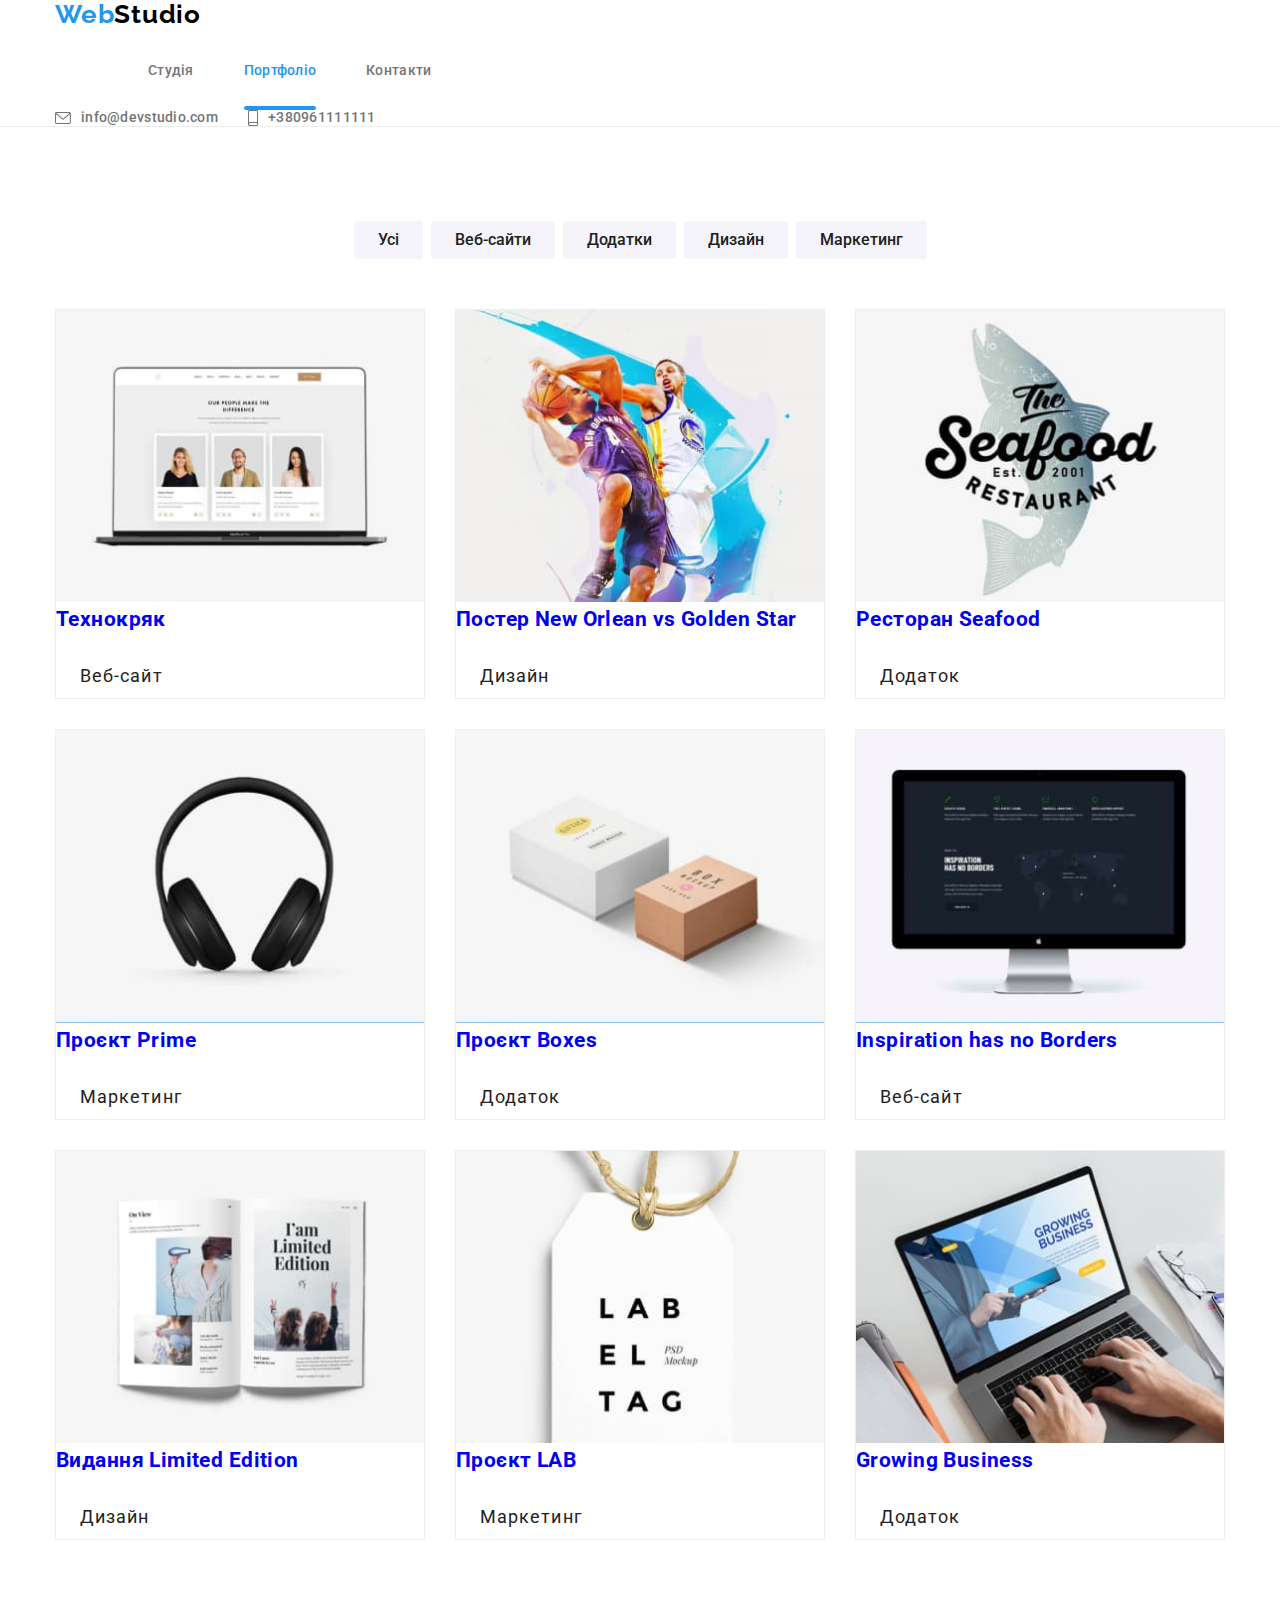
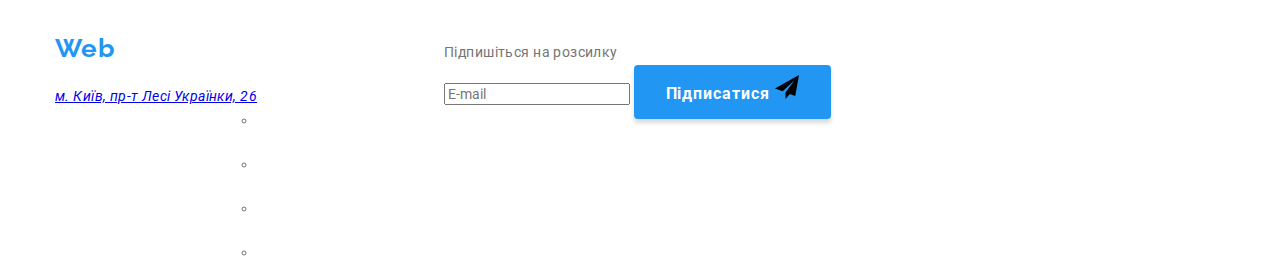
==== portfolio.html @ 1f863950 "4" ====
<!DOCTYPE html>
<html lang="uk">

<head>
  <meta charset="UTF-8" />
  <meta http-equiv="X-UA-Compatible" content="IE=edge" />
  <meta name="viewport" content="width=device-width, initial-scale=1.0" />
  <title>Portfolio</title>
  <link rel="preconnect" href="https://fonts.googleapis.com" />
  <link rel="preconnect" href="https://fonts.gstatic.com" crossorigin />
  <link rel="stylesheet"
    href="https://cdnjs.cloudflare.com/ajax/libs/modern-normalize/1.0.0/modern-normalize.min.css" />
  <link href="https://fonts.googleapis.com/css2?family=Raleway:wght@700&family=Roboto:wght@400;500;700;900&display=swap"
    rel="stylesheet" />
  <link rel="stylesheet" href="./css/main.min.css" />
</head>

<body class="page">
  <!-- Шапка сайта -->
  <header class="header">
    <div class="header__container header-nav">
      <a href="#" class="header__logo">
        <span class="header__web">Web</span>Studio
      </a>
      <nav>
        <ul class="header__site-nav">
          <li class="header__item">
            <a href="#" class="header__link">Студія</a>
          </li>
          <li class="header__item">
            <a href="./portfolio.html" class="header__link current">Портфоліо</a>
          </li>
          <li class="header__item">
            <a href="#" class="header__link">Контакти</a>
          </li>
        </ul>
      </nav>
      <ul class="header__auth-nav">
        <li class="header__item">
          <a href="mailto:info@devstudio.com" class="header__auth-link">
            <svg class="header__email-icon" width="16" height="12">
              <use href="./images/icons.svg#icon-envelope"></use>
            </svg>
            info@devstudio.com
          </a>
        </li>
        <li class="header__item">
          <a href="tel:+380961111111" class="header__auth-link">
            <svg class="header__phone-icon" width="10" height="16">
              <use href="./images/icons.svg#icon-smartphone"></use>
            </svg>
            +380961111111
          </a>
        </li>
      </ul>
    </div>
  </header>

  <!--Маин-->
  <main>
    <div class="filter container">
      <section class="filter__section">
        <h1 class="visually-hidden">Контент Портфоліо</h1>
        <ul class="filter__features">
          <li class="filter__list">
            <button class="filter__button" type="button">Усі</button>
          </li>
          <li class="filter__list">
            <button class="filter__button" type="button">Веб-сайти</button>
          </li>
          <li class="filter__list">
            <button class="filter__button" type="button">Додатки</button>
          </li>
          <li class="filter__list">
            <button class="filter__button" type="button">Дизайн</button>
          </li>
          <li class="filter__list">
            <button class="filter__button" type="button">Маркетинг</button>
          </li>
        </ul>
        <ul class="desk">
          <li class="desk__items">
            <a href="#" class="desk__link">
              <div class="desk__window">
                <img src="./images/port1.jpg" alt="notebook_with_people" width="370" height="294" />
                <div class="desk__active">
                  <span class="desk__text">
                    Ресурс пропонує комплексні пропозиції з різним рівнем
                    функціоналу та сервісів. Все це дозволить відвідувачу
                    отримати вичерпні відомості про компанію чи приватну
                    особу.
                  </span>
                </div>
              </div>

              <h2 class="desk__name">Технокряк</h2>
              <p class="desk__title">Веб-сайт</p>
            </a>
          </li>
          <li class="desk__items">
            <a href="#" class="desk__link">
              <div class="desk__window">
                <img src="./images/port2.jpg" alt="basketball" width="370" height="294" />
                <div class="desk__active">
                  <span class="desk__text">
                    Ресурс пропонує комплексні пропозиції з різним рівнем
                    функціоналу та сервісів. Все це дозволить відвідувачу
                    отримати вичерпні відомості про компанію чи приватну
                    особу.
                  </span>
                </div>
              </div>

              <h2 class="desk__name">Постер New Orlean vs Golden Star</h2>
              <p class="desk__title">Дизайн</p>
            </a>
          </li>
          <li class="desk__items">
            <a href="#" class="desk__link">
              <div class="desk__window">
                <img src="./images/port3.jpg" alt="letters" width="370" height="294" />
                <div class="desk__active">
                  <span class="desk__text">
                    Ресурс пропонує комплексні пропозиції з різним рівнем
                    функціоналу та сервісів. Все це дозволить відвідувачу
                    отримати вичерпні відомості про компанію чи приватну
                    особу.
                  </span>
                </div>
              </div>

              <h2 class="desk__name">Ресторан Seafood</h2>
              <p class="desk__title">Додаток</p>
            </a>
          </li>
          <li class="desk__items">
            <a href="#" class="desk__link">
              <div class="desk__window">
                <img src="./images/port4.jpg" alt="headphoners" width="370" height="294" />
                <div class="desk__active">
                  <span class="desk__text">
                    Ресурс пропонує комплексні пропозиції з різним рівнем
                    функціоналу та сервісів. Все це дозволить відвідувачу
                    отримати вичерпні відомості про компанію чи приватну
                    особу.
                  </span>
                </div>
              </div>

              <h2 class="desk__name">Проєкт Prime</h2>
              <p class="desk__title">Маркетинг</p>
            </a>
          </li>
          <li class="desk__items">
            <a href="#" class="desk__link">
              <div class="desk__window">
                <img src="./images/port5.jpg" alt="notebook_with_people" width="370" height="294" />
                <div class="desk__active">
                  <span class="desk__text">
                    Ресурс пропонує комплексні пропозиції з різним рівнем
                    функціоналу та сервісів. Все це дозволить відвідувачу
                    отримати вичерпні відомості про компанію чи приватну
                    особу.
                  </span>
                </div>
              </div>

              <h2 class="desk__name">Проєкт Boxes</h2>
              <p class="desk__title">Додаток</p>
            </a>
          </li>
          <li class="desk__items">
            <a href="#" class="desk__link">
              <div class="desk__window">
                <img src="./images/port6.jpg" alt="notebook_with_people" width="370" height="294" />
                <div class="desk__active">
                  <span class="desk__text">
                    Ресурс пропонує комплексні пропозиції з різним рівнем
                    функціоналу та сервісів. Все це дозволить відвідувачу
                    отримати вичерпні відомості про компанію чи приватну
                    особу.
                  </span>
                </div>
              </div>

              <h2 class="desk__name">Inspiration has no Borders</h2>
              <p class="desk__title">Веб-сайт</p>
            </a>
          </li>
          <li class="desk__items">
            <a href="#" class="desk__link">
              <div class="desk__window">
                <img src="./images/port7.jpg" alt="notebook_with_people" width="370" height="294" />
                <div class="desk__active">
                  <span class="desk__text">
                    Ресурс пропонує комплексні пропозиції з різним рівнем
                    функціоналу та сервісів. Все це дозволить відвідувачу
                    отримати вичерпні відомості про компанію чи приватну
                    особу.
                  </span>
                </div>
              </div>

              <h2 class="desk__name">Видання Limited Edition</h2>
              <p class="desk__title">Дизайн</p>
            </a>
          </li>
          <li class="desk__items">
            <a href="#" class="desk__link">
              <div class="desk__window">
                <img src="./images/port8.jpg" alt="notebook_with_people" width="370" height="294" />
                <div class="desk__active">
                  <span class="desk__text">
                    Ресурс пропонує комплексні пропозиції з різним рівнем
                    функціоналу та сервісів. Все це дозволить відвідувачу
                    отримати вичерпні відомості про компанію чи приватну
                    особу.
                  </span>
                </div>
              </div>

              <h2 class="desk__name">Проєкт LAB</h2>
              <p class="desk__title">Маркетинг</p>
            </a>
          </li>
          <li class="desk__items">
            <a href="#" class="desk__link">
              <div class="desk__window">
                <img src="./images/port9.jpg" alt="notebook_with_people" width="370" height="294" />
                <div class="desk__active">
                  <span class="desk__text">
                    Ресурс пропонує комплексні пропозиції з різним рівнем
                    функціоналу та сервісів. Все це дозволить відвідувачу
                    отримати вичерпні відомості про компанію чи приватну
                    особу.
                  </span>
                </div>
              </div>

              <h2 class="desk__name">Growing Business</h2>
              <p class="desk__title">Додаток</p>
            </a>
          </li>
        </ul>
      </section>
    </div>
  </main>
  <!-- Футер -->
  <footer class="footer">
    <div class="footer__container container">
      <ul class="footer__box">
        <li>
          <a href="#" class="footer__logo">
            <span class="footer__logo-web">Web</span>Studio</a>
          <address class="footer__address">
            <ul class="footer__nav">
              <li class="footer__list">
                <a href="https://goo.gl/maps/CPtrU1FHBa2aNyZL9" target="_blank" rel="noopener noreferrer nofollow"
                  class="footer__link--adress">м. Київ, пр-т Лесі Українки, 26</a>
              </li>
              <li class="footer__list">
                <a href="mailto:info@devstudio.com" class="footer__link">info@devstudio.com</a>
              </li>
              <li class="footer__list">
                <a href="tel:+380961111111" class="footer__link">+380961111111</a>
              </li>
            </ul>
          </address>
        </li>
        <li>
          <h2 class="footer__title">Приєднуйтесь</h2>
          <ul class="footer__socials">
            <li class="footer__content">
              <a href="#" class="footer__links">
                <span class="footer__img">
                  <svg class="footer__icon" width="20" height="20">
                    <use href="./images/icons.svg#icon-instagram1"></use>
                  </svg>
                </span>
              </a>
            </li>
            <li class="footer__content">
              <a href="#" class="footer__links">
                <span class="footer__img">
                  <svg class="footer__icon" width="20" height="20">
                    <use href="./images/icons.svg#icon-twitter1"></use>
                  </svg>
                </span>
              </a>
            </li>
            <li class="footer__content">
              <a href="#" class="footer__links">
                <span class="footer__img">
                  <svg class="footer__icon" width="20" height="20">
                    <use href="./images/icons.svg#icon-facebook1"></use>
                  </svg>
                </span>
              </a>
            </li>
            <li class="footer__content">
              <a href="#" class="footer__links">
                <span class="footer__img">
                  <svg class="footer__icon" width="20" height="20">
                    <use href="./images/icons.svg#icon-insta"></use>
                  </svg>
                </span>
              </a>
            </li>
          </ul>
        </li>
        <li class="telegram footer__input">
          <div>
            <label class="telegram__label" for="telegram__post">Підпишіться на розсилку</label>
            <div class="telegram__post">
              <input class="telegram__input" id="telegram__post" type="email" name="telegram__post" required
                placeholder="E-mail" />
              <button class="primary-button telegram__button" type="submit" data-modal-open>
                Підписатися
                <svg class="telegram__icon" width="24" height="24">
                  <use href="./images/icons.svg#icon-telegram"></use>
                </svg>
              </button>
            </div>
          </div>
        </li>
      </ul>
    </div>
  </footer>
</body>

</html>
---- css/main.min.css ----
:root{--primary-text-color: #212121;--title-text-color: #757575;--accent-color: #2196f3;--primary-white-color: #fff;--black-text-color: #000;--button-color: #f5f4fa;--background-style-color: #2f303a;--button-active-color: #188ce8;--button-solid-color: #eeeeee;--bottom-line: #ececec;--overlay-color: #c4c4c4;--socials-color: #afb1b8}body{color:var(--title-text-color);font-family:"Roboto",sans-serif;font-size:14px;line-height:1.71;letter-spacing:.03em}img{display:block;max-width:100%;height:auto}h1,h2,h3,h4,h5,h6,p,ul{padding:0;margin:0}.container{max-width:1200px;margin:0 auto;padding-left:15px;padding-right:15px}.section{color:var(--primary-text-color);padding-top:94px;padding-bottom:94px}.primary-button{align-items:center;color:var(--primary-white-color);background-color:var(--accent-color);border:0;box-shadow:0px 4px 4px rgba(0,0,0,.15);border-radius:4px;font-family:inherit;font-weight:700;font-size:16px;line-height:1.875;letter-spacing:.06em;text-align:center;cursor:pointer;padding:10px 32px}.primary-button:hover{color:var(--primary-white-color);background:var(--button-active-color);box-shadow:0px 4px 4px rgba(0,0,0,.5);border-radius:4px}.primary-button:active{color:var(--primary-white-color);background:var(--button-active-color);box-shadow:0px 4px 4px rgba(0,0,0,.5);border-radius:4px}.visually-hidden{position:absolute;white-space:nowrap;width:1px;height:1px;overflow:hidden;border:0;padding:0;clip:rect(0 0 0 0);-webkit-clip-path:inset(50%);clip-path:inset(50%);margin:-1px}.checkbox{display:flex;align-items:center;justify-content:center;margin-top:20px}.checkbox__label{position:relative;display:flex;align-items:center;justify-content:center}.checkbox__label a{color:var(--accent-color)}.checkbox__input{-webkit-appearance:none;-moz-appearance:none;appearance:none}.checkbox__input:checked+.checkbox__icons{background-color:var(--accent-color);border-radius:2px;border:2px solid var(--accent-color);fill:var(--accent-color);opacity:1}.checkbox__icon{position:absolute;left:0;top:0}.checkbox__icon-accept{position:absolute;top:1px;left:1px;width:11px;height:8px;fill:var(--primary-white-color);opacity:1}.checkbox__icons{display:inline-block;position:relative;height:15px;width:16px;top:0;left:0;margin-right:9px;background-color:var(--primary-white-color);border:2px solid var(--black-text-color);border-radius:2px;transition:border-color var(--accent-color),background-color var(--accent-color),fill var(--accent-color);cursor:pointer}.clients__box{display:flex;list-style:none;align-items:center;justify-content:center;gap:30px}.clients__links .clients__img:hover,.clients__links .clients__img:active{fill:var(--accent-color)}.clients__box .clients__team:hover,.clients__box .clients__team:active{border:1px solid var(--accent-color)}.clients__team{width:170px;height:92px;border:1px solid var(--socials-color);border-radius:4px;transition:border 250ms cubic-bezier(0.4, 0, 0.2, 1)}.clients__img{display:flex;fill:var(--socials-color);transition:fill 250ms cubic-bezier(0.4, 0, 0.2, 1)}.clients__icon{background-size:contain;margin:16px 32px}.clients__title{padding-bottom:50px;text-align:center;color:var(--primary-text-color);font-size:36px;line-height:1.17;letter-spacing:.03em}.desk{display:flex;flex-wrap:wrap;gap:30px;list-style:none}.desk__items{position:relative;max-width:370px;border:1px solid var(--button-solid-color);transition:ease-in-out .4s;overflow:hidden}.desk__items :hover .desk__active{transform:translateY(0);z-index:1}.desk__items:hover{box-shadow:0px 3px 1px rgba(0,0,0,.1),0px 1px 2px rgba(0,0,0,.08),0px 2px 2px rgba(0,0,0,.12)}.desk__link{text-decoration:none;position:relative;z-index:2}.desk__link img{overflow:hidden;z-index:1}.desk__window{position:relative;overflow:hidden}.desk__active{position:absolute;top:0;left:0;width:100%;height:100%;transform:translateY(100%);background-color:rgba(33,150,243,.9);transition:transform 250ms cubic-bezier(0.4, 0, 0.2, 1);padding:63px 24px}.desk__active-text{color:var(--primary-white-color);font-weight:400;font-size:18px;line-height:1.555}.desk__title{margin:20px 24px 4px 24px;color:var(--primary-text-color);font-size:18px;line-height:2;letter-spacing:.06em}.desk__text{margin:0 24px 20px 24px;color:var(--title-text-color);font-size:16px;line-height:1.88}.features__title{padding-bottom:50px;text-align:center;color:var(--primary-text-color);font-size:36px;line-height:1.17;letter-spacing:.03em}.features__list{display:flex;list-style:none;position:relative}.features__img+.features__img{margin-left:30px}.features__info{position:absolute;background:rgba(47,48,58,.8);bottom:0px;width:370px;height:70px}.features__text{font-weight:700;font-size:14px;line-height:1.14;text-align:center;text-transform:uppercase;color:var(--primary-white-color);margin:27px 0}.filter__section{padding-top:94px;padding-bottom:94px;list-style:none}.filter__features{display:flex;justify-content:center;margin:0 0 50px 0;list-style:none}.filter__button{padding:6px 22px;height:38px;width:auto;color:var(--primary-text-color);background-color:var(--button-color);border:0;border-radius:4px;font-weight:500;font-size:16px;line-height:1.63;font-family:inherit;cursor:pointer;transition:background-color 250ms cubic-bezier(0.4, 0, 0.2, 1)}.filter__button:first-child{padding:6px 24px}.filter__button:hover{color:var(--primary-white-color);background-color:var(--accent-color);box-shadow:0px 3px 1px rgba(0,0,0,.1),0px 1px 2px rgba(0,0,0,.08),0px 2px 2px rgba(0,0,0,.12)}.filter__button:active{color:var(--primary-white-color);background-color:var(--accent-color)}.filter__list+.filter__list{padding-left:8px}.footer__page{padding:65px 0;background-color:var(--background-style-color)}.footer__box{display:flex;align-items:baseline;list-style:none}.footer__logo{color:var(--primary-white-color);font-family:"Raleway";font-weight:700;font-size:26px;line-height:1.14;letter-spacing:.03em;text-decoration:none}.footer__logo:hover{color:var(--primary-white-color);text-decoration:none}.footer__logo-web{color:var(--accent-color)}.footer__address{padding-top:20px}.footer__nav{display:inline-block;list-style:none}.footer__link{color:rgba(255,255,255,.6);font-weight:400;letter-spacing:.02em;text-decoration:none;font-style:normal;transition:color 250ms cubic-bezier(0.4, 0, 0.2, 1)}.footer__link:hover,.footer__link:active{color:var(--accent-color)}.footer__link-adress{color:var(--primary-white-color);text-decoration:none;font-style:normal}.footer__list:not(:last-child){margin-bottom:9px}.footer__title{margin-left:70px;margin-bottom:20px;font-weight:700;font-size:14px;line-height:1.14;text-transform:uppercase;color:var(--primary-white-color)}.footer__socials-box{display:flex;list-style:none;justify-content:center;margin-left:70px}.footer__img{display:block;width:44px;height:44px;margin-right:10px;background-color:rgba(255,255,255,.1);fill:var(--primary-white-color);border-radius:50%;transition:background-color 250ms cubic-bezier(0.4, 0, 0.2, 1)}.footer__img:hover,.footer__img:active{background-color:var(--accent-color);fill:var(--primary-white-color);border-radius:50%}.footer__icon{background-size:cover;margin:12px}.footer__box-input{margin-left:93px;display:flex}.footer__label{font-weight:700;font-size:14px;line-height:1.14;text-transform:uppercase;color:var(--primary-white-color);margin-bottom:20px}.footer__mailing-list{display:flex;align-items:center;justify-content:center;align-items:flex-end}.footer__input-mailing-list{margin-top:20px;box-sizing:border-box;width:358px;height:50px;padding:15px 16px;outline:none;transition:border-color 250ms cubic-bezier(0.4, 0, 0.2, 1);border:1px solid rgba(255,255,255,.3);filter:drop-shadow(0px 4px 4px rgba(0, 0, 0, 0.15));border-radius:4px;background-color:var(--background-style-color);color:var(--primary-white-color)}.footer__input-mailing-list::-moz-placeholder{color:rgba(255,255,255,.6)}.footer__input-mailing-list:-ms-input-placeholder{color:rgba(255,255,255,.6)}.footer__input-mailing-list::placeholder{color:rgba(255,255,255,.6)}.footer__button{display:flex;width:200px;height:50px;transition:box-shadow 250ms cubic-bezier(0.4, 0, 0.2, 1);margin-left:12px}.footer__mail-icon{fill:var(--primary-white-color);margin-left:10px}.form__input-list{margin:10px 0}.form__label{display:block;font-size:12px;line-height:1.17;letter-spacing:.01em;margin-bottom:4px}.form__wrapper{position:relative}.form__input{width:100%;padding:11px 12px 11px 32px;border:1px solid rgba(33,33,33,.2);border-radius:4px;outline:none;transition:border-color 250ms cubic-bezier(0.4, 0, 0.2, 1)}.form__input:focus{border-color:var(--accent-color)}.form__wrapper:focus-within .form__icon{fill:var(--accent-color)}.form__icon{position:absolute;top:50%;left:12px;color:var(--primary-text-color);transform:translateY(-50%);fill:currentColor;transition:fill 250ms cubic-bezier(0.4, 0, 0.2, 1)}.form__textarea{padding:12px 16px;width:100%;height:120px;resize:none;font-size:12px;line-height:1.17;letter-spacing:.01em;color:var(--black-text-color);border:1px solid rgba(33,33,33,.2);border-radius:4px;outline:none;display:block;max-width:100%;transition:border-color 250ms cubic-bezier(0.4, 0, 0.2, 1)}.form__textarea::-moz-placeholder{color:rgba(117,117,117,.5)}.form__textarea:-ms-input-placeholder{color:rgba(117,117,117,.5)}.form__textarea::placeholder{color:rgba(117,117,117,.5)}.form__textarea:focus{border-color:var(--accent-color)}.form__button{position:relative;margin:0 auto;top:50%;left:50%;transform:translateX(-50%);margin-top:30px;transition:box-shadow 250ms cubic-bezier(0.4, 0, 0.2, 1)}.header__container{max-width:1200px;margin:0 auto;padding-left:15px;padding-right:15px}.header__logo{color:var(--black-text-color);font-family:"Raleway";font-weight:700;font-size:26px;line-height:1.14;letter-spacing:.03em;text-decoration:none}.header__logo:hover{color:var(--accent-color);text-decoration:none}.header__web{color:var(--accent-color)}.header{border-bottom:1px solid var(--bottom-line)}.main__nav{display:flex;align-items:center}.header__site-nav{position:relative;display:flex;margin-left:93px;color:var(--primary-text-color);color:inherit;font-weight:500;font-size:14px;line-height:1.14;letter-spacing:.02em}.header__site-nav{list-style:none}.header__link{position:relative;display:block;padding-top:32px;padding-bottom:31px;transition:color 250ms cubic-bezier(0.4, 0, 0.2, 1);text-decoration:none;color:inherit}.header__link:hover::after,.header__link:focus::after{opacity:1}.header__link.current::after{opacity:1}.header__site-nav .header__item:not(:last-child){margin-right:50px}.header__auth-nav .header__item:not(:last-child){margin-right:30px}.header__link::after{position:absolute;bottom:0;display:block;width:100%;height:4px;border-radius:4px;background-color:var(--accent-color);content:"";opacity:0;transition:opacity 250ms cubic-bezier(0.4, 0, 0.2, 1)}.header__link:hover,.header__link:focus{position:relative;color:var(--accent-color)}.header__link.current{color:var(--accent-color)}.header__auth-nav{display:flex;margin-left:auto;color:var(--title-text-color);font-weight:500;font-size:14px;line-height:1.14;letter-spacing:.02em;height:16px;align-items:center;transition:color 250ms cubic-bezier(0.4, 0, 0.2, 1);list-style:none}.header__auth-link{position:relative;display:flex;padding-top:32px;padding-bottom:31px;transition:color 250ms cubic-bezier(0.4, 0, 0.2, 1);text-decoration:none;color:inherit;gap:10px;align-items:center}.header__auth-link:hover,.header__auth-link:focus{color:var(--accent-color);fill:var(--accent-color)}.header__auth-link:hover .header__email-icon,.header__auth-link:focus .header__email-icon{fill:var(--accent-color)}.header__auth-link:hover .header__phone-icon,.header__auth-link:focus .header__phone-icon{fill:var(--accent-color)}.header__email-icon{width:16px;height:12px;fill:var(--title-text-color);transition:fill 250ms cubic-bezier(0.4, 0, 0.2, 1)}.header__phone-icon{fill:var(--title-text-color);background-size:auto;align-items:center;transition:fill 250ms cubic-bezier(0.4, 0, 0.2, 1)}.hero__title{margin:0 auto 30px;max-width:696px;color:var(--primary-white-color);text-transform:uppercase;font-weight:900;font-size:44px;line-height:1.36;letter-spacing:.06em}.hero__section{max-width:1600px;margin:0 auto;padding-bottom:94px;background-color:var(--overlay-color);background-image:linear-gradient(to right, rgba(47, 48, 58, 0.4), rgba(47, 48, 58, 0.4)),url(../images/header.jpg);background-repeat:no-repeat;background-size:cover;background-position:center;text-align:center;padding:200px 0}.team__section{background-color:var(--button-color)}.team__title{padding-top:94px;padding-bottom:50px;text-align:center;color:var(--primary-text-color);font-size:36px;line-height:1.17;letter-spacing:.03em}.backdrop{position:fixed;top:0;left:0;width:100%;height:100%;z-index:1;background-color:rgba(0,0,0,.2);transition:opacity 250ms cubic-bezier(0.4, 0, 0.2, 1),visibility 250ms cubic-bezier(0.4, 0, 0.2, 1)}.is-hidden{opacity:0;visibility:hidden;pointer-events:none;overflow:hidden}.backdrop.is-hidden .modal{transform:translate(-50%, -50%) scale(1.3)}.modal{position:relative;top:50%;left:50%;transform:translate(-50%, -50%) scale(1);width:528px;height:581px;background-color:var(--primary-white-color);transition:transform 250ms cubic-bezier(0.4, 0, 0.2, 1);padding:40px}.modal__close-button{position:absolute;top:8px;right:8px;width:30px;height:30px;align-items:center;justify-content:center;background:none;cursor:pointer;border:1px solid rgba(0,0,0,.1);border-radius:50%}.modal__img{top:10px;right:10px;width:30px;height:30px;border:var(--black-text-color);fill:var(--black-text-color);border-radius:50%}.modal__text{color:var(--primary-text-color);font-weight:700;font-size:20px;line-height:1.15;text-align:center}.tagline__section{padding-top:94px;list-style:none}.tagline__list{display:flex;list-style:none}.tagline__contant+.tagline__contant{margin-left:30px}.tagline__img{display:block;background-color:var(--button-color);margin-bottom:30px}.tagline__icon{height:70px;width:70px;margin:25px 100px;background-size:cover}.tagline__title{color:var(--primary-text-color);margin-bottom:10px;font-size:14px;line-height:1.14;letter-spacing:.03em;text-transform:uppercase}.team__list{padding-bottom:94px;display:flex;list-style:none}.team__photo{width:270px;height:428px;background-color:var(--primary-white-color);box-shadow:0px 1px 3px rgba(0,0,0,.12),0px 1px 1px rgba(0,0,0,.14),0px 2px 1px rgba(0,0,0,.2);border-radius:0px 0px 4px 4px;transition:ease-in-out .3s}.team__photo:hover{box-shadow:5px 5px 3px rgba(0,0,0,.12),0px 1px 1px rgba(0,0,0,.14),0px 2px 1px rgba(0,0,0,.2)}.team__photo+.team__photo{margin-left:30px}.team__tagline{text-align:center;margin:30px 0 10px 0;color:var(--black-text-color);font-size:16px;line-height:1.19}.team__text{text-align:center;margin-bottom:16px;font-size:16px;line-height:1.19}.team__box{display:flex;list-style:none;align-items:center;justify-content:center;transition:background-color 250ms cubic-bezier(0.4, 0, 0.2, 1)}.team__links{border-radius:50%;transition:background-color 250ms cubic-bezier(0.4, 0, 0.2, 1)}.team__icon{background-size:cover;margin:12px;transition:background-color 250ms cubic-bezier(0.4, 0, 0.2, 1)}.team__img{display:block;width:44px;height:44px;fill:var(--socials-color);margin-left:10px;transition:background-color 250ms cubic-bezier(0.4, 0, 0.2, 1);border-radius:50%}.team__links .team__img:hover,.team__links .team__img:active{background-color:var(--accent-color);fill:var(--primary-white-color);border-radius:50%;transition:background-color 250ms cubic-bezier(0.4, 0, 0.2, 1)}/*# sourceMappingURL=main.min.css.map */
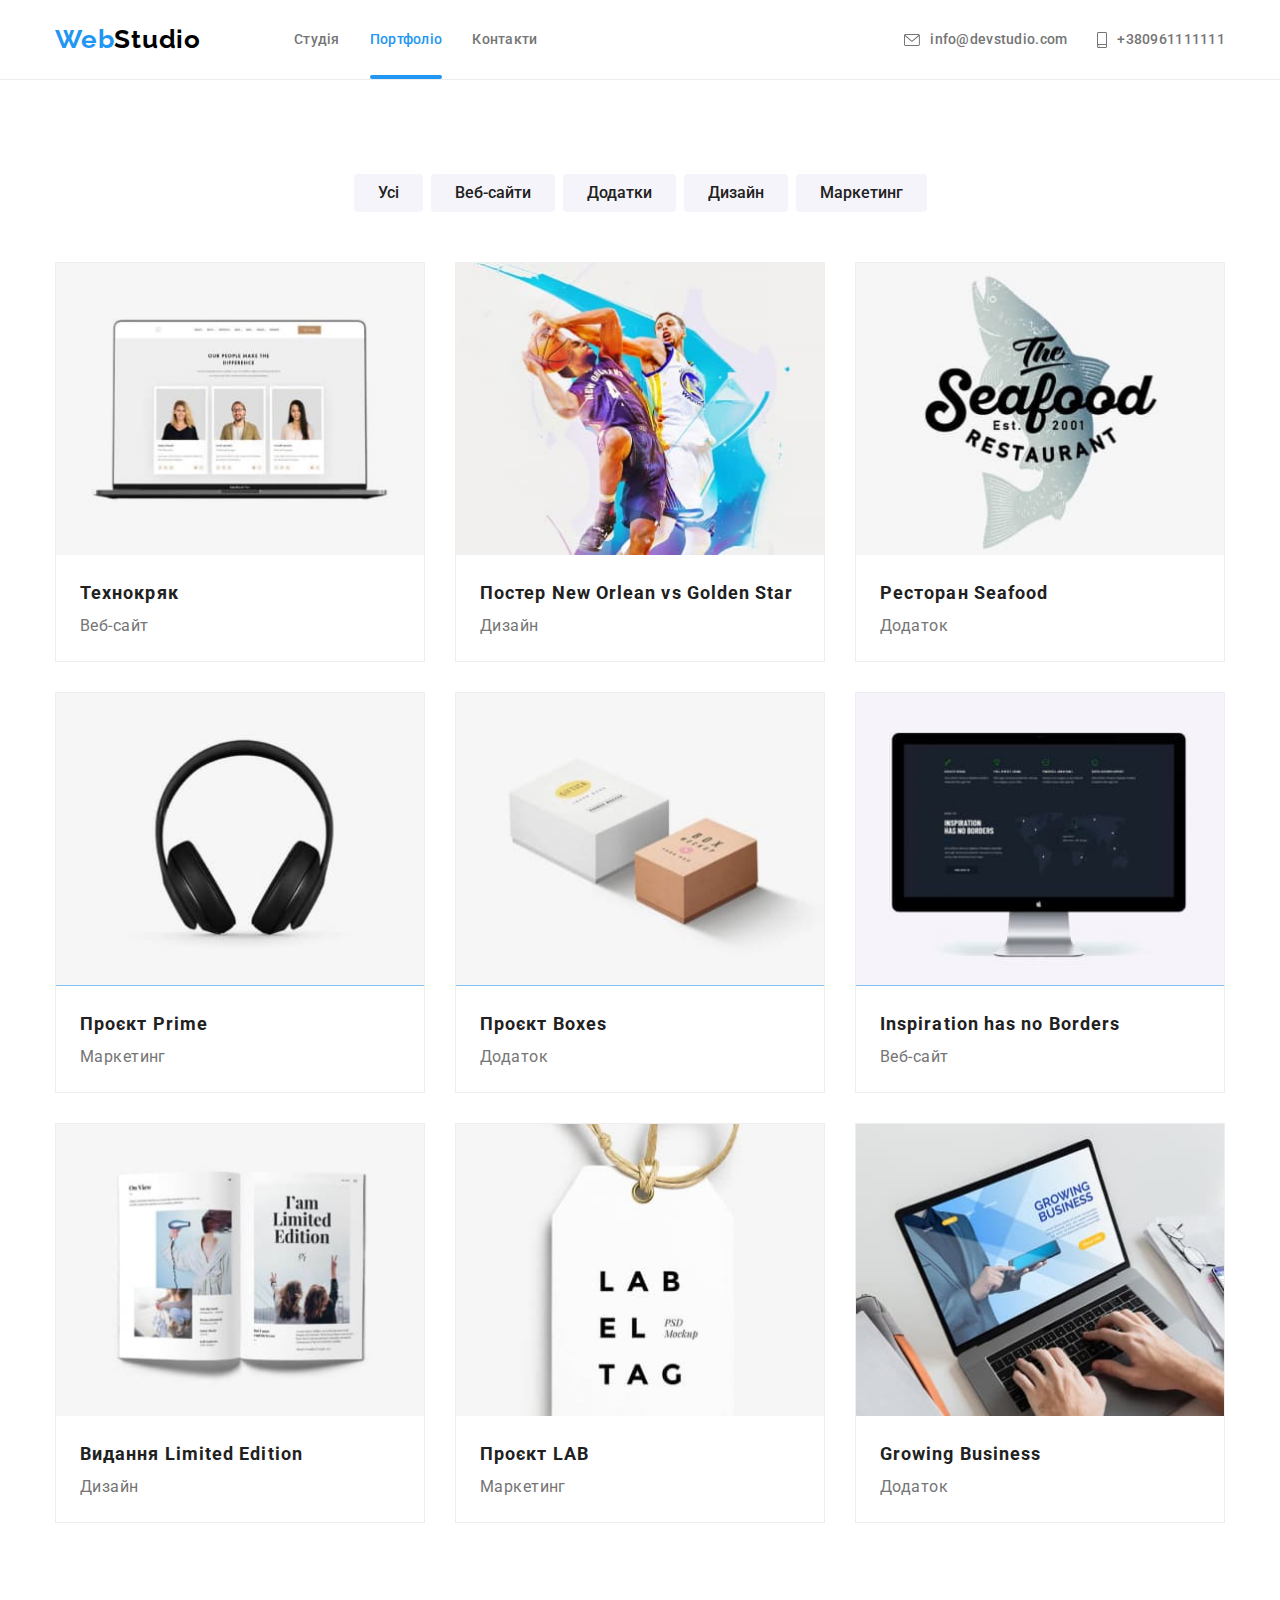
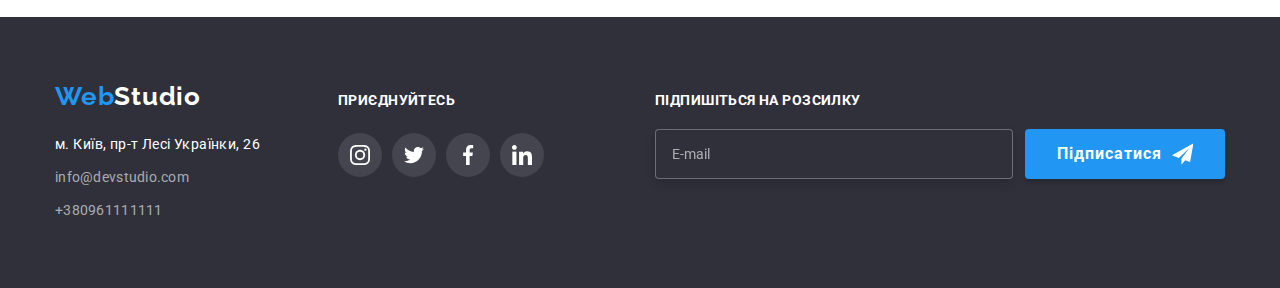
==== commit e12e037e: "7" ====
--- a/portfolio.html
+++ b/portfolio.html
@@ -25,7 +25,7 @@
       <nav>
         <ul class="header__site-nav">
           <li class="header__item">
-            <a href="#" class="header__link">Студія</a>
+            <a href="./index.html" class="header__link">Студія</a>
           </li>
           <li class="header__item">
             <a href="./portfolio.html" class="header__link current">Портфоліо</a>
@@ -92,9 +92,10 @@
                   </span>
                 </div>
               </div>
-
-              <h2 class="desk__name">Технокряк</h2>
-              <p class="desk__title">Веб-сайт</p>
+              <div class="desk__description">
+                <h2 class="desk__name">Технокряк</h2>
+                <p class="desk__title">Веб-сайт</p>
+              </div>
             </a>
           </li>
           <li class="desk__items">
@@ -110,9 +111,10 @@
                   </span>
                 </div>
               </div>
-
-              <h2 class="desk__name">Постер New Orlean vs Golden Star</h2>
-              <p class="desk__title">Дизайн</p>
+              <div class="desk__description">
+                <h2 class="desk__name">Постер New Orlean vs Golden Star</h2>
+                <p class="desk__title">Дизайн</p>
+              </div>
             </a>
           </li>
           <li class="desk__items">
@@ -128,9 +130,10 @@
                   </span>
                 </div>
               </div>
-
-              <h2 class="desk__name">Ресторан Seafood</h2>
-              <p class="desk__title">Додаток</p>
+              <div class="desk__description">
+                <h2 class="desk__name">Ресторан Seafood</h2>
+                <p class="desk__title">Додаток</p>
+              </div>
             </a>
           </li>
           <li class="desk__items">
@@ -146,9 +149,10 @@
                   </span>
                 </div>
               </div>
-
-              <h2 class="desk__name">Проєкт Prime</h2>
-              <p class="desk__title">Маркетинг</p>
+              <div class="desk__description">
+                <h2 class="desk__name">Проєкт Prime</h2>
+                <p class="desk__title">Маркетинг</p>
+              </div>
             </a>
           </li>
           <li class="desk__items">
@@ -164,9 +168,10 @@
                   </span>
                 </div>
               </div>
-
-              <h2 class="desk__name">Проєкт Boxes</h2>
-              <p class="desk__title">Додаток</p>
+              <div class="desk__description">
+                <h2 class="desk__name">Проєкт Boxes</h2>
+                <p class="desk__title">Додаток</p>
+              </div>
             </a>
           </li>
           <li class="desk__items">
@@ -182,9 +187,10 @@
                   </span>
                 </div>
               </div>
-
-              <h2 class="desk__name">Inspiration has no Borders</h2>
-              <p class="desk__title">Веб-сайт</p>
+              <div class="desk__description">
+                <h2 class="desk__name">Inspiration has no Borders</h2>
+                <p class="desk__title">Веб-сайт</p>
+              </div>
             </a>
           </li>
           <li class="desk__items">
@@ -200,9 +206,10 @@
                   </span>
                 </div>
               </div>
-
-              <h2 class="desk__name">Видання Limited Edition</h2>
-              <p class="desk__title">Дизайн</p>
+              <div class="desk__description">
+                <h2 class="desk__name">Видання Limited Edition</h2>
+                <p class="desk__title">Дизайн</p>
+              </div>
             </a>
           </li>
           <li class="desk__items">
@@ -218,9 +225,11 @@
                   </span>
                 </div>
               </div>
-
-              <h2 class="desk__name">Проєкт LAB</h2>
-              <p class="desk__title">Маркетинг</p>
+              <div class="desk__description">
+                <h2 class="desk__name">Проєкт LAB</h2>
+                <p class="desk__title">Маркетинг</p>
+              </div>
+
             </a>
           </li>
           <li class="desk__items">
@@ -236,9 +245,11 @@
                   </span>
                 </div>
               </div>
-
-              <h2 class="desk__name">Growing Business</h2>
-              <p class="desk__title">Додаток</p>
+              <div class="desk__description">
+                <h2 class="desk__name">Growing Business</h2>
+                <p class="desk__title">Додаток</p>
+              </div>
+
             </a>
           </li>
         </ul>
@@ -248,10 +259,10 @@
   <!-- Футер -->
   <footer class="footer">
     <div class="footer__container container">
-      <ul class="footer__box">
-        <li>
-          <a href="#" class="footer__logo">
-            <span class="footer__logo-web">Web</span>Studio</a>
+      <div class="footer__box">
+        <div>
+          <a href="" class="footer__logo">
+            <span class="footer__web">Web</span>Studio</a>
           <address class="footer__address">
             <ul class="footer__nav">
               <li class="footer__list">
@@ -266,9 +277,9 @@
               </li>
             </ul>
           </address>
-        </li>
-        <li>
-          <h2 class="footer__title">Приєднуйтесь</h2>
+        </div>
+        <div class="footer__join">
+          <strong class="footer__title">Приєднуйтесь</strong>
           <ul class="footer__socials">
             <li class="footer__content">
               <a href="#" class="footer__links">
@@ -307,10 +318,10 @@
               </a>
             </li>
           </ul>
-        </li>
-        <li class="telegram footer__input">
+        </div>
+        <div class="telegram footer__input">
           <div>
-            <label class="telegram__label" for="telegram__post">Підпишіться на розсилку</label>
+            <p class="telegram__label" for="telegram__post">Підпишіться на розсилку</p>
             <div class="telegram__post">
               <input class="telegram__input" id="telegram__post" type="email" name="telegram__post" required
                 placeholder="E-mail" />
@@ -322,8 +333,8 @@
               </button>
             </div>
           </div>
-        </li>
-      </ul>
+        </div>
+      </div>
     </div>
   </footer>
 </body>
--- a/css/main.min.css
+++ b/css/main.min.css
@@ -1 +1 @@
-:root{--primary-text-color: #212121;--title-text-color: #757575;--accent-color: #2196f3;--primary-white-color: #fff;--black-text-color: #000;--button-color: #f5f4fa;--background-style-color: #2f303a;--button-active-color: #188ce8;--button-solid-color: #eeeeee;--bottom-line: #ececec;--overlay-color: #c4c4c4;--socials-color: #afb1b8}body{color:var(--title-text-color);font-family:"Roboto",sans-serif;font-size:14px;line-height:1.71;letter-spacing:.03em}img{display:block;max-width:100%;height:auto}h1,h2,h3,h4,h5,h6,p,ul{padding:0;margin:0}.container{max-width:1200px;margin:0 auto;padding-left:15px;padding-right:15px}.section{color:var(--primary-text-color);padding-top:94px;padding-bottom:94px}.primary-button{align-items:center;color:var(--primary-white-color);background-color:var(--accent-color);border:0;box-shadow:0px 4px 4px rgba(0,0,0,.15);border-radius:4px;font-family:inherit;font-weight:700;font-size:16px;line-height:1.875;letter-spacing:.06em;text-align:center;cursor:pointer;padding:10px 32px}.primary-button:hover{color:var(--primary-white-color);background:var(--button-active-color);box-shadow:0px 4px 4px rgba(0,0,0,.5);border-radius:4px}.primary-button:active{color:var(--primary-white-color);background:var(--button-active-color);box-shadow:0px 4px 4px rgba(0,0,0,.5);border-radius:4px}.visually-hidden{position:absolute;white-space:nowrap;width:1px;height:1px;overflow:hidden;border:0;padding:0;clip:rect(0 0 0 0);-webkit-clip-path:inset(50%);clip-path:inset(50%);margin:-1px}.checkbox{display:flex;align-items:center;justify-content:center;margin-top:20px}.checkbox__label{position:relative;display:flex;align-items:center;justify-content:center}.checkbox__label a{color:var(--accent-color)}.checkbox__input{-webkit-appearance:none;-moz-appearance:none;appearance:none}.checkbox__input:checked+.checkbox__icons{background-color:var(--accent-color);border-radius:2px;border:2px solid var(--accent-color);fill:var(--accent-color);opacity:1}.checkbox__icon{position:absolute;left:0;top:0}.checkbox__icon-accept{position:absolute;top:1px;left:1px;width:11px;height:8px;fill:var(--primary-white-color);opacity:1}.checkbox__icons{display:inline-block;position:relative;height:15px;width:16px;top:0;left:0;margin-right:9px;background-color:var(--primary-white-color);border:2px solid var(--black-text-color);border-radius:2px;transition:border-color var(--accent-color),background-color var(--accent-color),fill var(--accent-color);cursor:pointer}.clients__box{display:flex;list-style:none;align-items:center;justify-content:center;gap:30px}.clients__links .clients__img:hover,.clients__links .clients__img:active{fill:var(--accent-color)}.clients__box .clients__team:hover,.clients__box .clients__team:active{border:1px solid var(--accent-color)}.clients__team{width:170px;height:92px;border:1px solid var(--socials-color);border-radius:4px;transition:border 250ms cubic-bezier(0.4, 0, 0.2, 1)}.clients__img{display:flex;fill:var(--socials-color);transition:fill 250ms cubic-bezier(0.4, 0, 0.2, 1)}.clients__icon{background-size:contain;margin:16px 32px}.clients__title{padding-bottom:50px;text-align:center;color:var(--primary-text-color);font-size:36px;line-height:1.17;letter-spacing:.03em}.desk{display:flex;flex-wrap:wrap;gap:30px;list-style:none}.desk__items{position:relative;max-width:370px;border:1px solid var(--button-solid-color);transition:ease-in-out .4s;overflow:hidden}.desk__items :hover .desk__active{transform:translateY(0);z-index:1}.desk__items:hover{box-shadow:0px 3px 1px rgba(0,0,0,.1),0px 1px 2px rgba(0,0,0,.08),0px 2px 2px rgba(0,0,0,.12)}.desk__link{text-decoration:none;position:relative;z-index:2}.desk__link img{overflow:hidden;z-index:1}.desk__window{position:relative;overflow:hidden}.desk__active{position:absolute;top:0;left:0;width:100%;height:100%;transform:translateY(100%);background-color:rgba(33,150,243,.9);transition:transform 250ms cubic-bezier(0.4, 0, 0.2, 1);padding:63px 24px}.desk__active-text{color:var(--primary-white-color);font-weight:400;font-size:18px;line-height:1.555}.desk__title{margin:20px 24px 4px 24px;color:var(--primary-text-color);font-size:18px;line-height:2;letter-spacing:.06em}.desk__text{margin:0 24px 20px 24px;color:var(--title-text-color);font-size:16px;line-height:1.88}.features__title{padding-bottom:50px;text-align:center;color:var(--primary-text-color);font-size:36px;line-height:1.17;letter-spacing:.03em}.features__list{display:flex;list-style:none;position:relative}.features__img+.features__img{margin-left:30px}.features__info{position:absolute;background:rgba(47,48,58,.8);bottom:0px;width:370px;height:70px}.features__text{font-weight:700;font-size:14px;line-height:1.14;text-align:center;text-transform:uppercase;color:var(--primary-white-color);margin:27px 0}.filter__section{padding-top:94px;padding-bottom:94px;list-style:none}.filter__features{display:flex;justify-content:center;margin:0 0 50px 0;list-style:none}.filter__button{padding:6px 22px;height:38px;width:auto;color:var(--primary-text-color);background-color:var(--button-color);border:0;border-radius:4px;font-weight:500;font-size:16px;line-height:1.63;font-family:inherit;cursor:pointer;transition:background-color 250ms cubic-bezier(0.4, 0, 0.2, 1)}.filter__button:first-child{padding:6px 24px}.filter__button:hover{color:var(--primary-white-color);background-color:var(--accent-color);box-shadow:0px 3px 1px rgba(0,0,0,.1),0px 1px 2px rgba(0,0,0,.08),0px 2px 2px rgba(0,0,0,.12)}.filter__button:active{color:var(--primary-white-color);background-color:var(--accent-color)}.filter__list+.filter__list{padding-left:8px}.footer__page{padding:65px 0;background-color:var(--background-style-color)}.footer__box{display:flex;align-items:baseline;list-style:none}.footer__logo{color:var(--primary-white-color);font-family:"Raleway";font-weight:700;font-size:26px;line-height:1.14;letter-spacing:.03em;text-decoration:none}.footer__logo:hover{color:var(--primary-white-color);text-decoration:none}.footer__logo-web{color:var(--accent-color)}.footer__address{padding-top:20px}.footer__nav{display:inline-block;list-style:none}.footer__link{color:rgba(255,255,255,.6);font-weight:400;letter-spacing:.02em;text-decoration:none;font-style:normal;transition:color 250ms cubic-bezier(0.4, 0, 0.2, 1)}.footer__link:hover,.footer__link:active{color:var(--accent-color)}.footer__link-adress{color:var(--primary-white-color);text-decoration:none;font-style:normal}.footer__list:not(:last-child){margin-bottom:9px}.footer__title{margin-left:70px;margin-bottom:20px;font-weight:700;font-size:14px;line-height:1.14;text-transform:uppercase;color:var(--primary-white-color)}.footer__socials-box{display:flex;list-style:none;justify-content:center;margin-left:70px}.footer__img{display:block;width:44px;height:44px;margin-right:10px;background-color:rgba(255,255,255,.1);fill:var(--primary-white-color);border-radius:50%;transition:background-color 250ms cubic-bezier(0.4, 0, 0.2, 1)}.footer__img:hover,.footer__img:active{background-color:var(--accent-color);fill:var(--primary-white-color);border-radius:50%}.footer__icon{background-size:cover;margin:12px}.footer__box-input{margin-left:93px;display:flex}.footer__label{font-weight:700;font-size:14px;line-height:1.14;text-transform:uppercase;color:var(--primary-white-color);margin-bottom:20px}.footer__mailing-list{display:flex;align-items:center;justify-content:center;align-items:flex-end}.footer__input-mailing-list{margin-top:20px;box-sizing:border-box;width:358px;height:50px;padding:15px 16px;outline:none;transition:border-color 250ms cubic-bezier(0.4, 0, 0.2, 1);border:1px solid rgba(255,255,255,.3);filter:drop-shadow(0px 4px 4px rgba(0, 0, 0, 0.15));border-radius:4px;background-color:var(--background-style-color);color:var(--primary-white-color)}.footer__input-mailing-list::-moz-placeholder{color:rgba(255,255,255,.6)}.footer__input-mailing-list:-ms-input-placeholder{color:rgba(255,255,255,.6)}.footer__input-mailing-list::placeholder{color:rgba(255,255,255,.6)}.footer__button{display:flex;width:200px;height:50px;transition:box-shadow 250ms cubic-bezier(0.4, 0, 0.2, 1);margin-left:12px}.footer__mail-icon{fill:var(--primary-white-color);margin-left:10px}.form__input-list{margin:10px 0}.form__label{display:block;font-size:12px;line-height:1.17;letter-spacing:.01em;margin-bottom:4px}.form__wrapper{position:relative}.form__input{width:100%;padding:11px 12px 11px 32px;border:1px solid rgba(33,33,33,.2);border-radius:4px;outline:none;transition:border-color 250ms cubic-bezier(0.4, 0, 0.2, 1)}.form__input:focus{border-color:var(--accent-color)}.form__wrapper:focus-within .form__icon{fill:var(--accent-color)}.form__icon{position:absolute;top:50%;left:12px;color:var(--primary-text-color);transform:translateY(-50%);fill:currentColor;transition:fill 250ms cubic-bezier(0.4, 0, 0.2, 1)}.form__textarea{padding:12px 16px;width:100%;height:120px;resize:none;font-size:12px;line-height:1.17;letter-spacing:.01em;color:var(--black-text-color);border:1px solid rgba(33,33,33,.2);border-radius:4px;outline:none;display:block;max-width:100%;transition:border-color 250ms cubic-bezier(0.4, 0, 0.2, 1)}.form__textarea::-moz-placeholder{color:rgba(117,117,117,.5)}.form__textarea:-ms-input-placeholder{color:rgba(117,117,117,.5)}.form__textarea::placeholder{color:rgba(117,117,117,.5)}.form__textarea:focus{border-color:var(--accent-color)}.form__button{position:relative;margin:0 auto;top:50%;left:50%;transform:translateX(-50%);margin-top:30px;transition:box-shadow 250ms cubic-bezier(0.4, 0, 0.2, 1)}.header__container{max-width:1200px;margin:0 auto;padding-left:15px;padding-right:15px}.header__logo{color:var(--black-text-color);font-family:"Raleway";font-weight:700;font-size:26px;line-height:1.14;letter-spacing:.03em;text-decoration:none}.header__logo:hover{color:var(--accent-color);text-decoration:none}.header__web{color:var(--accent-color)}.header{border-bottom:1px solid var(--bottom-line)}.main__nav{display:flex;align-items:center}.header__site-nav{position:relative;display:flex;margin-left:93px;color:var(--primary-text-color);color:inherit;font-weight:500;font-size:14px;line-height:1.14;letter-spacing:.02em}.header__site-nav{list-style:none}.header__link{position:relative;display:block;padding-top:32px;padding-bottom:31px;transition:color 250ms cubic-bezier(0.4, 0, 0.2, 1);text-decoration:none;color:inherit}.header__link:hover::after,.header__link:focus::after{opacity:1}.header__link.current::after{opacity:1}.header__site-nav .header__item:not(:last-child){margin-right:50px}.header__auth-nav .header__item:not(:last-child){margin-right:30px}.header__link::after{position:absolute;bottom:0;display:block;width:100%;height:4px;border-radius:4px;background-color:var(--accent-color);content:"";opacity:0;transition:opacity 250ms cubic-bezier(0.4, 0, 0.2, 1)}.header__link:hover,.header__link:focus{position:relative;color:var(--accent-color)}.header__link.current{color:var(--accent-color)}.header__auth-nav{display:flex;margin-left:auto;color:var(--title-text-color);font-weight:500;font-size:14px;line-height:1.14;letter-spacing:.02em;height:16px;align-items:center;transition:color 250ms cubic-bezier(0.4, 0, 0.2, 1);list-style:none}.header__auth-link{position:relative;display:flex;padding-top:32px;padding-bottom:31px;transition:color 250ms cubic-bezier(0.4, 0, 0.2, 1);text-decoration:none;color:inherit;gap:10px;align-items:center}.header__auth-link:hover,.header__auth-link:focus{color:var(--accent-color);fill:var(--accent-color)}.header__auth-link:hover .header__email-icon,.header__auth-link:focus .header__email-icon{fill:var(--accent-color)}.header__auth-link:hover .header__phone-icon,.header__auth-link:focus .header__phone-icon{fill:var(--accent-color)}.header__email-icon{width:16px;height:12px;fill:var(--title-text-color);transition:fill 250ms cubic-bezier(0.4, 0, 0.2, 1)}.header__phone-icon{fill:var(--title-text-color);background-size:auto;align-items:center;transition:fill 250ms cubic-bezier(0.4, 0, 0.2, 1)}.hero__title{margin:0 auto 30px;max-width:696px;color:var(--primary-white-color);text-transform:uppercase;font-weight:900;font-size:44px;line-height:1.36;letter-spacing:.06em}.hero__section{max-width:1600px;margin:0 auto;padding-bottom:94px;background-color:var(--overlay-color);background-image:linear-gradient(to right, rgba(47, 48, 58, 0.4), rgba(47, 48, 58, 0.4)),url(../images/header.jpg);background-repeat:no-repeat;background-size:cover;background-position:center;text-align:center;padding:200px 0}.team__section{background-color:var(--button-color)}.team__title{padding-top:94px;padding-bottom:50px;text-align:center;color:var(--primary-text-color);font-size:36px;line-height:1.17;letter-spacing:.03em}.backdrop{position:fixed;top:0;left:0;width:100%;height:100%;z-index:1;background-color:rgba(0,0,0,.2);transition:opacity 250ms cubic-bezier(0.4, 0, 0.2, 1),visibility 250ms cubic-bezier(0.4, 0, 0.2, 1)}.is-hidden{opacity:0;visibility:hidden;pointer-events:none;overflow:hidden}.backdrop.is-hidden .modal{transform:translate(-50%, -50%) scale(1.3)}.modal{position:relative;top:50%;left:50%;transform:translate(-50%, -50%) scale(1);width:528px;height:581px;background-color:var(--primary-white-color);transition:transform 250ms cubic-bezier(0.4, 0, 0.2, 1);padding:40px}.modal__close-button{position:absolute;top:8px;right:8px;width:30px;height:30px;align-items:center;justify-content:center;background:none;cursor:pointer;border:1px solid rgba(0,0,0,.1);border-radius:50%}.modal__img{top:10px;right:10px;width:30px;height:30px;border:var(--black-text-color);fill:var(--black-text-color);border-radius:50%}.modal__text{color:var(--primary-text-color);font-weight:700;font-size:20px;line-height:1.15;text-align:center}.tagline__section{padding-top:94px;list-style:none}.tagline__list{display:flex;list-style:none}.tagline__contant+.tagline__contant{margin-left:30px}.tagline__img{display:block;background-color:var(--button-color);margin-bottom:30px}.tagline__icon{height:70px;width:70px;margin:25px 100px;background-size:cover}.tagline__title{color:var(--primary-text-color);margin-bottom:10px;font-size:14px;line-height:1.14;letter-spacing:.03em;text-transform:uppercase}.team__list{padding-bottom:94px;display:flex;list-style:none}.team__photo{width:270px;height:428px;background-color:var(--primary-white-color);box-shadow:0px 1px 3px rgba(0,0,0,.12),0px 1px 1px rgba(0,0,0,.14),0px 2px 1px rgba(0,0,0,.2);border-radius:0px 0px 4px 4px;transition:ease-in-out .3s}.team__photo:hover{box-shadow:5px 5px 3px rgba(0,0,0,.12),0px 1px 1px rgba(0,0,0,.14),0px 2px 1px rgba(0,0,0,.2)}.team__photo+.team__photo{margin-left:30px}.team__tagline{text-align:center;margin:30px 0 10px 0;color:var(--black-text-color);font-size:16px;line-height:1.19}.team__text{text-align:center;margin-bottom:16px;font-size:16px;line-height:1.19}.team__box{display:flex;list-style:none;align-items:center;justify-content:center;transition:background-color 250ms cubic-bezier(0.4, 0, 0.2, 1)}.team__links{border-radius:50%;transition:background-color 250ms cubic-bezier(0.4, 0, 0.2, 1)}.team__icon{background-size:cover;margin:12px;transition:background-color 250ms cubic-bezier(0.4, 0, 0.2, 1)}.team__img{display:block;width:44px;height:44px;fill:var(--socials-color);margin-left:10px;transition:background-color 250ms cubic-bezier(0.4, 0, 0.2, 1);border-radius:50%}.team__links .team__img:hover,.team__links .team__img:active{background-color:var(--accent-color);fill:var(--primary-white-color);border-radius:50%;transition:background-color 250ms cubic-bezier(0.4, 0, 0.2, 1)}/*# sourceMappingURL=main.min.css.map */+:root{--primary-text-color: #212121;--title-text-color: #757575;--accent-color: #2196f3;--primary-white-color: #fff;--black-text-color: #000;--button-color: #f5f4fa;--background-style-color: #2f303a;--button-active-color: #188ce8;--button-solid-color: #eeeeee;--bottom-line: #ececec;--overlay-color: #c4c4c4;--socials-color: #afb1b8}body{color:var(--title-text-color);font-family:"Roboto",sans-serif;font-size:14px;line-height:1.71;letter-spacing:.03em}img{display:block;max-width:100%;height:auto}h1,h2,h3,h4,h5,h6,p,ul{padding:0;margin:0}.container{max-width:1200px;margin:0 auto;padding-left:15px;padding-right:15px}.section{color:var(--primary-text-color);padding-top:94px;padding-bottom:94px}.primary-button{align-items:center;color:var(--primary-white-color);background-color:var(--accent-color);border:0;box-shadow:0px 4px 4px rgba(0,0,0,.15);border-radius:4px;font-family:inherit;font-weight:700;font-size:16px;line-height:1.875;letter-spacing:.06em;text-align:center;cursor:pointer;padding:10px 32px}.primary-button:hover{color:var(--primary-white-color);background:var(--button-active-color);box-shadow:0px 4px 4px rgba(0,0,0,.5);border-radius:4px}.primary-button:active{color:var(--primary-white-color);background:var(--button-active-color);box-shadow:0px 4px 4px rgba(0,0,0,.5);border-radius:4px}.visually-hidden{position:absolute;white-space:nowrap;width:1px;height:1px;overflow:hidden;border:0;padding:0;clip:rect(0 0 0 0);-webkit-clip-path:inset(50%);clip-path:inset(50%);margin:-1px}.checkbox{display:flex;align-items:center;justify-content:center;margin-top:20px}.checkbox__label{position:relative;display:flex;align-items:center;justify-content:center}.checkbox__label a{color:var(--accent-color)}.checkbox__input{-webkit-appearance:none;-moz-appearance:none;appearance:none}.checkbox__input:checked+.checkbox__icons{background-color:var(--accent-color);border-radius:2px;border:2px solid var(--accent-color);fill:var(--accent-color);opacity:1}.checkbox__icon{position:absolute;left:0;top:0}.checkbox__icon--accept{position:absolute;top:1px;left:1px;width:11px;height:8px;fill:var(--primary-white-color);opacity:1}.checkbox__icons{display:inline-block;position:relative;height:15px;width:16px;top:0;left:0;margin-right:9px;background-color:var(--primary-white-color);border:2px solid var(--black-text-color);border-radius:2px;transition:border-color var(--accent-color),background-color var(--accent-color),fill var(--accent-color);cursor:pointer}.clients__box{display:flex;list-style:none;align-items:center;justify-content:center;gap:30px}.clients__img{display:flex;fill:var(--socials-color);transition:fill 250ms cubic-bezier(0.4, 0, 0.2, 1)}.clients__img:hover,.clients__img:focus{fill:var(--accent-color)}.clients__team{width:170px;height:92px;border:1px solid var(--socials-color);border-radius:4px;transition:border 250ms cubic-bezier(0.4, 0, 0.2, 1)}.clients__team:hover,.clients__team:focus{border:1px solid var(--accent-color)}.clients__icon{background-size:contain;margin:16px 32px}.clients__title{padding-bottom:50px;text-align:center;color:var(--primary-text-color);font-size:36px;line-height:1.17;letter-spacing:.03em}.desk{display:flex;flex-wrap:wrap;gap:30px;list-style:none}.desk__items{position:relative;max-width:370px;border:1px solid var(--button-solid-color);transition:ease-in-out .4s;overflow:hidden}.desk__items:hover .desk__active,.desk__items:focus .desk__active{transform:translateY(0);z-index:1}.desk__items:hover,.desk__items:focus{box-shadow:0px 3px 1px rgba(0,0,0,.1),0px 1px 2px rgba(0,0,0,.08),0px 2px 2px rgba(0,0,0,.12)}.desk__link{text-decoration:none;position:relative;z-index:2}.desk__link img{overflow:hidden;z-index:1}.desk__window{position:relative;overflow:hidden}.desk__active{position:absolute;top:0;left:0;width:100%;height:100%;transform:translateY(100%);background-color:rgba(33,150,243,.9);transition:transform 250ms cubic-bezier(0.4, 0, 0.2, 1);padding:63px 24px}.desk__text{color:var(--primary-white-color);font-weight:400;font-size:18px;line-height:1.555}.desk__description{margin:20px 24px}.desk__name{color:var(--primary-text-color);font-size:18px;line-height:2;letter-spacing:.06em}.desk__title{color:var(--title-text-color);font-size:16px;line-height:1.88}.features__title{padding-bottom:50px;text-align:center;color:var(--primary-text-color);font-size:36px;line-height:1.17;letter-spacing:.03em}.features__list{display:flex;list-style:none;position:relative}.features__info{position:absolute;background:rgba(47,48,58,.8);bottom:0px;width:370px;height:70px}.features__text{font-weight:700;font-size:14px;line-height:1.14;text-align:center;text-transform:uppercase;color:var(--primary-white-color);margin:27px 0}.features__img+.features__img{margin-left:30px}.filter__section{padding-top:94px;padding-bottom:94px;list-style:none}.filter__features{display:flex;justify-content:center;margin:0 0 50px 0;list-style:none}.filter__button{padding:6px 22px;height:38px;width:auto;color:var(--primary-text-color);background-color:var(--button-color);border:0;border-radius:4px;font-weight:500;font-size:16px;line-height:1.63;font-family:inherit;cursor:pointer;transition:background-color 250ms cubic-bezier(0.4, 0, 0.2, 1)}.filter__button:first-child{padding:6px 24px}.filter__button:hover,.filter__button:focus{color:var(--primary-white-color);background-color:var(--accent-color);box-shadow:0px 3px 1px rgba(0,0,0,.1),0px 1px 2px rgba(0,0,0,.08),0px 2px 2px rgba(0,0,0,.12)}.filter__button:active{color:var(--primary-white-color);background-color:var(--accent-color)}.filter__list+.filter__list{padding-left:8px}.footer{padding:65px 0;background-color:var(--background-style-color)}.footer__box{display:flex;align-items:baseline;list-style:none;justify-content:space-between}.footer__logo{color:var(--primary-white-color);font-family:"Raleway";font-weight:700;font-size:26px;line-height:1.14;letter-spacing:.03em;text-decoration:none}.footer__logo:hover,.footer__logo:focus{color:var(--primary-white-color);text-decoration:none}.footer__address{padding-top:20px}.footer__nav{display:inline-block;list-style:none}.footer__link{color:rgba(255,255,255,.6);font-weight:400;letter-spacing:.02em;text-decoration:none;font-style:normal;transition:color 250ms cubic-bezier(0.4, 0, 0.2, 1)}.footer__link:hover,.footer__link:focus{color:var(--accent-color)}.footer__web{color:var(--accent-color)}.footer__link--adress{color:var(--primary-white-color);text-decoration:none;font-style:normal}.footer__list:not(:last-child){margin-bottom:9px}.footer__join{margin-left:70px}.footer__title{margin-bottom:20px;font-weight:700;font-size:14px;line-height:1.14;text-transform:uppercase;color:var(--primary-white-color)}.footer__socials{display:flex;list-style:none;justify-content:center;margin-top:20px}.footer__img{display:block;width:44px;height:44px;margin-right:10px;background-color:rgba(255,255,255,.1);fill:var(--primary-white-color);border-radius:50%;transition:background-color 250ms cubic-bezier(0.4, 0, 0.2, 1)}.footer__img:hover,.footer__img:focus{background-color:var(--accent-color);fill:var(--primary-white-color);border-radius:50%}.footer__icon{background-size:cover;margin:12px}.footer__input{margin-left:93px;display:flex}.telegram__label{font-weight:700;font-size:14px;line-height:1.14;text-transform:uppercase;color:var(--primary-white-color);margin-bottom:20px}.telegram__post{display:flex;align-items:center;justify-content:center;align-items:flex-end}.telegram__input{box-sizing:border-box;width:358px;height:50px;padding:15px 16px;outline:none;transition:border-color 250ms cubic-bezier(0.4, 0, 0.2, 1);border:1px solid rgba(255,255,255,.3);filter:drop-shadow(0px 4px 4px rgba(0, 0, 0, 0.15));border-radius:4px;background-color:var(--background-style-color);color:var(--primary-white-color)}.telegram__input::-moz-placeholder{color:rgba(255,255,255,.6)}.telegram__input:-ms-input-placeholder{color:rgba(255,255,255,.6)}.telegram__input::placeholder{color:rgba(255,255,255,.6)}.telegram__button{display:flex;width:200px;height:50px;transition:box-shadow 250ms cubic-bezier(0.4, 0, 0.2, 1);margin-left:12px}.telegram__icon{fill:var(--primary-white-color);margin-left:10px}.form__input-list{margin:10px 0}.form__label{display:block;font-size:12px;line-height:1.17;letter-spacing:.01em;margin-bottom:4px}.form__wrapper{position:relative}.form__wrapper:hover .form__icon,.form__wrapper:focus-within .form__icon{fill:var(--accent-color)}.form__input{width:100%;padding:11px 12px 11px 32px;border:1px solid rgba(33,33,33,.2);border-radius:4px;outline:none;transition:border-color 250ms cubic-bezier(0.4, 0, 0.2, 1)}.form__input:hover,.form__input:focus{border-color:var(--accent-color)}.form__icon{position:absolute;top:50%;left:12px;color:var(--primary-text-color);transform:translateY(-50%);fill:currentColor;transition:fill 250ms cubic-bezier(0.4, 0, 0.2, 1)}.form__textarea{padding:12px 16px;width:100%;height:120px;resize:none;font-size:12px;line-height:1.17;letter-spacing:.01em;color:var(--black-text-color);border:1px solid rgba(33,33,33,.2);border-radius:4px;outline:none;display:block;max-width:100%;transition:border-color 250ms cubic-bezier(0.4, 0, 0.2, 1)}.form__textarea::-moz-placeholder{color:rgba(117,117,117,.5)}.form__textarea:-ms-input-placeholder{color:rgba(117,117,117,.5)}.form__textarea::placeholder{color:rgba(117,117,117,.5)}.form__textarea:hover,.form__textarea:focus{border-color:var(--accent-color)}.form-button{position:relative;margin:0 auto;top:50%;left:50%;transform:translateX(-50%);margin-top:30px;transition:box-shadow 250ms cubic-bezier(0.4, 0, 0.2, 1)}.header{border-bottom:1px solid var(--bottom-line)}.header__container{max-width:1200px;margin:0 auto;padding-left:15px;padding-right:15px}.header__logo{color:var(--black-text-color);font-family:"Raleway";font-weight:700;font-size:26px;line-height:1.14;letter-spacing:.03em;text-decoration:none}.header__logo:hover{color:var(--accent-color);text-decoration:none}.header__web{color:var(--accent-color)}.header__site-nav{position:relative;display:flex;margin-left:93px;color:var(--primary-text-color);color:inherit;font-weight:500;font-size:14px;line-height:1.14;list-style:none;letter-spacing:.02em}.header__link{position:relative;display:block;padding-top:32px;padding-bottom:31px;transition:color 250ms cubic-bezier(0.4, 0, 0.2, 1);text-decoration:none;color:inherit}.header__link:hover::after,.header__link:focus::after{opacity:1}.header__link.current::after{opacity:1}.header__link::after{position:absolute;bottom:0;display:block;width:100%;height:4px;border-radius:4px;background-color:var(--accent-color);content:"";opacity:0;transition:opacity 250ms cubic-bezier(0.4, 0, 0.2, 1)}.header__link:hover,.header__link:focus{position:relative;color:var(--accent-color)}.header__link.current{color:var(--accent-color)}.header__item:not(:last-child){margin-right:50px}.header__item:not(:last-child){margin-right:30px}.header__auth-nav{display:flex;margin-left:auto;color:var(--title-text-color);font-weight:500;font-size:14px;line-height:1.14;letter-spacing:.02em;height:16px;align-items:center;transition:color 250ms cubic-bezier(0.4, 0, 0.2, 1);list-style:none}.header__auth-link{position:relative;display:flex;padding-top:32px;padding-bottom:31px;transition:color 250ms cubic-bezier(0.4, 0, 0.2, 1);text-decoration:none;color:inherit;gap:10px;align-items:center}.header__auth-link:hover,.header__auth-link:focus{color:var(--accent-color);fill:var(--accent-color)}.header__auth-link:hover .header__email-icon,.header__auth-link:focus .header__email-icon{fill:var(--accent-color)}.header__auth-link:hover .header__phone-icon,.header__auth-link:focus .header__phone-icon{fill:var(--accent-color)}.header__email-icon{width:16px;height:12px;fill:var(--title-text-color);transition:fill 250ms cubic-bezier(0.4, 0, 0.2, 1)}.header__phone-icon{fill:var(--title-text-color);background-size:auto;align-items:center;transition:fill 250ms cubic-bezier(0.4, 0, 0.2, 1)}.header-nav{display:flex;align-items:center}.hero{max-width:1600px;margin:0 auto;padding-bottom:94px;background-color:var(--overlay-color);background-image:linear-gradient(to right, rgba(47, 48, 58, 0.4), rgba(47, 48, 58, 0.4)),url(../images/header.jpg);background-repeat:no-repeat;background-size:cover;background-position:center;text-align:center;padding:200px 0}.hero__title{margin:0 auto 30px;max-width:696px;color:var(--primary-white-color);text-transform:uppercase;font-weight:900;font-size:44px;line-height:1.36;letter-spacing:.06em}.backdrop{position:fixed;top:0;left:0;width:100%;height:100%;z-index:1;background-color:rgba(0,0,0,.2);transition:opacity 250ms cubic-bezier(0.4, 0, 0.2, 1),visibility 250ms cubic-bezier(0.4, 0, 0.2, 1)}.is-hidden{opacity:0;visibility:hidden;pointer-events:none;overflow:hidden}.backdrop.is-hidden .modal{transform:translate(-50%, -50%) scale(1.3)}.modal{position:relative;top:50%;left:50%;transform:translate(-50%, -50%) scale(1);width:528px;height:581px;background-color:var(--primary-white-color);transition:transform 250ms cubic-bezier(0.4, 0, 0.2, 1);padding:40px}.modal__close--button{position:absolute;top:8px;right:8px;width:30px;height:30px;align-items:center;justify-content:center;background:none;cursor:pointer;border:1px solid rgba(0,0,0,.1);border-radius:50%}.modal__icon{position:relative;top:2px;left:1px}.modal__img{top:10px;right:10px;width:30px;height:30px;border:var(--black-text-color);fill:var(--black-text-color);border-radius:50%}.modal__img:hover,.modal__img:focus{fill:var(--accent-color)}.modal__text{color:var(--primary-text-color);font-weight:700;font-size:20px;line-height:1.15;text-align:center}.tagline{padding-top:94px;list-style:none}.tagline__list{display:flex;list-style:none}.tagline__contant+.tagline__contant{margin-left:30px}.tagline__img{display:block;background-color:var(--button-color);margin-bottom:30px}.tagline__icon{height:70px;width:70px;margin:25px 100px;background-size:cover}.tagline__title{color:var(--primary-text-color);margin-bottom:10px;font-size:14px;line-height:1.14;letter-spacing:.03em;text-transform:uppercase}.team{background-color:var(--button-color)}.team__title{padding-top:94px;padding-bottom:50px;text-align:center;color:var(--primary-text-color);font-size:36px;line-height:1.17;letter-spacing:.03em}.team__list{padding-bottom:94px;display:flex;list-style:none}.team__photo{width:270px;height:428px;background-color:var(--primary-white-color);box-shadow:0px 1px 3px rgba(0,0,0,.12),0px 1px 1px rgba(0,0,0,.14),0px 2px 1px rgba(0,0,0,.2);border-radius:0px 0px 4px 4px;transition:ease-in-out .3s}.team__photo:hover,.team__photo:focus{box-shadow:5px 5px 3px rgba(0,0,0,.12),0px 1px 1px rgba(0,0,0,.14),0px 2px 1px rgba(0,0,0,.2)}.team__photo+.team__photo{margin-left:30px}.team__tagline{text-align:center;margin:30px 0 10px 0;color:var(--black-text-color);font-size:16px;line-height:1.19}.team__text{text-align:center;margin-bottom:16px;font-size:16px;line-height:1.19}.team__box{display:flex;list-style:none;align-items:center;justify-content:center;transition:background-color 250ms cubic-bezier(0.4, 0, 0.2, 1)}.team__links{border-radius:50%;transition:background-color 250ms cubic-bezier(0.4, 0, 0.2, 1)}.team__icon{background-size:cover;margin:12px;transition:background-color 250ms cubic-bezier(0.4, 0, 0.2, 1)}.team__img{display:block;width:44px;height:44px;fill:var(--socials-color);margin-left:10px;transition:background-color 250ms cubic-bezier(0.4, 0, 0.2, 1);border-radius:50%}.team__img:hover,.team__img:focus{background-color:var(--accent-color);fill:var(--primary-white-color);border-radius:50%;transition:background-color 250ms cubic-bezier(0.4, 0, 0.2, 1)}/*# sourceMappingURL=main.min.css.map */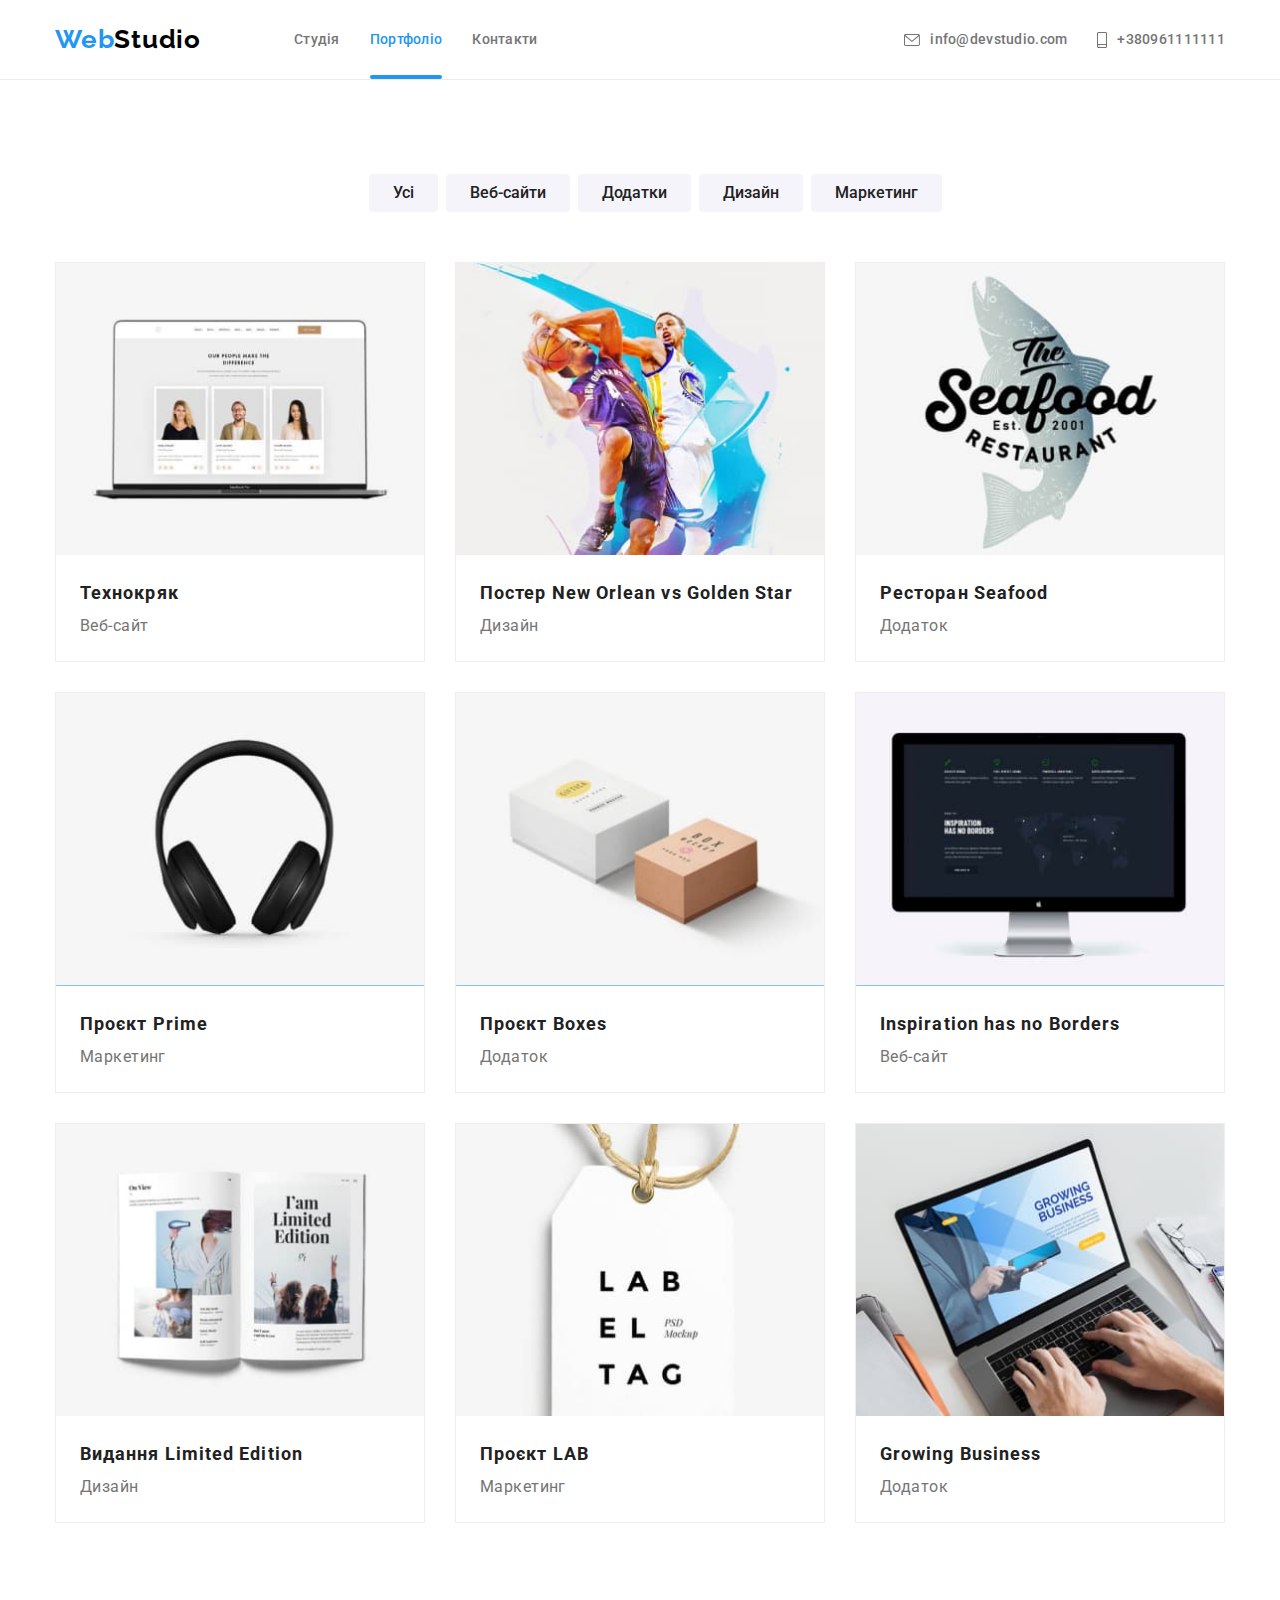
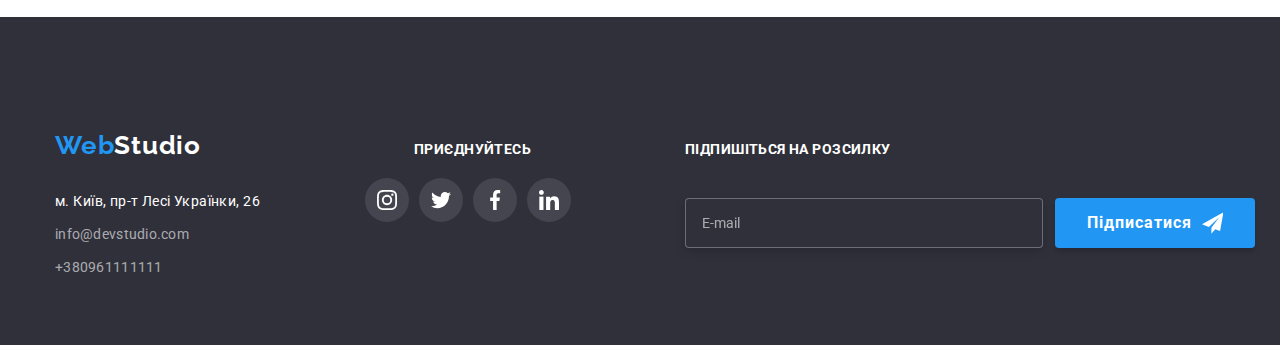
==== commit 6b7a0d80: "0001" ====
--- a/portfolio.html
+++ b/portfolio.html
@@ -1,342 +1,411 @@
 <!DOCTYPE html>
 <html lang="uk">
+  <head>
+    <meta charset="UTF-8" />
+    <meta http-equiv="X-UA-Compatible" content="IE=edge" />
+    <meta name="viewport" content="width=device-width, initial-scale=1.0" />
+    <title>Portfolio</title>
+    <link rel="preconnect" href="https://fonts.googleapis.com" />
+    <link rel="preconnect" href="https://fonts.gstatic.com" crossorigin />
+    <link
+      rel="stylesheet"
+      href="https://cdnjs.cloudflare.com/ajax/libs/modern-normalize/1.0.0/modern-normalize.min.css"
+    />
+    <link
+      href="https://fonts.googleapis.com/css2?family=Raleway:wght@700&family=Roboto:wght@400;500;700;900&display=swap"
+      rel="stylesheet"
+    />
+    <link rel="stylesheet" href="./css/main.min.css" />
+  </head>
 
-<head>
-  <meta charset="UTF-8" />
-  <meta http-equiv="X-UA-Compatible" content="IE=edge" />
-  <meta name="viewport" content="width=device-width, initial-scale=1.0" />
-  <title>Portfolio</title>
-  <link rel="preconnect" href="https://fonts.googleapis.com" />
-  <link rel="preconnect" href="https://fonts.gstatic.com" crossorigin />
-  <link rel="stylesheet"
-    href="https://cdnjs.cloudflare.com/ajax/libs/modern-normalize/1.0.0/modern-normalize.min.css" />
-  <link href="https://fonts.googleapis.com/css2?family=Raleway:wght@700&family=Roboto:wght@400;500;700;900&display=swap"
-    rel="stylesheet" />
-  <link rel="stylesheet" href="./css/main.min.css" />
-</head>
-
-<body class="page">
-  <!-- Шапка сайта -->
-  <header class="header">
-    <div class="header__container header-nav">
-      <a href="#" class="header__logo">
-        <span class="header__web">Web</span>Studio
-      </a>
-      <nav>
-        <ul class="header__site-nav">
+  <body class="page">
+    <!-- Шапка сайта -->
+    <header class="header">
+      <div class="header__container header-nav">
+        <a href="#" class="header__logo">
+          <span class="header__web">Web</span>Studio
+        </a>
+        <nav>
+          <ul class="header__site-nav">
+            <li class="header__item">
+              <a href="./index.html" class="header__link">Студія</a>
+            </li>
+            <li class="header__item">
+              <a href="./portfolio.html" class="header__link current"
+                >Портфоліо</a
+              >
+            </li>
+            <li class="header__item">
+              <a href="#" class="header__link">Контакти</a>
+            </li>
+          </ul>
+        </nav>
+        <ul class="header__auth-nav">
           <li class="header__item">
-            <a href="./index.html" class="header__link">Студія</a>
+            <a href="mailto:info@devstudio.com" class="header__auth-link">
+              <svg class="header__email-icon" width="16" height="12">
+                <use href="./images/icons.svg#icon-envelope"></use>
+              </svg>
+              info@devstudio.com
+            </a>
           </li>
           <li class="header__item">
-            <a href="./portfolio.html" class="header__link current">Портфоліо</a>
-          </li>
-          <li class="header__item">
-            <a href="#" class="header__link">Контакти</a>
-          </li>
-        </ul>
-      </nav>
-      <ul class="header__auth-nav">
-        <li class="header__item">
-          <a href="mailto:info@devstudio.com" class="header__auth-link">
-            <svg class="header__email-icon" width="16" height="12">
-              <use href="./images/icons.svg#icon-envelope"></use>
-            </svg>
-            info@devstudio.com
-          </a>
-        </li>
-        <li class="header__item">
-          <a href="tel:+380961111111" class="header__auth-link">
-            <svg class="header__phone-icon" width="10" height="16">
-              <use href="./images/icons.svg#icon-smartphone"></use>
-            </svg>
-            +380961111111
-          </a>
-        </li>
-      </ul>
-    </div>
-  </header>
-
-  <!--Маин-->
-  <main>
-    <div class="filter container">
-      <section class="filter__section">
-        <h1 class="visually-hidden">Контент Портфоліо</h1>
-        <ul class="filter__features">
-          <li class="filter__list">
-            <button class="filter__button" type="button">Усі</button>
-          </li>
-          <li class="filter__list">
-            <button class="filter__button" type="button">Веб-сайти</button>
-          </li>
-          <li class="filter__list">
-            <button class="filter__button" type="button">Додатки</button>
-          </li>
-          <li class="filter__list">
-            <button class="filter__button" type="button">Дизайн</button>
-          </li>
-          <li class="filter__list">
-            <button class="filter__button" type="button">Маркетинг</button>
-          </li>
-        </ul>
-        <ul class="desk">
-          <li class="desk__items">
-            <a href="#" class="desk__link">
-              <div class="desk__window">
-                <img src="./images/port1.jpg" alt="notebook_with_people" width="370" height="294" />
-                <div class="desk__active">
-                  <span class="desk__text">
-                    Ресурс пропонує комплексні пропозиції з різним рівнем
-                    функціоналу та сервісів. Все це дозволить відвідувачу
-                    отримати вичерпні відомості про компанію чи приватну
-                    особу.
-                  </span>
-                </div>
-              </div>
-              <div class="desk__description">
-                <h2 class="desk__name">Технокряк</h2>
-                <p class="desk__title">Веб-сайт</p>
-              </div>
-            </a>
-          </li>
-          <li class="desk__items">
-            <a href="#" class="desk__link">
-              <div class="desk__window">
-                <img src="./images/port2.jpg" alt="basketball" width="370" height="294" />
-                <div class="desk__active">
-                  <span class="desk__text">
-                    Ресурс пропонує комплексні пропозиції з різним рівнем
-                    функціоналу та сервісів. Все це дозволить відвідувачу
-                    отримати вичерпні відомості про компанію чи приватну
-                    особу.
-                  </span>
-                </div>
-              </div>
-              <div class="desk__description">
-                <h2 class="desk__name">Постер New Orlean vs Golden Star</h2>
-                <p class="desk__title">Дизайн</p>
-              </div>
-            </a>
-          </li>
-          <li class="desk__items">
-            <a href="#" class="desk__link">
-              <div class="desk__window">
-                <img src="./images/port3.jpg" alt="letters" width="370" height="294" />
-                <div class="desk__active">
-                  <span class="desk__text">
-                    Ресурс пропонує комплексні пропозиції з різним рівнем
-                    функціоналу та сервісів. Все це дозволить відвідувачу
-                    отримати вичерпні відомості про компанію чи приватну
-                    особу.
-                  </span>
-                </div>
-              </div>
-              <div class="desk__description">
-                <h2 class="desk__name">Ресторан Seafood</h2>
-                <p class="desk__title">Додаток</p>
-              </div>
-            </a>
-          </li>
-          <li class="desk__items">
-            <a href="#" class="desk__link">
-              <div class="desk__window">
-                <img src="./images/port4.jpg" alt="headphoners" width="370" height="294" />
-                <div class="desk__active">
-                  <span class="desk__text">
-                    Ресурс пропонує комплексні пропозиції з різним рівнем
-                    функціоналу та сервісів. Все це дозволить відвідувачу
-                    отримати вичерпні відомості про компанію чи приватну
-                    особу.
-                  </span>
-                </div>
-              </div>
-              <div class="desk__description">
-                <h2 class="desk__name">Проєкт Prime</h2>
-                <p class="desk__title">Маркетинг</p>
-              </div>
-            </a>
-          </li>
-          <li class="desk__items">
-            <a href="#" class="desk__link">
-              <div class="desk__window">
-                <img src="./images/port5.jpg" alt="notebook_with_people" width="370" height="294" />
-                <div class="desk__active">
-                  <span class="desk__text">
-                    Ресурс пропонує комплексні пропозиції з різним рівнем
-                    функціоналу та сервісів. Все це дозволить відвідувачу
-                    отримати вичерпні відомості про компанію чи приватну
-                    особу.
-                  </span>
-                </div>
-              </div>
-              <div class="desk__description">
-                <h2 class="desk__name">Проєкт Boxes</h2>
-                <p class="desk__title">Додаток</p>
-              </div>
-            </a>
-          </li>
-          <li class="desk__items">
-            <a href="#" class="desk__link">
-              <div class="desk__window">
-                <img src="./images/port6.jpg" alt="notebook_with_people" width="370" height="294" />
-                <div class="desk__active">
-                  <span class="desk__text">
-                    Ресурс пропонує комплексні пропозиції з різним рівнем
-                    функціоналу та сервісів. Все це дозволить відвідувачу
-                    отримати вичерпні відомості про компанію чи приватну
-                    особу.
-                  </span>
-                </div>
-              </div>
-              <div class="desk__description">
-                <h2 class="desk__name">Inspiration has no Borders</h2>
-                <p class="desk__title">Веб-сайт</p>
-              </div>
-            </a>
-          </li>
-          <li class="desk__items">
-            <a href="#" class="desk__link">
-              <div class="desk__window">
-                <img src="./images/port7.jpg" alt="notebook_with_people" width="370" height="294" />
-                <div class="desk__active">
-                  <span class="desk__text">
-                    Ресурс пропонує комплексні пропозиції з різним рівнем
-                    функціоналу та сервісів. Все це дозволить відвідувачу
-                    отримати вичерпні відомості про компанію чи приватну
-                    особу.
-                  </span>
-                </div>
-              </div>
-              <div class="desk__description">
-                <h2 class="desk__name">Видання Limited Edition</h2>
-                <p class="desk__title">Дизайн</p>
-              </div>
-            </a>
-          </li>
-          <li class="desk__items">
-            <a href="#" class="desk__link">
-              <div class="desk__window">
-                <img src="./images/port8.jpg" alt="notebook_with_people" width="370" height="294" />
-                <div class="desk__active">
-                  <span class="desk__text">
-                    Ресурс пропонує комплексні пропозиції з різним рівнем
-                    функціоналу та сервісів. Все це дозволить відвідувачу
-                    отримати вичерпні відомості про компанію чи приватну
-                    особу.
-                  </span>
-                </div>
-              </div>
-              <div class="desk__description">
-                <h2 class="desk__name">Проєкт LAB</h2>
-                <p class="desk__title">Маркетинг</p>
-              </div>
-
-            </a>
-          </li>
-          <li class="desk__items">
-            <a href="#" class="desk__link">
-              <div class="desk__window">
-                <img src="./images/port9.jpg" alt="notebook_with_people" width="370" height="294" />
-                <div class="desk__active">
-                  <span class="desk__text">
-                    Ресурс пропонує комплексні пропозиції з різним рівнем
-                    функціоналу та сервісів. Все це дозволить відвідувачу
-                    отримати вичерпні відомості про компанію чи приватну
-                    особу.
-                  </span>
-                </div>
-              </div>
-              <div class="desk__description">
-                <h2 class="desk__name">Growing Business</h2>
-                <p class="desk__title">Додаток</p>
-              </div>
-
+            <a href="tel:+380961111111" class="header__auth-link">
+              <svg class="header__phone-icon" width="10" height="16">
+                <use href="./images/icons.svg#icon-smartphone"></use>
+              </svg>
+              +380961111111
             </a>
           </li>
         </ul>
-      </section>
-    </div>
-  </main>
-  <!-- Футер -->
-  <footer class="footer">
-    <div class="footer__container container">
-      <div class="footer__box">
-        <div>
-          <a href="" class="footer__logo">
-            <span class="footer__web">Web</span>Studio</a>
-          <address class="footer__address">
-            <ul class="footer__nav">
-              <li class="footer__list">
-                <a href="https://goo.gl/maps/CPtrU1FHBa2aNyZL9" target="_blank" rel="noopener noreferrer nofollow"
-                  class="footer__link--adress">м. Київ, пр-т Лесі Українки, 26</a>
+      </div>
+    </header>
+
+    <!--Маин-->
+    <main>
+      <div class="filter container">
+        <section class="filter__section">
+          <h1 class="visually-hidden">Контент Портфоліо</h1>
+          <ul class="filter__features">
+            <li class="filter__list">
+              <button class="filter__button" type="button">Усі</button>
+            </li>
+            <li class="filter__list">
+              <button class="filter__button" type="button">Веб-сайти</button>
+            </li>
+            <li class="filter__list">
+              <button class="filter__button" type="button">Додатки</button>
+            </li>
+            <li class="filter__list">
+              <button class="filter__button" type="button">Дизайн</button>
+            </li>
+            <li class="filter__list">
+              <button class="filter__button" type="button">Маркетинг</button>
+            </li>
+          </ul>
+          <ul class="desk">
+            <li class="desk__items">
+              <a href="#" class="desk__link">
+                <div class="desk__window">
+                  <img
+                    src="./images/port1.jpg"
+                    alt="notebook_with_people"
+                    width="370"
+                    height="294"
+                  />
+                  <div class="desk__active">
+                    <span class="desk__text">
+                      Ресурс пропонує комплексні пропозиції з різним рівнем
+                      функціоналу та сервісів. Все це дозволить відвідувачу
+                      отримати вичерпні відомості про компанію чи приватну
+                      особу.
+                    </span>
+                  </div>
+                </div>
+                <div class="desk__description">
+                  <h2 class="desk__name">Технокряк</h2>
+                  <p class="desk__title">Веб-сайт</p>
+                </div>
+              </a>
+            </li>
+            <li class="desk__items">
+              <a href="#" class="desk__link">
+                <div class="desk__window">
+                  <img
+                    src="./images/port2.jpg"
+                    alt="basketball"
+                    width="370"
+                    height="294"
+                  />
+                  <div class="desk__active">
+                    <span class="desk__text">
+                      Ресурс пропонує комплексні пропозиції з різним рівнем
+                      функціоналу та сервісів. Все це дозволить відвідувачу
+                      отримати вичерпні відомості про компанію чи приватну
+                      особу.
+                    </span>
+                  </div>
+                </div>
+                <div class="desk__description">
+                  <h2 class="desk__name">Постер New Orlean vs Golden Star</h2>
+                  <p class="desk__title">Дизайн</p>
+                </div>
+              </a>
+            </li>
+            <li class="desk__items">
+              <a href="#" class="desk__link">
+                <div class="desk__window">
+                  <img
+                    src="./images/port3.jpg"
+                    alt="letters"
+                    width="370"
+                    height="294"
+                  />
+                  <div class="desk__active">
+                    <span class="desk__text">
+                      Ресурс пропонує комплексні пропозиції з різним рівнем
+                      функціоналу та сервісів. Все це дозволить відвідувачу
+                      отримати вичерпні відомості про компанію чи приватну
+                      особу.
+                    </span>
+                  </div>
+                </div>
+                <div class="desk__description">
+                  <h2 class="desk__name">Ресторан Seafood</h2>
+                  <p class="desk__title">Додаток</p>
+                </div>
+              </a>
+            </li>
+            <li class="desk__items">
+              <a href="#" class="desk__link">
+                <div class="desk__window">
+                  <img
+                    src="./images/port4.jpg"
+                    alt="headphoners"
+                    width="370"
+                    height="294"
+                  />
+                  <div class="desk__active">
+                    <span class="desk__text">
+                      Ресурс пропонує комплексні пропозиції з різним рівнем
+                      функціоналу та сервісів. Все це дозволить відвідувачу
+                      отримати вичерпні відомості про компанію чи приватну
+                      особу.
+                    </span>
+                  </div>
+                </div>
+                <div class="desk__description">
+                  <h2 class="desk__name">Проєкт Prime</h2>
+                  <p class="desk__title">Маркетинг</p>
+                </div>
+              </a>
+            </li>
+            <li class="desk__items">
+              <a href="#" class="desk__link">
+                <div class="desk__window">
+                  <img
+                    src="./images/port5.jpg"
+                    alt="notebook_with_people"
+                    width="370"
+                    height="294"
+                  />
+                  <div class="desk__active">
+                    <span class="desk__text">
+                      Ресурс пропонує комплексні пропозиції з різним рівнем
+                      функціоналу та сервісів. Все це дозволить відвідувачу
+                      отримати вичерпні відомості про компанію чи приватну
+                      особу.
+                    </span>
+                  </div>
+                </div>
+                <div class="desk__description">
+                  <h2 class="desk__name">Проєкт Boxes</h2>
+                  <p class="desk__title">Додаток</p>
+                </div>
+              </a>
+            </li>
+            <li class="desk__items">
+              <a href="#" class="desk__link">
+                <div class="desk__window">
+                  <img
+                    src="./images/port6.jpg"
+                    alt="notebook_with_people"
+                    width="370"
+                    height="294"
+                  />
+                  <div class="desk__active">
+                    <span class="desk__text">
+                      Ресурс пропонує комплексні пропозиції з різним рівнем
+                      функціоналу та сервісів. Все це дозволить відвідувачу
+                      отримати вичерпні відомості про компанію чи приватну
+                      особу.
+                    </span>
+                  </div>
+                </div>
+                <div class="desk__description">
+                  <h2 class="desk__name">Inspiration has no Borders</h2>
+                  <p class="desk__title">Веб-сайт</p>
+                </div>
+              </a>
+            </li>
+            <li class="desk__items">
+              <a href="#" class="desk__link">
+                <div class="desk__window">
+                  <img
+                    src="./images/port7.jpg"
+                    alt="notebook_with_people"
+                    width="370"
+                    height="294"
+                  />
+                  <div class="desk__active">
+                    <span class="desk__text">
+                      Ресурс пропонує комплексні пропозиції з різним рівнем
+                      функціоналу та сервісів. Все це дозволить відвідувачу
+                      отримати вичерпні відомості про компанію чи приватну
+                      особу.
+                    </span>
+                  </div>
+                </div>
+                <div class="desk__description">
+                  <h2 class="desk__name">Видання Limited Edition</h2>
+                  <p class="desk__title">Дизайн</p>
+                </div>
+              </a>
+            </li>
+            <li class="desk__items">
+              <a href="#" class="desk__link">
+                <div class="desk__window">
+                  <img
+                    src="./images/port8.jpg"
+                    alt="notebook_with_people"
+                    width="370"
+                    height="294"
+                  />
+                  <div class="desk__active">
+                    <span class="desk__text">
+                      Ресурс пропонує комплексні пропозиції з різним рівнем
+                      функціоналу та сервісів. Все це дозволить відвідувачу
+                      отримати вичерпні відомості про компанію чи приватну
+                      особу.
+                    </span>
+                  </div>
+                </div>
+                <div class="desk__description">
+                  <h2 class="desk__name">Проєкт LAB</h2>
+                  <p class="desk__title">Маркетинг</p>
+                </div>
+              </a>
+            </li>
+            <li class="desk__items">
+              <a href="#" class="desk__link">
+                <div class="desk__window">
+                  <img
+                    src="./images/port9.jpg"
+                    alt="notebook_with_people"
+                    width="370"
+                    height="294"
+                  />
+                  <div class="desk__active">
+                    <span class="desk__text">
+                      Ресурс пропонує комплексні пропозиції з різним рівнем
+                      функціоналу та сервісів. Все це дозволить відвідувачу
+                      отримати вичерпні відомості про компанію чи приватну
+                      особу.
+                    </span>
+                  </div>
+                </div>
+                <div class="desk__description">
+                  <h2 class="desk__name">Growing Business</h2>
+                  <p class="desk__title">Додаток</p>
+                </div>
+              </a>
+            </li>
+          </ul>
+        </section>
+      </div>
+    </main>
+    <!-- Футер -->
+    <footer class="footer">
+      <div class="footer__container container">
+        <div class="footer__box">
+          <div>
+            <a href="" class="footer__logo">
+              <span class="footer__web">Web</span>Studio</a
+            >
+            <address class="footer__address">
+              <ul class="footer__nav">
+                <li class="footer__list">
+                  <a
+                    href="https://goo.gl/maps/CPtrU1FHBa2aNyZL9"
+                    target="_blank"
+                    rel="noopener noreferrer nofollow"
+                    class="footer__link--adress"
+                    >м. Київ, пр-т Лесі Українки, 26</a
+                  >
+                </li>
+                <li class="footer__list">
+                  <a href="mailto:info@devstudio.com" class="footer__link"
+                    >info@devstudio.com</a
+                  >
+                </li>
+                <li class="footer__list">
+                  <a href="tel:+380961111111" class="footer__link"
+                    >+380961111111</a
+                  >
+                </li>
+              </ul>
+            </address>
+          </div>
+          <div class="footer__join">
+            <strong class="footer__title">Приєднуйтесь</strong>
+            <ul class="footer__socials">
+              <li class="footer__content">
+                <a href="#" class="footer__links">
+                  <span class="footer__img">
+                    <svg class="footer__icon" width="20" height="20">
+                      <use href="./images/icons.svg#icon-instagram1"></use>
+                    </svg>
+                  </span>
+                </a>
               </li>
-              <li class="footer__list">
-                <a href="mailto:info@devstudio.com" class="footer__link">info@devstudio.com</a>
+              <li class="footer__content">
+                <a href="#" class="footer__links">
+                  <span class="footer__img">
+                    <svg class="footer__icon" width="20" height="20">
+                      <use href="./images/icons.svg#icon-twitter1"></use>
+                    </svg>
+                  </span>
+                </a>
               </li>
-              <li class="footer__list">
-                <a href="tel:+380961111111" class="footer__link">+380961111111</a>
+              <li class="footer__content">
+                <a href="#" class="footer__links">
+                  <span class="footer__img">
+                    <svg class="footer__icon" width="20" height="20">
+                      <use href="./images/icons.svg#icon-facebook1"></use>
+                    </svg>
+                  </span>
+                </a>
+              </li>
+              <li class="footer__content">
+                <a href="#" class="footer__links">
+                  <span class="footer__img">
+                    <svg class="footer__icon" width="20" height="20">
+                      <use href="./images/icons.svg#icon-insta"></use>
+                    </svg>
+                  </span>
+                </a>
               </li>
             </ul>
-          </address>
-        </div>
-        <div class="footer__join">
-          <strong class="footer__title">Приєднуйтесь</strong>
-          <ul class="footer__socials">
-            <li class="footer__content">
-              <a href="#" class="footer__links">
-                <span class="footer__img">
-                  <svg class="footer__icon" width="20" height="20">
-                    <use href="./images/icons.svg#icon-instagram1"></use>
+          </div>
+          <div class="telegram footer__input">
+            <div>
+              <p class="telegram__label" for="telegram__post">
+                Підпишіться на розсилку
+              </p>
+              <div class="telegram__post">
+                <input
+                  class="telegram__input"
+                  id="telegram__post"
+                  type="email"
+                  name="telegram__post"
+                  required
+                  placeholder="E-mail"
+                />
+                <button
+                  class="primary-button telegram__button"
+                  type="submit"
+                  data-modal-open
+                >
+                  Підписатися
+                  <svg class="telegram__icon" width="24" height="24">
+                    <use href="./images/icons.svg#icon-telegram"></use>
                   </svg>
-                </span>
-              </a>
-            </li>
-            <li class="footer__content">
-              <a href="#" class="footer__links">
-                <span class="footer__img">
-                  <svg class="footer__icon" width="20" height="20">
-                    <use href="./images/icons.svg#icon-twitter1"></use>
-                  </svg>
-                </span>
-              </a>
-            </li>
-            <li class="footer__content">
-              <a href="#" class="footer__links">
-                <span class="footer__img">
-                  <svg class="footer__icon" width="20" height="20">
-                    <use href="./images/icons.svg#icon-facebook1"></use>
-                  </svg>
-                </span>
-              </a>
-            </li>
-            <li class="footer__content">
-              <a href="#" class="footer__links">
-                <span class="footer__img">
-                  <svg class="footer__icon" width="20" height="20">
-                    <use href="./images/icons.svg#icon-insta"></use>
-                  </svg>
-                </span>
-              </a>
-            </li>
-          </ul>
-        </div>
-        <div class="telegram footer__input">
-          <div>
-            <p class="telegram__label" for="telegram__post">Підпишіться на розсилку</p>
-            <div class="telegram__post">
-              <input class="telegram__input" id="telegram__post" type="email" name="telegram__post" required
-                placeholder="E-mail" />
-              <button class="primary-button telegram__button" type="submit" data-modal-open>
-                Підписатися
-                <svg class="telegram__icon" width="24" height="24">
-                  <use href="./images/icons.svg#icon-telegram"></use>
-                </svg>
-              </button>
+                </button>
+              </div>
             </div>
           </div>
         </div>
       </div>
-    </div>
-  </footer>
-</body>
-
-</html>+    </footer>
+  </body>
+</html>
--- a/css/main.min.css
+++ b/css/main.min.css
@@ -1 +1 @@
-:root{--primary-text-color: #212121;--title-text-color: #757575;--accent-color: #2196f3;--primary-white-color: #fff;--black-text-color: #000;--button-color: #f5f4fa;--background-style-color: #2f303a;--button-active-color: #188ce8;--button-solid-color: #eeeeee;--bottom-line: #ececec;--overlay-color: #c4c4c4;--socials-color: #afb1b8}body{color:var(--title-text-color);font-family:"Roboto",sans-serif;font-size:14px;line-height:1.71;letter-spacing:.03em}img{display:block;max-width:100%;height:auto}h1,h2,h3,h4,h5,h6,p,ul{padding:0;margin:0}.container{max-width:1200px;margin:0 auto;padding-left:15px;padding-right:15px}.section{color:var(--primary-text-color);padding-top:94px;padding-bottom:94px}.primary-button{align-items:center;color:var(--primary-white-color);background-color:var(--accent-color);border:0;box-shadow:0px 4px 4px rgba(0,0,0,.15);border-radius:4px;font-family:inherit;font-weight:700;font-size:16px;line-height:1.875;letter-spacing:.06em;text-align:center;cursor:pointer;padding:10px 32px}.primary-button:hover{color:var(--primary-white-color);background:var(--button-active-color);box-shadow:0px 4px 4px rgba(0,0,0,.5);border-radius:4px}.primary-button:active{color:var(--primary-white-color);background:var(--button-active-color);box-shadow:0px 4px 4px rgba(0,0,0,.5);border-radius:4px}.visually-hidden{position:absolute;white-space:nowrap;width:1px;height:1px;overflow:hidden;border:0;padding:0;clip:rect(0 0 0 0);-webkit-clip-path:inset(50%);clip-path:inset(50%);margin:-1px}.checkbox{display:flex;align-items:center;justify-content:center;margin-top:20px}.checkbox__label{position:relative;display:flex;align-items:center;justify-content:center}.checkbox__label a{color:var(--accent-color)}.checkbox__input{-webkit-appearance:none;-moz-appearance:none;appearance:none}.checkbox__input:checked+.checkbox__icons{background-color:var(--accent-color);border-radius:2px;border:2px solid var(--accent-color);fill:var(--accent-color);opacity:1}.checkbox__icon{position:absolute;left:0;top:0}.checkbox__icon--accept{position:absolute;top:1px;left:1px;width:11px;height:8px;fill:var(--primary-white-color);opacity:1}.checkbox__icons{display:inline-block;position:relative;height:15px;width:16px;top:0;left:0;margin-right:9px;background-color:var(--primary-white-color);border:2px solid var(--black-text-color);border-radius:2px;transition:border-color var(--accent-color),background-color var(--accent-color),fill var(--accent-color);cursor:pointer}.clients__box{display:flex;list-style:none;align-items:center;justify-content:center;gap:30px}.clients__img{display:flex;fill:var(--socials-color);transition:fill 250ms cubic-bezier(0.4, 0, 0.2, 1)}.clients__img:hover,.clients__img:focus{fill:var(--accent-color)}.clients__team{width:170px;height:92px;border:1px solid var(--socials-color);border-radius:4px;transition:border 250ms cubic-bezier(0.4, 0, 0.2, 1)}.clients__team:hover,.clients__team:focus{border:1px solid var(--accent-color)}.clients__icon{background-size:contain;margin:16px 32px}.clients__title{padding-bottom:50px;text-align:center;color:var(--primary-text-color);font-size:36px;line-height:1.17;letter-spacing:.03em}.desk{display:flex;flex-wrap:wrap;gap:30px;list-style:none}.desk__items{position:relative;max-width:370px;border:1px solid var(--button-solid-color);transition:ease-in-out .4s;overflow:hidden}.desk__items:hover .desk__active,.desk__items:focus .desk__active{transform:translateY(0);z-index:1}.desk__items:hover,.desk__items:focus{box-shadow:0px 3px 1px rgba(0,0,0,.1),0px 1px 2px rgba(0,0,0,.08),0px 2px 2px rgba(0,0,0,.12)}.desk__link{text-decoration:none;position:relative;z-index:2}.desk__link img{overflow:hidden;z-index:1}.desk__window{position:relative;overflow:hidden}.desk__active{position:absolute;top:0;left:0;width:100%;height:100%;transform:translateY(100%);background-color:rgba(33,150,243,.9);transition:transform 250ms cubic-bezier(0.4, 0, 0.2, 1);padding:63px 24px}.desk__text{color:var(--primary-white-color);font-weight:400;font-size:18px;line-height:1.555}.desk__description{margin:20px 24px}.desk__name{color:var(--primary-text-color);font-size:18px;line-height:2;letter-spacing:.06em}.desk__title{color:var(--title-text-color);font-size:16px;line-height:1.88}.features__title{padding-bottom:50px;text-align:center;color:var(--primary-text-color);font-size:36px;line-height:1.17;letter-spacing:.03em}.features__list{display:flex;list-style:none;position:relative}.features__info{position:absolute;background:rgba(47,48,58,.8);bottom:0px;width:370px;height:70px}.features__text{font-weight:700;font-size:14px;line-height:1.14;text-align:center;text-transform:uppercase;color:var(--primary-white-color);margin:27px 0}.features__img+.features__img{margin-left:30px}.filter__section{padding-top:94px;padding-bottom:94px;list-style:none}.filter__features{display:flex;justify-content:center;margin:0 0 50px 0;list-style:none}.filter__button{padding:6px 22px;height:38px;width:auto;color:var(--primary-text-color);background-color:var(--button-color);border:0;border-radius:4px;font-weight:500;font-size:16px;line-height:1.63;font-family:inherit;cursor:pointer;transition:background-color 250ms cubic-bezier(0.4, 0, 0.2, 1)}.filter__button:first-child{padding:6px 24px}.filter__button:hover,.filter__button:focus{color:var(--primary-white-color);background-color:var(--accent-color);box-shadow:0px 3px 1px rgba(0,0,0,.1),0px 1px 2px rgba(0,0,0,.08),0px 2px 2px rgba(0,0,0,.12)}.filter__button:active{color:var(--primary-white-color);background-color:var(--accent-color)}.filter__list+.filter__list{padding-left:8px}.footer{padding:65px 0;background-color:var(--background-style-color)}.footer__box{display:flex;align-items:baseline;list-style:none;justify-content:space-between}.footer__logo{color:var(--primary-white-color);font-family:"Raleway";font-weight:700;font-size:26px;line-height:1.14;letter-spacing:.03em;text-decoration:none}.footer__logo:hover,.footer__logo:focus{color:var(--primary-white-color);text-decoration:none}.footer__address{padding-top:20px}.footer__nav{display:inline-block;list-style:none}.footer__link{color:rgba(255,255,255,.6);font-weight:400;letter-spacing:.02em;text-decoration:none;font-style:normal;transition:color 250ms cubic-bezier(0.4, 0, 0.2, 1)}.footer__link:hover,.footer__link:focus{color:var(--accent-color)}.footer__web{color:var(--accent-color)}.footer__link--adress{color:var(--primary-white-color);text-decoration:none;font-style:normal}.footer__list:not(:last-child){margin-bottom:9px}.footer__join{margin-left:70px}.footer__title{margin-bottom:20px;font-weight:700;font-size:14px;line-height:1.14;text-transform:uppercase;color:var(--primary-white-color)}.footer__socials{display:flex;list-style:none;justify-content:center;margin-top:20px}.footer__img{display:block;width:44px;height:44px;margin-right:10px;background-color:rgba(255,255,255,.1);fill:var(--primary-white-color);border-radius:50%;transition:background-color 250ms cubic-bezier(0.4, 0, 0.2, 1)}.footer__img:hover,.footer__img:focus{background-color:var(--accent-color);fill:var(--primary-white-color);border-radius:50%}.footer__icon{background-size:cover;margin:12px}.footer__input{margin-left:93px;display:flex}.telegram__label{font-weight:700;font-size:14px;line-height:1.14;text-transform:uppercase;color:var(--primary-white-color);margin-bottom:20px}.telegram__post{display:flex;align-items:center;justify-content:center;align-items:flex-end}.telegram__input{box-sizing:border-box;width:358px;height:50px;padding:15px 16px;outline:none;transition:border-color 250ms cubic-bezier(0.4, 0, 0.2, 1);border:1px solid rgba(255,255,255,.3);filter:drop-shadow(0px 4px 4px rgba(0, 0, 0, 0.15));border-radius:4px;background-color:var(--background-style-color);color:var(--primary-white-color)}.telegram__input::-moz-placeholder{color:rgba(255,255,255,.6)}.telegram__input:-ms-input-placeholder{color:rgba(255,255,255,.6)}.telegram__input::placeholder{color:rgba(255,255,255,.6)}.telegram__button{display:flex;width:200px;height:50px;transition:box-shadow 250ms cubic-bezier(0.4, 0, 0.2, 1);margin-left:12px}.telegram__icon{fill:var(--primary-white-color);margin-left:10px}.form__input-list{margin:10px 0}.form__label{display:block;font-size:12px;line-height:1.17;letter-spacing:.01em;margin-bottom:4px}.form__wrapper{position:relative}.form__wrapper:hover .form__icon,.form__wrapper:focus-within .form__icon{fill:var(--accent-color)}.form__input{width:100%;padding:11px 12px 11px 32px;border:1px solid rgba(33,33,33,.2);border-radius:4px;outline:none;transition:border-color 250ms cubic-bezier(0.4, 0, 0.2, 1)}.form__input:hover,.form__input:focus{border-color:var(--accent-color)}.form__icon{position:absolute;top:50%;left:12px;color:var(--primary-text-color);transform:translateY(-50%);fill:currentColor;transition:fill 250ms cubic-bezier(0.4, 0, 0.2, 1)}.form__textarea{padding:12px 16px;width:100%;height:120px;resize:none;font-size:12px;line-height:1.17;letter-spacing:.01em;color:var(--black-text-color);border:1px solid rgba(33,33,33,.2);border-radius:4px;outline:none;display:block;max-width:100%;transition:border-color 250ms cubic-bezier(0.4, 0, 0.2, 1)}.form__textarea::-moz-placeholder{color:rgba(117,117,117,.5)}.form__textarea:-ms-input-placeholder{color:rgba(117,117,117,.5)}.form__textarea::placeholder{color:rgba(117,117,117,.5)}.form__textarea:hover,.form__textarea:focus{border-color:var(--accent-color)}.form-button{position:relative;margin:0 auto;top:50%;left:50%;transform:translateX(-50%);margin-top:30px;transition:box-shadow 250ms cubic-bezier(0.4, 0, 0.2, 1)}.header{border-bottom:1px solid var(--bottom-line)}.header__container{max-width:1200px;margin:0 auto;padding-left:15px;padding-right:15px}.header__logo{color:var(--black-text-color);font-family:"Raleway";font-weight:700;font-size:26px;line-height:1.14;letter-spacing:.03em;text-decoration:none}.header__logo:hover{color:var(--accent-color);text-decoration:none}.header__web{color:var(--accent-color)}.header__site-nav{position:relative;display:flex;margin-left:93px;color:var(--primary-text-color);color:inherit;font-weight:500;font-size:14px;line-height:1.14;list-style:none;letter-spacing:.02em}.header__link{position:relative;display:block;padding-top:32px;padding-bottom:31px;transition:color 250ms cubic-bezier(0.4, 0, 0.2, 1);text-decoration:none;color:inherit}.header__link:hover::after,.header__link:focus::after{opacity:1}.header__link.current::after{opacity:1}.header__link::after{position:absolute;bottom:0;display:block;width:100%;height:4px;border-radius:4px;background-color:var(--accent-color);content:"";opacity:0;transition:opacity 250ms cubic-bezier(0.4, 0, 0.2, 1)}.header__link:hover,.header__link:focus{position:relative;color:var(--accent-color)}.header__link.current{color:var(--accent-color)}.header__item:not(:last-child){margin-right:50px}.header__item:not(:last-child){margin-right:30px}.header__auth-nav{display:flex;margin-left:auto;color:var(--title-text-color);font-weight:500;font-size:14px;line-height:1.14;letter-spacing:.02em;height:16px;align-items:center;transition:color 250ms cubic-bezier(0.4, 0, 0.2, 1);list-style:none}.header__auth-link{position:relative;display:flex;padding-top:32px;padding-bottom:31px;transition:color 250ms cubic-bezier(0.4, 0, 0.2, 1);text-decoration:none;color:inherit;gap:10px;align-items:center}.header__auth-link:hover,.header__auth-link:focus{color:var(--accent-color);fill:var(--accent-color)}.header__auth-link:hover .header__email-icon,.header__auth-link:focus .header__email-icon{fill:var(--accent-color)}.header__auth-link:hover .header__phone-icon,.header__auth-link:focus .header__phone-icon{fill:var(--accent-color)}.header__email-icon{width:16px;height:12px;fill:var(--title-text-color);transition:fill 250ms cubic-bezier(0.4, 0, 0.2, 1)}.header__phone-icon{fill:var(--title-text-color);background-size:auto;align-items:center;transition:fill 250ms cubic-bezier(0.4, 0, 0.2, 1)}.header-nav{display:flex;align-items:center}.hero{max-width:1600px;margin:0 auto;padding-bottom:94px;background-color:var(--overlay-color);background-image:linear-gradient(to right, rgba(47, 48, 58, 0.4), rgba(47, 48, 58, 0.4)),url(../images/header.jpg);background-repeat:no-repeat;background-size:cover;background-position:center;text-align:center;padding:200px 0}.hero__title{margin:0 auto 30px;max-width:696px;color:var(--primary-white-color);text-transform:uppercase;font-weight:900;font-size:44px;line-height:1.36;letter-spacing:.06em}.backdrop{position:fixed;top:0;left:0;width:100%;height:100%;z-index:1;background-color:rgba(0,0,0,.2);transition:opacity 250ms cubic-bezier(0.4, 0, 0.2, 1),visibility 250ms cubic-bezier(0.4, 0, 0.2, 1)}.is-hidden{opacity:0;visibility:hidden;pointer-events:none;overflow:hidden}.backdrop.is-hidden .modal{transform:translate(-50%, -50%) scale(1.3)}.modal{position:relative;top:50%;left:50%;transform:translate(-50%, -50%) scale(1);width:528px;height:581px;background-color:var(--primary-white-color);transition:transform 250ms cubic-bezier(0.4, 0, 0.2, 1);padding:40px}.modal__close--button{position:absolute;top:8px;right:8px;width:30px;height:30px;align-items:center;justify-content:center;background:none;cursor:pointer;border:1px solid rgba(0,0,0,.1);border-radius:50%}.modal__icon{position:relative;top:2px;left:1px}.modal__img{top:10px;right:10px;width:30px;height:30px;border:var(--black-text-color);fill:var(--black-text-color);border-radius:50%}.modal__img:hover,.modal__img:focus{fill:var(--accent-color)}.modal__text{color:var(--primary-text-color);font-weight:700;font-size:20px;line-height:1.15;text-align:center}.tagline{padding-top:94px;list-style:none}.tagline__list{display:flex;list-style:none}.tagline__contant+.tagline__contant{margin-left:30px}.tagline__img{display:block;background-color:var(--button-color);margin-bottom:30px}.tagline__icon{height:70px;width:70px;margin:25px 100px;background-size:cover}.tagline__title{color:var(--primary-text-color);margin-bottom:10px;font-size:14px;line-height:1.14;letter-spacing:.03em;text-transform:uppercase}.team{background-color:var(--button-color)}.team__title{padding-top:94px;padding-bottom:50px;text-align:center;color:var(--primary-text-color);font-size:36px;line-height:1.17;letter-spacing:.03em}.team__list{padding-bottom:94px;display:flex;list-style:none}.team__photo{width:270px;height:428px;background-color:var(--primary-white-color);box-shadow:0px 1px 3px rgba(0,0,0,.12),0px 1px 1px rgba(0,0,0,.14),0px 2px 1px rgba(0,0,0,.2);border-radius:0px 0px 4px 4px;transition:ease-in-out .3s}.team__photo:hover,.team__photo:focus{box-shadow:5px 5px 3px rgba(0,0,0,.12),0px 1px 1px rgba(0,0,0,.14),0px 2px 1px rgba(0,0,0,.2)}.team__photo+.team__photo{margin-left:30px}.team__tagline{text-align:center;margin:30px 0 10px 0;color:var(--black-text-color);font-size:16px;line-height:1.19}.team__text{text-align:center;margin-bottom:16px;font-size:16px;line-height:1.19}.team__box{display:flex;list-style:none;align-items:center;justify-content:center;transition:background-color 250ms cubic-bezier(0.4, 0, 0.2, 1)}.team__links{border-radius:50%;transition:background-color 250ms cubic-bezier(0.4, 0, 0.2, 1)}.team__icon{background-size:cover;margin:12px;transition:background-color 250ms cubic-bezier(0.4, 0, 0.2, 1)}.team__img{display:block;width:44px;height:44px;fill:var(--socials-color);margin-left:10px;transition:background-color 250ms cubic-bezier(0.4, 0, 0.2, 1);border-radius:50%}.team__img:hover,.team__img:focus{background-color:var(--accent-color);fill:var(--primary-white-color);border-radius:50%;transition:background-color 250ms cubic-bezier(0.4, 0, 0.2, 1)}/*# sourceMappingURL=main.min.css.map */+:root{--primary-text-color: #212121;--title-text-color: #757575;--accent-color: #2196f3;--primary-white-color: #fff;--black-text-color: #000;--button-color: #f5f4fa;--background-style-color: #2f303a;--button-active-color: #188ce8;--button-solid-color: #eeeeee;--bottom-line: #ececec;--overlay-color: #c4c4c4;--socials-color: #afb1b8}body{color:var(--title-text-color);font-family:"Roboto",sans-serif;font-size:14px;line-height:1.71;letter-spacing:.03em}img{display:block;max-width:100%;height:auto}h1,h2,h3,h4,h5,h6,p,ul{padding:0;margin:0}.container{max-width:1200px;margin:0 auto;padding-left:15px;padding-right:15px}.section{color:var(--primary-text-color);padding-top:94px;padding-bottom:94px}.primary-button{align-items:center;color:var(--primary-white-color);background-color:var(--accent-color);border:0;box-shadow:0px 4px 4px rgba(0,0,0,.15);border-radius:4px;font-family:inherit;font-weight:700;font-size:16px;line-height:1.875;letter-spacing:.06em;text-align:center;cursor:pointer;padding:10px 32px}.primary-button:hover{color:var(--primary-white-color);background:var(--button-active-color);box-shadow:0px 4px 4px rgba(0,0,0,.5);border-radius:4px}.primary-button:active{color:var(--primary-white-color);background:var(--button-active-color);box-shadow:0px 4px 4px rgba(0,0,0,.5);border-radius:4px}.visually-hidden{position:absolute;white-space:nowrap;width:1px;height:1px;overflow:hidden;border:0;padding:0;clip:rect(0 0 0 0);-webkit-clip-path:inset(50%);clip-path:inset(50%);margin:-1px}.checkbox{display:flex;align-items:center;justify-content:center;margin-top:20px}.checkbox__label{position:relative;display:flex;align-items:center;justify-content:center}.checkbox__label a{color:var(--accent-color)}.checkbox__input{-webkit-appearance:none;-moz-appearance:none;appearance:none}.checkbox__input:checked+.checkbox__icons{background-color:var(--accent-color);border-radius:2px;border:2px solid var(--accent-color);fill:var(--accent-color);opacity:1}.checkbox__icon{position:absolute;left:0;top:0}.checkbox__icon--accept{position:absolute;top:1px;left:1px;width:11px;height:8px;fill:var(--primary-white-color);opacity:1}.checkbox__icons{display:inline-block;position:relative;height:15px;width:16px;top:0;left:0;margin-right:9px;background-color:var(--primary-white-color);border:2px solid var(--black-text-color);border-radius:2px;transition:border-color var(--accent-color),background-color var(--accent-color),fill var(--accent-color);cursor:pointer}@media screen and (min-width: 480px){.clients{width:480px;padding:60px 0;align-items:center;margin:0 auto}}@media screen and (min-width: 768px){.clients{width:768px;align-items:center}}@media screen and (min-width: 1200px){.clients{width:1200px;margin:auto;padding:94px 0}}.clients__box{display:flex;list-style:none;align-items:center;justify-content:center;gap:30px}@media screen and (min-width: 480px){.clients__box{display:flex;flex-wrap:wrap}}@media screen and (min-width: 768px){.clients__box{width:768px}}@media screen and (min-width: 1200px){.clients__box{width:1200px;display:flex;flex-wrap:nowrap}}.clients__img{display:flex;fill:var(--socials-color);transition:fill 250ms cubic-bezier(0.4, 0, 0.2, 1)}.clients__img:hover,.clients__img:focus{fill:var(--accent-color)}.clients__team{width:170px;height:92px;border:1px solid var(--socials-color);border-radius:4px;transition:border 250ms cubic-bezier(0.4, 0, 0.2, 1)}.clients__team:hover,.clients__team:focus{border:1px solid var(--accent-color)}@media screen and (min-width: 480px){.clients__team{width:210px}}@media screen and (min-width: 768px){.clients__team{width:226px}}.clients__icon{background-size:contain;margin:16px auto}.clients__title{padding-bottom:50px;text-align:center;color:var(--primary-text-color);font-size:36px;line-height:1.17;letter-spacing:.03em}@media screen and (min-width: 480px){.clients__title{font-size:32px;line-height:1.14}}@media screen and (min-width: 768px){.clients__title{font-size:32px;line-height:1.14}}.desk{display:flex;flex-wrap:wrap;gap:30px;list-style:none}@media screen and (min-width: 480px){.desk{width:480px}}@media screen and (min-width: 768px){.desk{width:768px}}@media screen and (min-width: 1200px){.desk{width:1200px}}.desk__items{position:relative;max-width:370px;border:1px solid var(--button-solid-color);transition:ease-in-out .4s;overflow:hidden}.desk__items:hover .desk__active,.desk__items:focus .desk__active{transform:translateY(0);z-index:1}.desk__items:hover,.desk__items:focus{box-shadow:0px 3px 1px rgba(0,0,0,.1),0px 1px 2px rgba(0,0,0,.08),0px 2px 2px rgba(0,0,0,.12)}.desk__link{text-decoration:none;position:relative;z-index:2}.desk__link img{overflow:hidden;z-index:1}.desk__window{position:relative;overflow:hidden}.desk__active{position:absolute;top:0;left:0;width:100%;height:100%;transform:translateY(100%);background-color:rgba(33,150,243,.9);transition:transform 250ms cubic-bezier(0.4, 0, 0.2, 1);padding:63px 24px}.desk__text{color:var(--primary-white-color);font-weight:400;font-size:18px;line-height:1.555}.desk__description{margin:20px 24px}.desk__name{color:var(--primary-text-color);font-size:18px;line-height:2;letter-spacing:.06em}.desk__title{color:var(--title-text-color);font-size:16px;line-height:1.88}@media screen and (max-width: 1199px){.features{display:none}}@media screen and (max-width: 1199px){.features__container{display:none}}@media screen and (min-width: 1200px){.features__container{width:1200px}}.features__title{padding-bottom:50px;text-align:center;color:var(--primary-text-color);font-size:36px;line-height:1.17;letter-spacing:.03em}.features__list{display:flex;list-style:none;position:relative}.features__info{position:absolute;background:rgba(47,48,58,.8);bottom:0px;width:370px;height:70px}.features__text{font-weight:700;font-size:14px;line-height:1.14;text-align:center;text-transform:uppercase;color:var(--primary-white-color);margin:27px 0}.features__img+.features__img{margin-left:30px}.filter__section{padding-top:94px;padding-bottom:94px;list-style:none}@media screen and (min-width: 480px){.filter__section{width:480px}}@media screen and (min-width: 768px){.filter__section{width:768px}}@media screen and (min-width: 1200px){.filter__section{width:1200px}}.filter__features{display:flex;justify-content:center;margin:0 0 50px 0;list-style:none}.filter__button{padding:6px 22px;height:38px;width:auto;color:var(--primary-text-color);background-color:var(--button-color);border:0;border-radius:4px;font-weight:500;font-size:16px;line-height:1.63;font-family:inherit;cursor:pointer;transition:background-color 250ms cubic-bezier(0.4, 0, 0.2, 1)}.filter__button:first-child{padding:6px 24px}.filter__button:hover,.filter__button:focus{color:var(--primary-white-color);background-color:var(--accent-color);box-shadow:0px 3px 1px rgba(0,0,0,.1),0px 1px 2px rgba(0,0,0,.08),0px 2px 2px rgba(0,0,0,.12)}.filter__button:active{color:var(--primary-white-color);background-color:var(--accent-color)}.filter__list+.filter__list{padding-left:8px}.footer{padding:65px 0;background-color:var(--background-style-color)}@media screen and (min-width: 480px){.footer__box{display:flex;flex-direction:column;align-items:center;justify-content:center}}@media screen and (min-width: 768px){.footer__box{width:768px}}@media screen and (min-width: 1200px){.footer__box{width:1200px;display:flex;align-items:baseline;list-style:none;justify-content:space-between;flex-direction:row}}@media screen and (min-width: 480px){.footer__navigation{display:flex;align-items:center;justify-content:center;flex-direction:column}}@media screen and (min-width: 1200px){.footer__navigation{display:inline-block}}.footer__logo{color:var(--primary-white-color);font-family:"Raleway";font-weight:700;font-size:26px;line-height:1.14;letter-spacing:.03em;text-decoration:none}.footer__logo:hover,.footer__logo:focus{color:var(--primary-white-color);text-decoration:none}@media screen and (min-width: 480px){.footer__nav{padding-top:28px;display:flex;align-items:center;justify-content:center;flex-direction:column;list-style:none}}@media screen and (min-width: 1200px){.footer__nav{display:inline-block;list-style:none}}.footer__link{color:rgba(255,255,255,.6);font-weight:400;letter-spacing:.02em;text-decoration:none;font-style:normal;transition:color 250ms cubic-bezier(0.4, 0, 0.2, 1)}.footer__link:hover,.footer__link:focus{color:var(--accent-color)}.footer__web{color:var(--accent-color)}.footer__link--adress{color:var(--primary-white-color);text-decoration:none;font-style:normal}.footer__list:not(:last-child){margin-bottom:9px}.footer__join{margin-left:70px}@media screen and (min-width: 480px){.footer__join{margin-left:0;margin-top:60px}}.footer__title{margin-bottom:20px;font-weight:700;font-size:14px;line-height:1.14;text-transform:uppercase;color:var(--primary-white-color)}@media screen and (min-width: 480px){.footer__title{display:flex;align-items:center;justify-content:center}}.footer__socials{display:flex;list-style:none;justify-content:center;margin-top:20px}.footer__img{display:block;width:44px;height:44px;margin-right:10px;background-color:rgba(255,255,255,.1);fill:var(--primary-white-color);border-radius:50%;transition:background-color 250ms cubic-bezier(0.4, 0, 0.2, 1)}.footer__img:hover,.footer__img:focus{background-color:var(--accent-color);fill:var(--primary-white-color);border-radius:50%}.footer__icon{background-size:cover;margin:12px}.footer__input{margin-left:93px;display:flex}@media screen and (min-width: 480px){.footer__input{margin-left:0}}@media screen and (min-width: 480px){.telegram__subscribe{display:flex;flex-direction:column;align-items:center;margin-top:60px}}.telegram__label{font-weight:700;font-size:14px;line-height:1.14;text-transform:uppercase;color:var(--primary-white-color)}@media screen and (min-width: 480px){.telegram__post{display:flex;flex-direction:column;align-items:center;margin-top:20px}}@media screen and (min-width: 1200px){.telegram__post{display:flex;align-items:center;justify-content:center;align-items:flex-end;flex-direction:row}}.telegram__input{box-sizing:border-box;width:358px;height:50px;padding:15px 16px;outline:none;transition:border-color 250ms cubic-bezier(0.4, 0, 0.2, 1);border:1px solid rgba(255,255,255,.3);filter:drop-shadow(0px 4px 4px rgba(0, 0, 0, 0.15));border-radius:4px;background-color:var(--background-style-color);color:var(--primary-white-color)}.telegram__input::-moz-placeholder{color:rgba(255,255,255,.6)}.telegram__input:-ms-input-placeholder{color:rgba(255,255,255,.6)}.telegram__input::placeholder{color:rgba(255,255,255,.6)}@media screen and (min-width: 480px){.telegram__input{max-width:100%}}.telegram__button{display:flex;width:200px;height:50px;transition:box-shadow 250ms cubic-bezier(0.4, 0, 0.2, 1);margin-left:12px}@media screen and (min-width: 480px){.telegram__button{margin-top:20px;margin-left:0}}@media screen and (min-width: 768px){.telegram__button{margin-left:0}}@media screen and (min-width: 1200px){.telegram__button{margin-left:12px}}.telegram__icon{fill:var(--primary-white-color);margin-left:10px}.form__input-list{margin:10px 0}.form__label{display:block;font-size:12px;line-height:1.17;letter-spacing:.01em;margin-bottom:4px}.form__wrapper{position:relative}.form__wrapper:hover .form__icon,.form__wrapper:focus-within .form__icon{fill:var(--accent-color)}.form__input{width:100%;padding:11px 12px 11px 32px;border:1px solid rgba(33,33,33,.2);border-radius:4px;outline:none;transition:border-color 250ms cubic-bezier(0.4, 0, 0.2, 1)}.form__input:hover,.form__input:focus{border-color:var(--accent-color)}.form__icon{position:absolute;top:50%;left:12px;color:var(--primary-text-color);transform:translateY(-50%);fill:currentColor;transition:fill 250ms cubic-bezier(0.4, 0, 0.2, 1)}.form__textarea{padding:12px 16px;width:100%;height:120px;resize:none;font-size:12px;line-height:1.17;letter-spacing:.01em;color:var(--black-text-color);border:1px solid rgba(33,33,33,.2);border-radius:4px;outline:none;display:block;max-width:100%;transition:border-color 250ms cubic-bezier(0.4, 0, 0.2, 1)}.form__textarea::-moz-placeholder{color:rgba(117,117,117,.5)}.form__textarea:-ms-input-placeholder{color:rgba(117,117,117,.5)}.form__textarea::placeholder{color:rgba(117,117,117,.5)}.form__textarea:hover,.form__textarea:focus{border-color:var(--accent-color)}.form-button{position:relative;margin:0 auto;top:50%;left:50%;transform:translateX(-50%);margin-top:30px;transition:box-shadow 250ms cubic-bezier(0.4, 0, 0.2, 1)}.header{border-bottom:1px solid var(--bottom-line)}.header__container{max-width:1200px;margin:0 auto;padding-left:15px;padding-right:15px}@media screen and (min-width: 480px){.header__container{width:480px;position:relative}}@media screen and (min-width: 768px){.header__container{width:768px}}@media screen and (min-width: 1200px){.header__container{width:1200px}}.header__logo{color:var(--black-text-color);font-family:"Raleway";font-weight:700;font-size:26px;line-height:1.14;letter-spacing:.03em;text-decoration:none}.header__logo:hover{color:var(--accent-color);text-decoration:none}@media screen and (max-width: 767px){.header__logo{display:flex;min-height:60px;-webkit-box-pack:justify;align-items:center}}.header__web{color:var(--accent-color)}.header__site-nav{position:relative;display:flex;margin-left:93px;color:var(--primary-text-color);color:inherit;font-weight:500;font-size:14px;line-height:1.14;list-style:none;letter-spacing:.02em}@media screen and (max-width: 767px){.header__site-nav{display:none}}.header__link{position:relative;display:block;padding-top:32px;padding-bottom:31px;transition:color 250ms cubic-bezier(0.4, 0, 0.2, 1);text-decoration:none;color:inherit}.header__link:hover::after,.header__link:focus::after{opacity:1}.header__link.current::after{opacity:1}.header__link::after{position:absolute;bottom:0;display:block;width:100%;height:4px;border-radius:4px;background-color:var(--accent-color);content:"";opacity:0;transition:opacity 250ms cubic-bezier(0.4, 0, 0.2, 1)}.header__link:hover,.header__link:focus{position:relative;color:var(--accent-color)}.header__link.current{color:var(--accent-color)}.header__item:not(:last-child){margin-right:50px}.header__item:not(:last-child){margin-right:30px}.header__auth-nav{display:flex;margin-left:auto;color:var(--title-text-color);font-weight:500;font-size:14px;line-height:1.14;letter-spacing:.02em;height:16px;align-items:center;transition:color 250ms cubic-bezier(0.4, 0, 0.2, 1);list-style:none}@media screen and (max-width: 767px){.header__auth-nav{display:none}}.header__auth-link{position:relative;display:flex;padding-top:32px;padding-bottom:31px;transition:color 250ms cubic-bezier(0.4, 0, 0.2, 1);text-decoration:none;color:inherit;gap:10px;align-items:center}.header__auth-link:hover,.header__auth-link:focus{color:var(--accent-color);fill:var(--accent-color)}.header__auth-link:hover .header__email-icon,.header__auth-link:focus .header__email-icon{fill:var(--accent-color)}.header__auth-link:hover .header__phone-icon,.header__auth-link:focus .header__phone-icon{fill:var(--accent-color)}.header__email-icon{width:16px;height:12px;fill:var(--title-text-color);transition:fill 250ms cubic-bezier(0.4, 0, 0.2, 1)}.header__phone-icon{fill:var(--title-text-color);background-size:auto;align-items:center;transition:fill 250ms cubic-bezier(0.4, 0, 0.2, 1)}.header-nav{display:flex;align-items:center}.menu-toggle{position:absolute;top:10px;right:15px;min-height:40px;min-width:40px;display:flex;align-items:center;justify-content:center;margin:0px;padding:0px;background-color:rgba(0,0,0,0);cursor:pointer;border:none;border-radius:50%;outline:none;flex-direction:column;gap:3px}@media screen and (min-width: 768px){.menu-toggle{display:none}}.menu-toggle span{display:block;width:24px;height:3px;background-color:var(--primary-text-color);transition:transform 250ms cubic-bezier(0.4, 0, 0.2, 1),opacity 250ms cubic-bezier(0.4, 0, 0.2, 1)}.hero{max-width:1600px;margin:0 auto;padding-bottom:94px;background-color:var(--overlay-color);background-image:linear-gradient(to right, rgba(47, 48, 58, 0.4), rgba(47, 48, 58, 0.4)),url(../images/header.jpg);background-repeat:no-repeat;background-size:cover;background-position:center;text-align:center;padding:200px 0}@media screen and (min-width: 480px){.hero{width:480px;padding:94px 0}}@media screen and (min-width: 768px){.hero{width:768px}}@media screen and (min-width: 1200px){.hero{width:1200px}}@media screen and (min-width: 480px){.hero__title{margin:0 auto 30px;max-width:696px;color:var(--primary-white-color);text-transform:uppercase;font-weight:900;font-size:26px;line-height:1.62;letter-spacing:.06em}}@media screen and (min-width: 1200px){.hero__title{margin:0 auto 30px;max-width:696px;color:var(--primary-white-color);text-transform:uppercase;font-weight:900;font-size:44px;line-height:1.36;letter-spacing:.06em}}.mobile-menu{position:fixed;top:0;left:0;width:100%;height:100%;background-color:var(--primary-white-color)}.backdrop{position:fixed;top:0;left:0;width:100%;height:100%;z-index:1;background-color:rgba(0,0,0,.2);transition:opacity 250ms cubic-bezier(0.4, 0, 0.2, 1),visibility 250ms cubic-bezier(0.4, 0, 0.2, 1)}.is-hidden{opacity:0;visibility:hidden;pointer-events:none;overflow:hidden}.backdrop.is-hidden .modal{transform:translate(-50%, -50%) scale(1.3)}.modal{position:relative;top:50%;left:50%;transform:translate(-50%, -50%) scale(1);width:528px;height:581px;background-color:var(--primary-white-color);transition:transform 250ms cubic-bezier(0.4, 0, 0.2, 1);padding:40px}.modal__close--button{position:absolute;top:8px;right:8px;width:30px;height:30px;align-items:center;justify-content:center;background:none;cursor:pointer;border:1px solid rgba(0,0,0,.1);border-radius:50%}.modal__icon{position:relative;top:2px;left:1px}.modal__img{top:10px;right:10px;width:30px;height:30px;border:var(--black-text-color);fill:var(--black-text-color);border-radius:50%}.modal__img:hover,.modal__img:focus{fill:var(--accent-color)}.modal__text{color:var(--primary-text-color);font-weight:700;font-size:20px;line-height:1.15;text-align:center}@media screen and (min-width: 480px){.modal__text{line-height:1.5}}@media screen and (min-width: 768px){.modal__text{line-height:1.5}}@media screen and (min-width: 480px){.modal{width:450px;height:609px}}@media screen and (min-width: 768px){.modal{width:450px;height:609px}}@media screen and (min-width: 1200px){.modal{width:528px;height:581px}}@media screen and (min-width: 480px){.tagline{width:480x;padding-top:60px;padding-bottom:60px}}@media screen and (min-width: 768px){.tagline{width:768px;padding-top:60px}}@media screen and (min-width: 1200px){.tagline{width:1200px;padding-top:94px;list-style:none;margin:auto;padding-bottom:0px}}.tagline__container{display:flex;align-items:center;justify-content:center}.tagline__list{list-style:none}@media screen and (min-width: 480px){.tagline__list{display:flex;flex-direction:column}}@media screen and (min-width: 768px){.tagline__list{display:flex;flex-direction:row}}@media screen and (min-width: 1200px){.tagline__list{display:flex;gap:30px}}.tagline__contant{margin-left:30px}@media screen and (min-width: 480px){.tagline__contant{display:flex;flex-direction:column;margin-left:0px}}@media screen and (min-width: 768px){.tagline__contant{display:flex;flex-direction:column;width:50%}}@media screen and (min-width: 480px){.tagline__contant:not(:last-child){margin-bottom:30px}}.tagline__img{display:block;background-color:var(--button-color);border-radius:4px}.tagline__icon{height:70px;width:70px;margin:25px 40%;background-size:cover}.tagline__title{color:var(--primary-text-color);margin-bottom:10px;font-size:14px;line-height:1.14;letter-spacing:.03em;text-transform:uppercase}@media screen and (min-width: 480px){.tagline__title{display:flex;align-items:center;justify-content:center;margin-top:30px}}.team{background-color:var(--button-color)}.team__title{padding-top:94px;padding-bottom:50px;text-align:center;color:var(--primary-text-color);font-size:36px;line-height:1.17;letter-spacing:.03em}@media screen and (min-width: 480px){.team__title{font-size:28px;line-height:1.14;padding-top:60px;padding-bottom:30px}}@media screen and (min-width: 768px){.team__title{padding-top:60px;padding-bottom:30px}}.team__list{padding-bottom:94px;display:flex;list-style:none}@media screen and (min-width: 480px){.team__list{display:flex;flex-direction:column;padding-bottom:60px;align-items:center}}@media screen and (min-width: 768px){.team__list{padding-bottom:60px;align-items:center}}@media screen and (min-width: 1200px){.team__list{width:1200px;display:flex;flex-direction:row}}.team__photo{width:270px;height:428px;background-color:var(--primary-white-color);box-shadow:0px 1px 3px rgba(0,0,0,.12),0px 1px 1px rgba(0,0,0,.14),0px 2px 1px rgba(0,0,0,.2);border-radius:0px 0px 4px 4px;transition:ease-in-out .3s}.team__photo:hover,.team__photo:focus{box-shadow:5px 5px 3px rgba(0,0,0,.12),0px 1px 1px rgba(0,0,0,.14),0px 2px 1px rgba(0,0,0,.2)}.team__photo+.team__photo{margin-left:30px}@media screen and (min-width: 480px){.team__photo+.team__photo{margin-left:0px;margin-top:30px}}@media screen and (min-width: 768px){.team__photo+.team__photo{margin-left:0px}}@media screen and (min-width: 1200px){.team__photo+.team__photo{margin-left:30px;margin-top:0}}@media screen and (min-width: 480px){.team__photo{width:450px;height:auto}}@media screen and (min-width: 768px){.team__photo{width:768px}}@media screen and (min-width: 1200px){.team__photo{width:270px;height:428px}}@media screen and (min-width: 480px){.team__photo img{width:450px;height:auto;margin-bottom:24px}}@media screen and (min-width: 768px){.team__photo img{width:768px}}@media screen and (min-width: 1200px){.team__photo img{width:270px;height:auto}}.team__tagline{text-align:center;margin:30px 0 10px 0;color:var(--black-text-color);font-size:16px;line-height:1.19}.team__text{text-align:center;margin-bottom:16px;font-size:16px;line-height:1.19}.team__box{display:flex;list-style:none;align-items:center;justify-content:center;transition:background-color 250ms cubic-bezier(0.4, 0, 0.2, 1)}@media screen and (min-width: 480px){.team__box{margin-bottom:24px}}@media screen and (min-width: 1200px){.team__box{margin-bottom:0px}}.team__links{border-radius:50%;transition:background-color 250ms cubic-bezier(0.4, 0, 0.2, 1)}.team__icon{background-size:cover;margin:12px;transition:background-color 250ms cubic-bezier(0.4, 0, 0.2, 1)}.team__img{display:block;width:44px;height:44px;fill:var(--socials-color);margin-left:10px;transition:background-color 250ms cubic-bezier(0.4, 0, 0.2, 1);border-radius:50%}.team__img:hover,.team__img:focus{background-color:var(--accent-color);fill:var(--primary-white-color);border-radius:50%;transition:background-color 250ms cubic-bezier(0.4, 0, 0.2, 1)}/*# sourceMappingURL=main.min.css.map */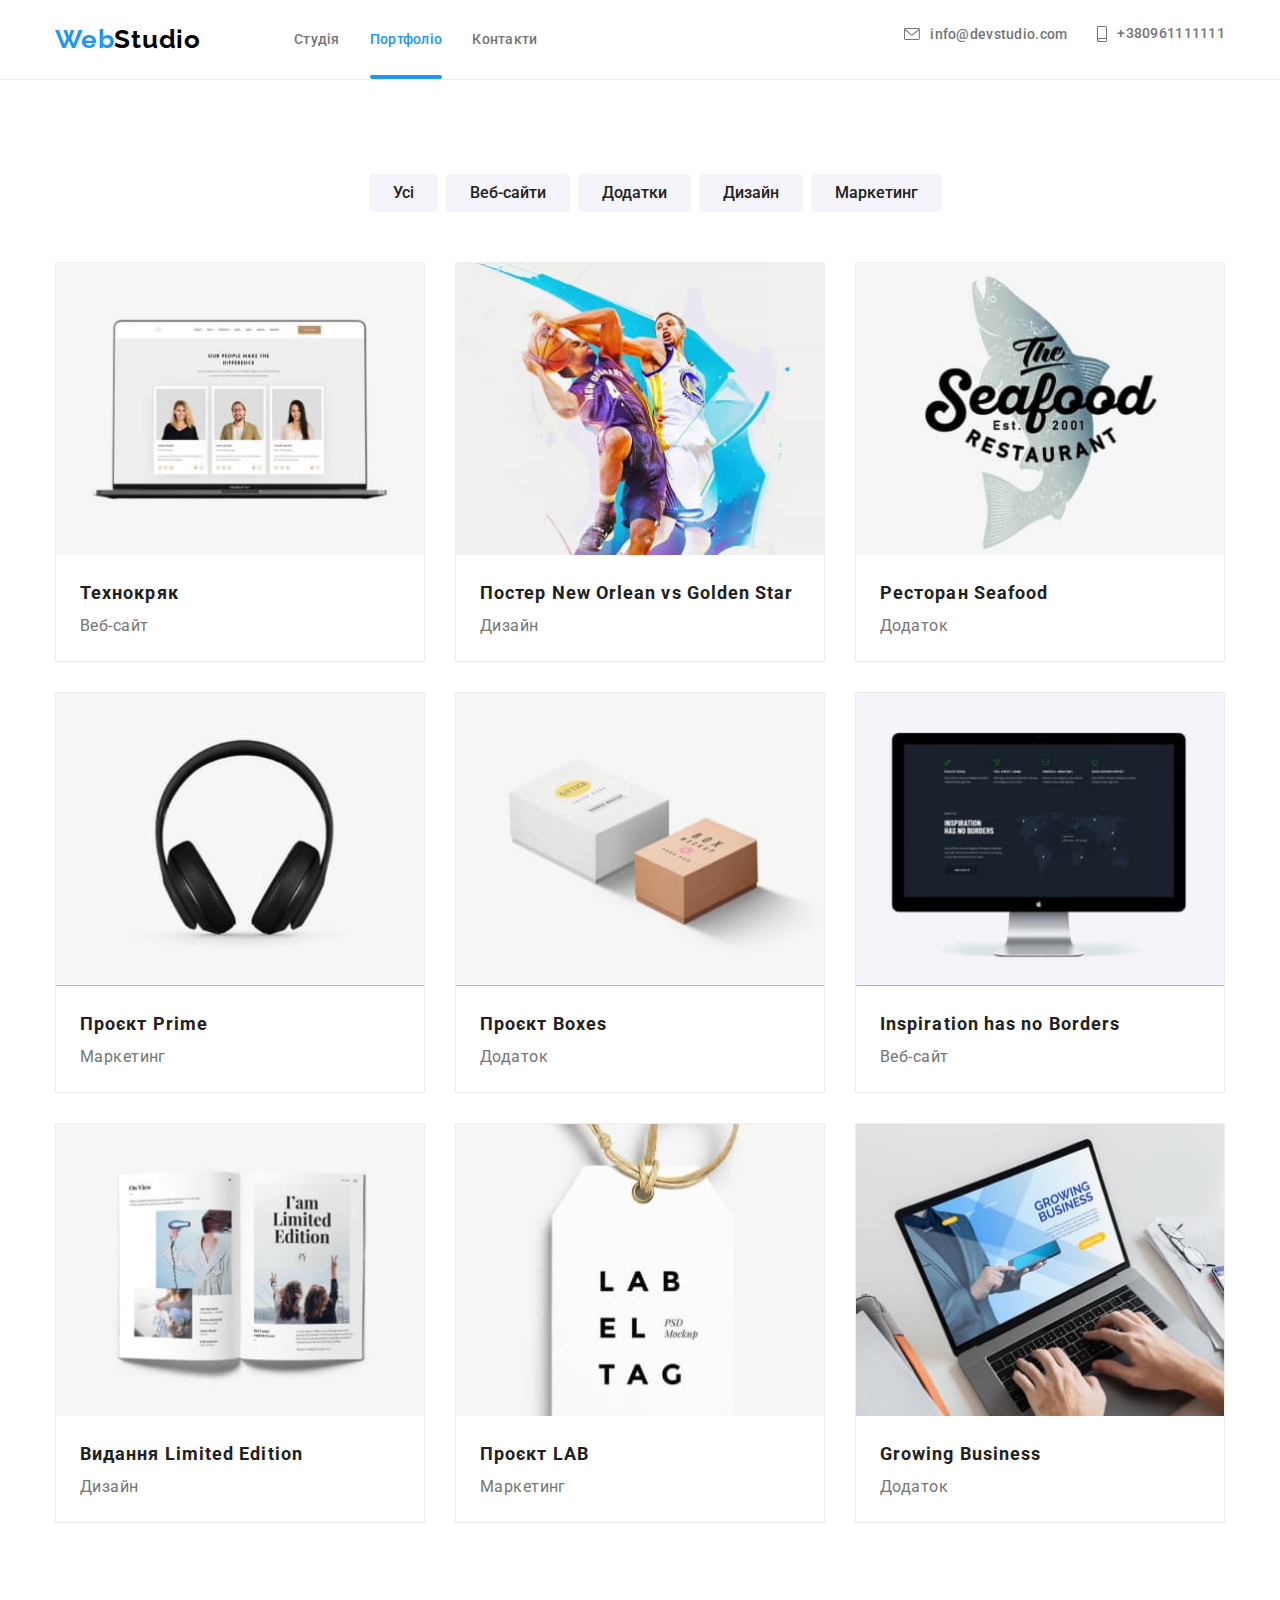
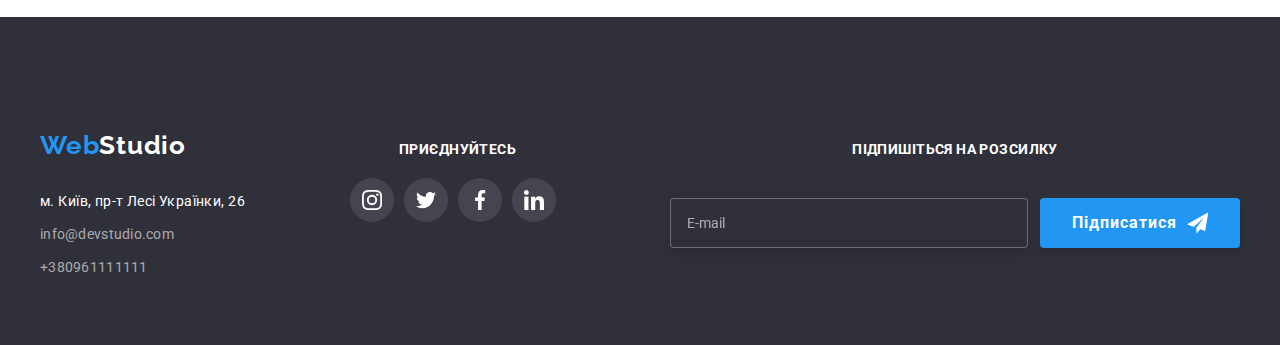
==== commit c6458367: "4" ====
--- a/portfolio.html
+++ b/portfolio.html
@@ -20,46 +20,55 @@
 
   <body class="page">
     <!-- Шапка сайта -->
-    <header class="header">
-      <div class="header__container header-nav">
-        <a href="#" class="header__logo">
-          <span class="header__web">Web</span>Studio
-        </a>
-        <nav>
-          <ul class="header__site-nav">
-            <li class="header__item">
-              <a href="./index.html" class="header__link">Студія</a>
-            </li>
-            <li class="header__item">
-              <a href="./portfolio.html" class="header__link current"
-                >Портфоліо</a
-              >
-            </li>
-            <li class="header__item">
-              <a href="#" class="header__link">Контакти</a>
-            </li>
-          </ul>
-        </nav>
-        <ul class="header__auth-nav">
+  <header class="header">
+    <div class="header__container header-nav">
+  
+      <a href="#" class="header__logo">
+        <span class="header__web">Web</span>Studio
+      </a>
+      <button type="button" class="header__burger-menu js-open-menu" aria-expanded="false" aria-controls="burger-menu">
+        <svg class="header__icon" width="40" height="40">
+          <use href="./images/icons.svg#icon-menu"></use>
+        </svg>
+        <span></span>
+        <span></span>
+        <span></span>
+      </button>
+      <nav class="header__nav">
+  
+        <ul class="header__site-nav">
+  
           <li class="header__item">
-            <a href="mailto:info@devstudio.com" class="header__auth-link">
-              <svg class="header__email-icon" width="16" height="12">
-                <use href="./images/icons.svg#icon-envelope"></use>
-              </svg>
-              info@devstudio.com
-            </a>
+            <a href="./index.html" class="header__link ">Студія</a>
           </li>
           <li class="header__item">
-            <a href="tel:+380961111111" class="header__auth-link">
-              <svg class="header__phone-icon" width="10" height="16">
-                <use href="./images/icons.svg#icon-smartphone"></use>
-              </svg>
-              +380961111111
-            </a>
+            <a href="#" class="header__link current">Портфоліо</a>
+          </li>
+          <li class="header__item">
+            <a href="#" class="header__link">Контакти</a>
           </li>
         </ul>
-      </div>
-    </header>
+      </nav>
+      <ul class="header__auth-nav">
+        <li class="header__item">
+          <a href="mailto:info@devstudio.com" class="header__auth-link">
+            <svg class="header__email-icon" width="16" height="12">
+              <use href="./images/icons.svg#icon-envelope"></use>
+            </svg>
+            info@devstudio.com
+          </a>
+        </li>
+        <li class="header__item">
+          <a href="tel:+380961111111" class="header__auth-link">
+            <svg class="header__phone-icon" width="10" height="16">
+              <use href="./images/icons.svg#icon-smartphone"></use>
+            </svg>
+            +380961111111
+          </a>
+        </li>
+      </ul>
+    </div>
+  </header>
 
     <!--Маин-->
     <main>
@@ -305,107 +314,139 @@
       </div>
     </main>
     <!-- Футер -->
-    <footer class="footer">
-      <div class="footer__container container">
-        <div class="footer__box">
-          <div>
-            <a href="" class="footer__logo">
-              <span class="footer__web">Web</span>Studio</a
-            >
-            <address class="footer__address">
-              <ul class="footer__nav">
-                <li class="footer__list">
-                  <a
-                    href="https://goo.gl/maps/CPtrU1FHBa2aNyZL9"
-                    target="_blank"
-                    rel="noopener noreferrer nofollow"
-                    class="footer__link--adress"
-                    >м. Київ, пр-т Лесі Українки, 26</a
-                  >
-                </li>
-                <li class="footer__list">
-                  <a href="mailto:info@devstudio.com" class="footer__link"
-                    >info@devstudio.com</a
-                  >
-                </li>
-                <li class="footer__list">
-                  <a href="tel:+380961111111" class="footer__link"
-                    >+380961111111</a
-                  >
-                </li>
-              </ul>
-            </address>
-          </div>
-          <div class="footer__join">
-            <strong class="footer__title">Приєднуйтесь</strong>
-            <ul class="footer__socials">
-              <li class="footer__content">
-                <a href="#" class="footer__links">
-                  <span class="footer__img">
-                    <svg class="footer__icon" width="20" height="20">
-                      <use href="./images/icons.svg#icon-instagram1"></use>
-                    </svg>
-                  </span>
-                </a>
+  <footer class="footer">
+    <div class="footer__container container">
+      <div class="footer__box">
+        <div class="footer__navigation">
+          <a href="" class="footer__logo">
+            <span class="footer__web">Web</span>Studio</a>
+          <address class="footer__address">
+            <ul class="footer__nav">
+              <li class="footer__list">
+                <a href="https://goo.gl/maps/CPtrU1FHBa2aNyZL9" target="_blank" rel="noopener noreferrer nofollow"
+                  class="footer__link--adress">м. Київ, пр-т Лесі Українки, 26</a>
               </li>
-              <li class="footer__content">
-                <a href="#" class="footer__links">
-                  <span class="footer__img">
-                    <svg class="footer__icon" width="20" height="20">
-                      <use href="./images/icons.svg#icon-twitter1"></use>
-                    </svg>
-                  </span>
-                </a>
+              <li class="footer__list">
+                <a href="mailto:info@devstudio.com" class="footer__link">info@devstudio.com</a>
               </li>
-              <li class="footer__content">
-                <a href="#" class="footer__links">
-                  <span class="footer__img">
-                    <svg class="footer__icon" width="20" height="20">
-                      <use href="./images/icons.svg#icon-facebook1"></use>
-                    </svg>
-                  </span>
-                </a>
-              </li>
-              <li class="footer__content">
-                <a href="#" class="footer__links">
-                  <span class="footer__img">
-                    <svg class="footer__icon" width="20" height="20">
-                      <use href="./images/icons.svg#icon-insta"></use>
-                    </svg>
-                  </span>
-                </a>
+              <li class="footer__list">
+                <a href="tel:+380961111111" class="footer__link">+380961111111</a>
               </li>
             </ul>
-          </div>
-          <div class="telegram footer__input">
-            <div>
-              <p class="telegram__label" for="telegram__post">
-                Підпишіться на розсилку
-              </p>
-              <div class="telegram__post">
-                <input
-                  class="telegram__input"
-                  id="telegram__post"
-                  type="email"
-                  name="telegram__post"
-                  required
-                  placeholder="E-mail"
-                />
-                <button
-                  class="primary-button telegram__button"
-                  type="submit"
-                  data-modal-open
-                >
-                  Підписатися
-                  <svg class="telegram__icon" width="24" height="24">
-                    <use href="./images/icons.svg#icon-telegram"></use>
+          </address>
+        </div>
+        <div class="footer__join">
+          <strong class="footer__title">Приєднуйтесь</strong>
+          <ul class="footer__socials">
+            <li class="footer__content">
+              <a href="#" class="footer__links">
+                <span class="footer__img">
+                  <svg class="footer__icon" width="20" height="20">
+                    <use href="./images/icons.svg#icon-instagram1"></use>
                   </svg>
-                </button>
-              </div>
+                </span>
+              </a>
+            </li>
+            <li class="footer__content">
+              <a href="#" class="footer__links">
+                <span class="footer__img">
+                  <svg class="footer__icon" width="20" height="20">
+                    <use href="./images/icons.svg#icon-twitter1"></use>
+                  </svg>
+                </span>
+              </a>
+            </li>
+            <li class="footer__content">
+              <a href="#" class="footer__links">
+                <span class="footer__img">
+                  <svg class="footer__icon" width="20" height="20">
+                    <use href="./images/icons.svg#icon-facebook1"></use>
+                  </svg>
+                </span>
+              </a>
+            </li>
+            <li class="footer__content">
+              <a href="#" class="footer__links">
+                <span class="footer__img">
+                  <svg class="footer__icon" width="20" height="20">
+                    <use href="./images/icons.svg#icon-insta"></use>
+                  </svg>
+                </span>
+              </a>
+            </li>
+          </ul>
+        </div>
+        <div class="telegram footer__input">
+          <div class="telegram__subscribe">
+            <p class="telegram__label" for="telegram__post">
+              Підпишіться на розсилку
+            </p>
+            <div class="telegram__post">
+              <input class="telegram__input" id="telegram__post" type="email" name="telegram__post" required
+                placeholder="E-mail" />
+              <button class="primary-button telegram__button" type="submit" data-modal-open>
+                Підписатися
+                <svg class="telegram__icon" width="24" height="24">
+                  <use href="./images/icons.svg#icon-telegram"></use>
+                </svg>
+              </button>
             </div>
           </div>
         </div>
       </div>
-    </footer>
+    </div>
+  </footer>
+  <!-- mobile-menu -->
+  <div class="mobile-menu js-menu-container">
+    <div class="container">
+      <button class="mobile-menu__close-button js-close-menu">
+        <svg class="mobile-menu__icon" width="40" height="40">
+          <use href="./images/icons.svg#icon-Vector"></use>
+        </svg>
+      </button>
+      <nav class="mobile-menu__nav">
+        <ul class="mobile-menu__site-nav">
+          <li class="mobile-menu__item">
+            <a href="#" class="mobile-menu__link current">Студія</a>
+          </li>
+          <li class="mobile-menu__item">
+            <a href="./portfolio.html" class="mobile-menu__link">Портфоліо</a>
+          </li>
+          <li class="mobile-menu__item">
+            <a href="#" class="mobile-menu__link">Контакти</a>
+          </li>
+        </ul>
+      </nav>
+      <ul class="mobile-menu__contacts">
+        <li class="mobile-menu__auth-item">
+          <a href="tel:+380961111111" class="mobile-menu__auth-link">
+  
+            +380961111111
+          </a>
+        </li>
+        <li class="mobile-menu__auth-item">
+          <a href="mailto:info@devstudio.com" class="mobile-menu__auth-link mobile-menu__mail">
+  
+            info@devstudio.com
+          </a>
+        </li>
+  
+      </ul>
+      <ul class="mobile-menu__socials">
+        <li class="mobile-menu__list">
+          <a href="#" class="mobile-menu__media">Instagram</a>
+        </li>
+        <li class="mobile-menu__list">
+          <a href="#" class="mobile-menu__media">Twitter</a>
+        </li>
+        <li class="mobile-menu__list">
+          <a href="#" class="mobile-menu__media">Facebook</a>
+        </li>
+        <li class="mobile-menu__list">
+          <a href="#" class="mobile-menu__media">LinkedIn</a>
+        </li>
+      </ul>
+    </div>
+  </div>
   </body>
 </html>
--- a/css/main.min.css
+++ b/css/main.min.css
@@ -1 +1 @@
-:root{--primary-text-color: #212121;--title-text-color: #757575;--accent-color: #2196f3;--primary-white-color: #fff;--black-text-color: #000;--button-color: #f5f4fa;--background-style-color: #2f303a;--button-active-color: #188ce8;--button-solid-color: #eeeeee;--bottom-line: #ececec;--overlay-color: #c4c4c4;--socials-color: #afb1b8}body{color:var(--title-text-color);font-family:"Roboto",sans-serif;font-size:14px;line-height:1.71;letter-spacing:.03em}img{display:block;max-width:100%;height:auto}h1,h2,h3,h4,h5,h6,p,ul{padding:0;margin:0}.container{max-width:1200px;margin:0 auto;padding-left:15px;padding-right:15px}.section{color:var(--primary-text-color);padding-top:94px;padding-bottom:94px}.primary-button{align-items:center;color:var(--primary-white-color);background-color:var(--accent-color);border:0;box-shadow:0px 4px 4px rgba(0,0,0,.15);border-radius:4px;font-family:inherit;font-weight:700;font-size:16px;line-height:1.875;letter-spacing:.06em;text-align:center;cursor:pointer;padding:10px 32px}.primary-button:hover{color:var(--primary-white-color);background:var(--button-active-color);box-shadow:0px 4px 4px rgba(0,0,0,.5);border-radius:4px}.primary-button:active{color:var(--primary-white-color);background:var(--button-active-color);box-shadow:0px 4px 4px rgba(0,0,0,.5);border-radius:4px}.visually-hidden{position:absolute;white-space:nowrap;width:1px;height:1px;overflow:hidden;border:0;padding:0;clip:rect(0 0 0 0);-webkit-clip-path:inset(50%);clip-path:inset(50%);margin:-1px}.checkbox{display:flex;align-items:center;justify-content:center;margin-top:20px}.checkbox__label{position:relative;display:flex;align-items:center;justify-content:center}.checkbox__label a{color:var(--accent-color)}.checkbox__input{-webkit-appearance:none;-moz-appearance:none;appearance:none}.checkbox__input:checked+.checkbox__icons{background-color:var(--accent-color);border-radius:2px;border:2px solid var(--accent-color);fill:var(--accent-color);opacity:1}.checkbox__icon{position:absolute;left:0;top:0}.checkbox__icon--accept{position:absolute;top:1px;left:1px;width:11px;height:8px;fill:var(--primary-white-color);opacity:1}.checkbox__icons{display:inline-block;position:relative;height:15px;width:16px;top:0;left:0;margin-right:9px;background-color:var(--primary-white-color);border:2px solid var(--black-text-color);border-radius:2px;transition:border-color var(--accent-color),background-color var(--accent-color),fill var(--accent-color);cursor:pointer}@media screen and (min-width: 480px){.clients{width:480px;padding:60px 0;align-items:center;margin:0 auto}}@media screen and (min-width: 768px){.clients{width:768px;align-items:center}}@media screen and (min-width: 1200px){.clients{width:1200px;margin:auto;padding:94px 0}}.clients__box{display:flex;list-style:none;align-items:center;justify-content:center;gap:30px}@media screen and (min-width: 480px){.clients__box{display:flex;flex-wrap:wrap}}@media screen and (min-width: 768px){.clients__box{width:768px}}@media screen and (min-width: 1200px){.clients__box{width:1200px;display:flex;flex-wrap:nowrap}}.clients__img{display:flex;fill:var(--socials-color);transition:fill 250ms cubic-bezier(0.4, 0, 0.2, 1)}.clients__img:hover,.clients__img:focus{fill:var(--accent-color)}.clients__team{width:170px;height:92px;border:1px solid var(--socials-color);border-radius:4px;transition:border 250ms cubic-bezier(0.4, 0, 0.2, 1)}.clients__team:hover,.clients__team:focus{border:1px solid var(--accent-color)}@media screen and (min-width: 480px){.clients__team{width:210px}}@media screen and (min-width: 768px){.clients__team{width:226px}}.clients__icon{background-size:contain;margin:16px auto}.clients__title{padding-bottom:50px;text-align:center;color:var(--primary-text-color);font-size:36px;line-height:1.17;letter-spacing:.03em}@media screen and (min-width: 480px){.clients__title{font-size:32px;line-height:1.14}}@media screen and (min-width: 768px){.clients__title{font-size:32px;line-height:1.14}}.desk{display:flex;flex-wrap:wrap;gap:30px;list-style:none}@media screen and (min-width: 480px){.desk{width:480px}}@media screen and (min-width: 768px){.desk{width:768px}}@media screen and (min-width: 1200px){.desk{width:1200px}}.desk__items{position:relative;max-width:370px;border:1px solid var(--button-solid-color);transition:ease-in-out .4s;overflow:hidden}.desk__items:hover .desk__active,.desk__items:focus .desk__active{transform:translateY(0);z-index:1}.desk__items:hover,.desk__items:focus{box-shadow:0px 3px 1px rgba(0,0,0,.1),0px 1px 2px rgba(0,0,0,.08),0px 2px 2px rgba(0,0,0,.12)}.desk__link{text-decoration:none;position:relative;z-index:2}.desk__link img{overflow:hidden;z-index:1}.desk__window{position:relative;overflow:hidden}.desk__active{position:absolute;top:0;left:0;width:100%;height:100%;transform:translateY(100%);background-color:rgba(33,150,243,.9);transition:transform 250ms cubic-bezier(0.4, 0, 0.2, 1);padding:63px 24px}.desk__text{color:var(--primary-white-color);font-weight:400;font-size:18px;line-height:1.555}.desk__description{margin:20px 24px}.desk__name{color:var(--primary-text-color);font-size:18px;line-height:2;letter-spacing:.06em}.desk__title{color:var(--title-text-color);font-size:16px;line-height:1.88}@media screen and (max-width: 1199px){.features{display:none}}@media screen and (max-width: 1199px){.features__container{display:none}}@media screen and (min-width: 1200px){.features__container{width:1200px}}.features__title{padding-bottom:50px;text-align:center;color:var(--primary-text-color);font-size:36px;line-height:1.17;letter-spacing:.03em}.features__list{display:flex;list-style:none;position:relative}.features__info{position:absolute;background:rgba(47,48,58,.8);bottom:0px;width:370px;height:70px}.features__text{font-weight:700;font-size:14px;line-height:1.14;text-align:center;text-transform:uppercase;color:var(--primary-white-color);margin:27px 0}.features__img+.features__img{margin-left:30px}.filter__section{padding-top:94px;padding-bottom:94px;list-style:none}@media screen and (min-width: 480px){.filter__section{width:480px}}@media screen and (min-width: 768px){.filter__section{width:768px}}@media screen and (min-width: 1200px){.filter__section{width:1200px}}.filter__features{display:flex;justify-content:center;margin:0 0 50px 0;list-style:none}.filter__button{padding:6px 22px;height:38px;width:auto;color:var(--primary-text-color);background-color:var(--button-color);border:0;border-radius:4px;font-weight:500;font-size:16px;line-height:1.63;font-family:inherit;cursor:pointer;transition:background-color 250ms cubic-bezier(0.4, 0, 0.2, 1)}.filter__button:first-child{padding:6px 24px}.filter__button:hover,.filter__button:focus{color:var(--primary-white-color);background-color:var(--accent-color);box-shadow:0px 3px 1px rgba(0,0,0,.1),0px 1px 2px rgba(0,0,0,.08),0px 2px 2px rgba(0,0,0,.12)}.filter__button:active{color:var(--primary-white-color);background-color:var(--accent-color)}.filter__list+.filter__list{padding-left:8px}.footer{padding:65px 0;background-color:var(--background-style-color)}@media screen and (min-width: 480px){.footer__box{display:flex;flex-direction:column;align-items:center;justify-content:center}}@media screen and (min-width: 768px){.footer__box{width:768px}}@media screen and (min-width: 1200px){.footer__box{width:1200px;display:flex;align-items:baseline;list-style:none;justify-content:space-between;flex-direction:row}}@media screen and (min-width: 480px){.footer__navigation{display:flex;align-items:center;justify-content:center;flex-direction:column}}@media screen and (min-width: 1200px){.footer__navigation{display:inline-block}}.footer__logo{color:var(--primary-white-color);font-family:"Raleway";font-weight:700;font-size:26px;line-height:1.14;letter-spacing:.03em;text-decoration:none}.footer__logo:hover,.footer__logo:focus{color:var(--primary-white-color);text-decoration:none}@media screen and (min-width: 480px){.footer__nav{padding-top:28px;display:flex;align-items:center;justify-content:center;flex-direction:column;list-style:none}}@media screen and (min-width: 1200px){.footer__nav{display:inline-block;list-style:none}}.footer__link{color:rgba(255,255,255,.6);font-weight:400;letter-spacing:.02em;text-decoration:none;font-style:normal;transition:color 250ms cubic-bezier(0.4, 0, 0.2, 1)}.footer__link:hover,.footer__link:focus{color:var(--accent-color)}.footer__web{color:var(--accent-color)}.footer__link--adress{color:var(--primary-white-color);text-decoration:none;font-style:normal}.footer__list:not(:last-child){margin-bottom:9px}.footer__join{margin-left:70px}@media screen and (min-width: 480px){.footer__join{margin-left:0;margin-top:60px}}.footer__title{margin-bottom:20px;font-weight:700;font-size:14px;line-height:1.14;text-transform:uppercase;color:var(--primary-white-color)}@media screen and (min-width: 480px){.footer__title{display:flex;align-items:center;justify-content:center}}.footer__socials{display:flex;list-style:none;justify-content:center;margin-top:20px}.footer__img{display:block;width:44px;height:44px;margin-right:10px;background-color:rgba(255,255,255,.1);fill:var(--primary-white-color);border-radius:50%;transition:background-color 250ms cubic-bezier(0.4, 0, 0.2, 1)}.footer__img:hover,.footer__img:focus{background-color:var(--accent-color);fill:var(--primary-white-color);border-radius:50%}.footer__icon{background-size:cover;margin:12px}.footer__input{margin-left:93px;display:flex}@media screen and (min-width: 480px){.footer__input{margin-left:0}}@media screen and (min-width: 480px){.telegram__subscribe{display:flex;flex-direction:column;align-items:center;margin-top:60px}}.telegram__label{font-weight:700;font-size:14px;line-height:1.14;text-transform:uppercase;color:var(--primary-white-color)}@media screen and (min-width: 480px){.telegram__post{display:flex;flex-direction:column;align-items:center;margin-top:20px}}@media screen and (min-width: 1200px){.telegram__post{display:flex;align-items:center;justify-content:center;align-items:flex-end;flex-direction:row}}.telegram__input{box-sizing:border-box;width:358px;height:50px;padding:15px 16px;outline:none;transition:border-color 250ms cubic-bezier(0.4, 0, 0.2, 1);border:1px solid rgba(255,255,255,.3);filter:drop-shadow(0px 4px 4px rgba(0, 0, 0, 0.15));border-radius:4px;background-color:var(--background-style-color);color:var(--primary-white-color)}.telegram__input::-moz-placeholder{color:rgba(255,255,255,.6)}.telegram__input:-ms-input-placeholder{color:rgba(255,255,255,.6)}.telegram__input::placeholder{color:rgba(255,255,255,.6)}@media screen and (min-width: 480px){.telegram__input{max-width:100%}}.telegram__button{display:flex;width:200px;height:50px;transition:box-shadow 250ms cubic-bezier(0.4, 0, 0.2, 1);margin-left:12px}@media screen and (min-width: 480px){.telegram__button{margin-top:20px;margin-left:0}}@media screen and (min-width: 768px){.telegram__button{margin-left:0}}@media screen and (min-width: 1200px){.telegram__button{margin-left:12px}}.telegram__icon{fill:var(--primary-white-color);margin-left:10px}.form__input-list{margin:10px 0}.form__label{display:block;font-size:12px;line-height:1.17;letter-spacing:.01em;margin-bottom:4px}.form__wrapper{position:relative}.form__wrapper:hover .form__icon,.form__wrapper:focus-within .form__icon{fill:var(--accent-color)}.form__input{width:100%;padding:11px 12px 11px 32px;border:1px solid rgba(33,33,33,.2);border-radius:4px;outline:none;transition:border-color 250ms cubic-bezier(0.4, 0, 0.2, 1)}.form__input:hover,.form__input:focus{border-color:var(--accent-color)}.form__icon{position:absolute;top:50%;left:12px;color:var(--primary-text-color);transform:translateY(-50%);fill:currentColor;transition:fill 250ms cubic-bezier(0.4, 0, 0.2, 1)}.form__textarea{padding:12px 16px;width:100%;height:120px;resize:none;font-size:12px;line-height:1.17;letter-spacing:.01em;color:var(--black-text-color);border:1px solid rgba(33,33,33,.2);border-radius:4px;outline:none;display:block;max-width:100%;transition:border-color 250ms cubic-bezier(0.4, 0, 0.2, 1)}.form__textarea::-moz-placeholder{color:rgba(117,117,117,.5)}.form__textarea:-ms-input-placeholder{color:rgba(117,117,117,.5)}.form__textarea::placeholder{color:rgba(117,117,117,.5)}.form__textarea:hover,.form__textarea:focus{border-color:var(--accent-color)}.form-button{position:relative;margin:0 auto;top:50%;left:50%;transform:translateX(-50%);margin-top:30px;transition:box-shadow 250ms cubic-bezier(0.4, 0, 0.2, 1)}.header{border-bottom:1px solid var(--bottom-line)}.header__container{max-width:1200px;margin:0 auto;padding-left:15px;padding-right:15px}@media screen and (min-width: 480px){.header__container{width:480px;position:relative}}@media screen and (min-width: 768px){.header__container{width:768px}}@media screen and (min-width: 1200px){.header__container{width:1200px}}.header__logo{color:var(--black-text-color);font-family:"Raleway";font-weight:700;font-size:26px;line-height:1.14;letter-spacing:.03em;text-decoration:none}.header__logo:hover{color:var(--accent-color);text-decoration:none}@media screen and (max-width: 767px){.header__logo{display:flex;min-height:60px;-webkit-box-pack:justify;align-items:center}}.header__web{color:var(--accent-color)}.header__site-nav{position:relative;display:flex;margin-left:93px;color:var(--primary-text-color);color:inherit;font-weight:500;font-size:14px;line-height:1.14;list-style:none;letter-spacing:.02em}@media screen and (max-width: 767px){.header__site-nav{display:none}}.header__link{position:relative;display:block;padding-top:32px;padding-bottom:31px;transition:color 250ms cubic-bezier(0.4, 0, 0.2, 1);text-decoration:none;color:inherit}.header__link:hover::after,.header__link:focus::after{opacity:1}.header__link.current::after{opacity:1}.header__link::after{position:absolute;bottom:0;display:block;width:100%;height:4px;border-radius:4px;background-color:var(--accent-color);content:"";opacity:0;transition:opacity 250ms cubic-bezier(0.4, 0, 0.2, 1)}.header__link:hover,.header__link:focus{position:relative;color:var(--accent-color)}.header__link.current{color:var(--accent-color)}.header__item:not(:last-child){margin-right:50px}.header__item:not(:last-child){margin-right:30px}.header__auth-nav{display:flex;margin-left:auto;color:var(--title-text-color);font-weight:500;font-size:14px;line-height:1.14;letter-spacing:.02em;height:16px;align-items:center;transition:color 250ms cubic-bezier(0.4, 0, 0.2, 1);list-style:none}@media screen and (max-width: 767px){.header__auth-nav{display:none}}.header__auth-link{position:relative;display:flex;padding-top:32px;padding-bottom:31px;transition:color 250ms cubic-bezier(0.4, 0, 0.2, 1);text-decoration:none;color:inherit;gap:10px;align-items:center}.header__auth-link:hover,.header__auth-link:focus{color:var(--accent-color);fill:var(--accent-color)}.header__auth-link:hover .header__email-icon,.header__auth-link:focus .header__email-icon{fill:var(--accent-color)}.header__auth-link:hover .header__phone-icon,.header__auth-link:focus .header__phone-icon{fill:var(--accent-color)}.header__email-icon{width:16px;height:12px;fill:var(--title-text-color);transition:fill 250ms cubic-bezier(0.4, 0, 0.2, 1)}.header__phone-icon{fill:var(--title-text-color);background-size:auto;align-items:center;transition:fill 250ms cubic-bezier(0.4, 0, 0.2, 1)}.header-nav{display:flex;align-items:center}.menu-toggle{position:absolute;top:10px;right:15px;min-height:40px;min-width:40px;display:flex;align-items:center;justify-content:center;margin:0px;padding:0px;background-color:rgba(0,0,0,0);cursor:pointer;border:none;border-radius:50%;outline:none;flex-direction:column;gap:3px}@media screen and (min-width: 768px){.menu-toggle{display:none}}.menu-toggle span{display:block;width:24px;height:3px;background-color:var(--primary-text-color);transition:transform 250ms cubic-bezier(0.4, 0, 0.2, 1),opacity 250ms cubic-bezier(0.4, 0, 0.2, 1)}.hero{max-width:1600px;margin:0 auto;padding-bottom:94px;background-color:var(--overlay-color);background-image:linear-gradient(to right, rgba(47, 48, 58, 0.4), rgba(47, 48, 58, 0.4)),url(../images/header.jpg);background-repeat:no-repeat;background-size:cover;background-position:center;text-align:center;padding:200px 0}@media screen and (min-width: 480px){.hero{width:480px;padding:94px 0}}@media screen and (min-width: 768px){.hero{width:768px}}@media screen and (min-width: 1200px){.hero{width:1200px}}@media screen and (min-width: 480px){.hero__title{margin:0 auto 30px;max-width:696px;color:var(--primary-white-color);text-transform:uppercase;font-weight:900;font-size:26px;line-height:1.62;letter-spacing:.06em}}@media screen and (min-width: 1200px){.hero__title{margin:0 auto 30px;max-width:696px;color:var(--primary-white-color);text-transform:uppercase;font-weight:900;font-size:44px;line-height:1.36;letter-spacing:.06em}}.mobile-menu{position:fixed;top:0;left:0;width:100%;height:100%;background-color:var(--primary-white-color)}.backdrop{position:fixed;top:0;left:0;width:100%;height:100%;z-index:1;background-color:rgba(0,0,0,.2);transition:opacity 250ms cubic-bezier(0.4, 0, 0.2, 1),visibility 250ms cubic-bezier(0.4, 0, 0.2, 1)}.is-hidden{opacity:0;visibility:hidden;pointer-events:none;overflow:hidden}.backdrop.is-hidden .modal{transform:translate(-50%, -50%) scale(1.3)}.modal{position:relative;top:50%;left:50%;transform:translate(-50%, -50%) scale(1);width:528px;height:581px;background-color:var(--primary-white-color);transition:transform 250ms cubic-bezier(0.4, 0, 0.2, 1);padding:40px}.modal__close--button{position:absolute;top:8px;right:8px;width:30px;height:30px;align-items:center;justify-content:center;background:none;cursor:pointer;border:1px solid rgba(0,0,0,.1);border-radius:50%}.modal__icon{position:relative;top:2px;left:1px}.modal__img{top:10px;right:10px;width:30px;height:30px;border:var(--black-text-color);fill:var(--black-text-color);border-radius:50%}.modal__img:hover,.modal__img:focus{fill:var(--accent-color)}.modal__text{color:var(--primary-text-color);font-weight:700;font-size:20px;line-height:1.15;text-align:center}@media screen and (min-width: 480px){.modal__text{line-height:1.5}}@media screen and (min-width: 768px){.modal__text{line-height:1.5}}@media screen and (min-width: 480px){.modal{width:450px;height:609px}}@media screen and (min-width: 768px){.modal{width:450px;height:609px}}@media screen and (min-width: 1200px){.modal{width:528px;height:581px}}@media screen and (min-width: 480px){.tagline{width:480x;padding-top:60px;padding-bottom:60px}}@media screen and (min-width: 768px){.tagline{width:768px;padding-top:60px}}@media screen and (min-width: 1200px){.tagline{width:1200px;padding-top:94px;list-style:none;margin:auto;padding-bottom:0px}}.tagline__container{display:flex;align-items:center;justify-content:center}.tagline__list{list-style:none}@media screen and (min-width: 480px){.tagline__list{display:flex;flex-direction:column}}@media screen and (min-width: 768px){.tagline__list{display:flex;flex-direction:row}}@media screen and (min-width: 1200px){.tagline__list{display:flex;gap:30px}}.tagline__contant{margin-left:30px}@media screen and (min-width: 480px){.tagline__contant{display:flex;flex-direction:column;margin-left:0px}}@media screen and (min-width: 768px){.tagline__contant{display:flex;flex-direction:column;width:50%}}@media screen and (min-width: 480px){.tagline__contant:not(:last-child){margin-bottom:30px}}.tagline__img{display:block;background-color:var(--button-color);border-radius:4px}.tagline__icon{height:70px;width:70px;margin:25px 40%;background-size:cover}.tagline__title{color:var(--primary-text-color);margin-bottom:10px;font-size:14px;line-height:1.14;letter-spacing:.03em;text-transform:uppercase}@media screen and (min-width: 480px){.tagline__title{display:flex;align-items:center;justify-content:center;margin-top:30px}}.team{background-color:var(--button-color)}.team__title{padding-top:94px;padding-bottom:50px;text-align:center;color:var(--primary-text-color);font-size:36px;line-height:1.17;letter-spacing:.03em}@media screen and (min-width: 480px){.team__title{font-size:28px;line-height:1.14;padding-top:60px;padding-bottom:30px}}@media screen and (min-width: 768px){.team__title{padding-top:60px;padding-bottom:30px}}.team__list{padding-bottom:94px;display:flex;list-style:none}@media screen and (min-width: 480px){.team__list{display:flex;flex-direction:column;padding-bottom:60px;align-items:center}}@media screen and (min-width: 768px){.team__list{padding-bottom:60px;align-items:center}}@media screen and (min-width: 1200px){.team__list{width:1200px;display:flex;flex-direction:row}}.team__photo{width:270px;height:428px;background-color:var(--primary-white-color);box-shadow:0px 1px 3px rgba(0,0,0,.12),0px 1px 1px rgba(0,0,0,.14),0px 2px 1px rgba(0,0,0,.2);border-radius:0px 0px 4px 4px;transition:ease-in-out .3s}.team__photo:hover,.team__photo:focus{box-shadow:5px 5px 3px rgba(0,0,0,.12),0px 1px 1px rgba(0,0,0,.14),0px 2px 1px rgba(0,0,0,.2)}.team__photo+.team__photo{margin-left:30px}@media screen and (min-width: 480px){.team__photo+.team__photo{margin-left:0px;margin-top:30px}}@media screen and (min-width: 768px){.team__photo+.team__photo{margin-left:0px}}@media screen and (min-width: 1200px){.team__photo+.team__photo{margin-left:30px;margin-top:0}}@media screen and (min-width: 480px){.team__photo{width:450px;height:auto}}@media screen and (min-width: 768px){.team__photo{width:768px}}@media screen and (min-width: 1200px){.team__photo{width:270px;height:428px}}@media screen and (min-width: 480px){.team__photo img{width:450px;height:auto;margin-bottom:24px}}@media screen and (min-width: 768px){.team__photo img{width:768px}}@media screen and (min-width: 1200px){.team__photo img{width:270px;height:auto}}.team__tagline{text-align:center;margin:30px 0 10px 0;color:var(--black-text-color);font-size:16px;line-height:1.19}.team__text{text-align:center;margin-bottom:16px;font-size:16px;line-height:1.19}.team__box{display:flex;list-style:none;align-items:center;justify-content:center;transition:background-color 250ms cubic-bezier(0.4, 0, 0.2, 1)}@media screen and (min-width: 480px){.team__box{margin-bottom:24px}}@media screen and (min-width: 1200px){.team__box{margin-bottom:0px}}.team__links{border-radius:50%;transition:background-color 250ms cubic-bezier(0.4, 0, 0.2, 1)}.team__icon{background-size:cover;margin:12px;transition:background-color 250ms cubic-bezier(0.4, 0, 0.2, 1)}.team__img{display:block;width:44px;height:44px;fill:var(--socials-color);margin-left:10px;transition:background-color 250ms cubic-bezier(0.4, 0, 0.2, 1);border-radius:50%}.team__img:hover,.team__img:focus{background-color:var(--accent-color);fill:var(--primary-white-color);border-radius:50%;transition:background-color 250ms cubic-bezier(0.4, 0, 0.2, 1)}/*# sourceMappingURL=main.min.css.map */+:root{--primary-text-color: #212121;--title-text-color: #757575;--accent-color: #2196f3;--primary-white-color: #fff;--black-text-color: #000;--button-color: #f5f4fa;--background-style-color: #2f303a;--button-active-color: #188ce8;--button-solid-color: #eeeeee;--bottom-line: #ececec;--overlay-color: #c4c4c4;--socials-color: #afb1b8}body{color:var(--title-text-color);font-family:"Roboto",sans-serif;font-size:14px;line-height:1.71;letter-spacing:.03em}img{display:block;max-width:100%;height:auto}h1,h2,h3,h4,h5,h6,p,ul{padding:0;margin:0}.container{max-width:1200px;margin:0 auto;padding-left:15px;padding-right:15px}.section{color:var(--primary-text-color);padding-top:94px;padding-bottom:94px}.primary-button{align-items:center;color:var(--primary-white-color);background-color:var(--accent-color);border:0;box-shadow:0px 4px 4px rgba(0,0,0,.15);border-radius:4px;font-family:inherit;font-weight:700;font-size:16px;line-height:1.875;letter-spacing:.06em;text-align:center;cursor:pointer;padding:10px 32px}.primary-button:hover{color:var(--primary-white-color);background:var(--button-active-color);box-shadow:0px 4px 4px rgba(0,0,0,.5);border-radius:4px}.primary-button:active{color:var(--primary-white-color);background:var(--button-active-color);box-shadow:0px 4px 4px rgba(0,0,0,.5);border-radius:4px}.visually-hidden{position:absolute;white-space:nowrap;width:1px;height:1px;overflow:hidden;border:0;padding:0;clip:rect(0 0 0 0);-webkit-clip-path:inset(50%);clip-path:inset(50%);margin:-1px}.checkbox{display:flex;align-items:center;justify-content:center;margin-top:20px}.checkbox__label{position:relative;display:flex;align-items:center;justify-content:center}.checkbox__label a{color:var(--accent-color)}@media screen and (min-width: 480px){.checkbox__label{font-size:12px;line-height:14px}}@media screen and (min-width: 768px){.checkbox__label{font-size:12px;line-height:14px}}@media screen and (min-width: 1200px){.checkbox__label{font-size:14px;line-height:1.71}}.checkbox__input{-webkit-appearance:none;-moz-appearance:none;appearance:none}.checkbox__input:checked+.checkbox__icons{background-color:var(--accent-color);border-radius:2px;border:2px solid var(--accent-color);fill:var(--accent-color);opacity:1}.checkbox__icon{position:absolute;left:0;top:0}.checkbox__icon--accept{position:absolute;top:1px;left:1px;width:11px;height:8px;fill:var(--primary-white-color);opacity:1}.checkbox__icons{display:inline-block;position:relative;height:15px;width:16px;top:0;left:0;margin-right:9px;background-color:var(--primary-white-color);border:2px solid var(--black-text-color);border-radius:2px;transition:border-color var(--accent-color),background-color var(--accent-color),fill var(--accent-color);cursor:pointer}@media screen and (min-width: 480px){.clients{width:480px;padding:60px 0;align-items:center;margin:0 auto}}@media screen and (min-width: 768px){.clients{width:768px;align-items:center}}@media screen and (min-width: 1200px){.clients{width:1200px;margin:auto;padding:94px 0}}.clients__box{display:flex;list-style:none;align-items:center;justify-content:center;gap:30px}@media screen and (min-width: 480px){.clients__box{display:flex;flex-wrap:wrap}}@media screen and (min-width: 768px){.clients__box{width:768px}}@media screen and (min-width: 1200px){.clients__box{width:1200px;display:flex;flex-wrap:nowrap}}.clients__img{display:flex;fill:var(--socials-color);transition:fill 250ms cubic-bezier(0.4, 0, 0.2, 1)}.clients__img:hover,.clients__img:focus{fill:var(--accent-color)}.clients__team{width:170px;height:92px;border:1px solid var(--socials-color);border-radius:4px;transition:border 250ms cubic-bezier(0.4, 0, 0.2, 1)}.clients__team:hover,.clients__team:focus{border:1px solid var(--accent-color)}@media screen and (min-width: 480px){.clients__team{width:210px}}@media screen and (min-width: 768px){.clients__team{width:226px}}.clients__icon{background-size:contain;margin:16px auto}.clients__title{padding-bottom:50px;text-align:center;color:var(--primary-text-color);font-size:36px;line-height:1.17;letter-spacing:.03em}@media screen and (min-width: 480px){.clients__title{font-size:32px;line-height:1.14}}@media screen and (min-width: 768px){.clients__title{font-size:32px;line-height:1.14}}.desk{display:flex;flex-wrap:wrap;gap:30px;list-style:none}@media screen and (min-width: 480px){.desk{width:480px}}@media screen and (min-width: 768px){.desk{width:768px}}@media screen and (min-width: 1200px){.desk{width:1200px}}.desk__items{position:relative;max-width:370px;border:1px solid var(--button-solid-color);transition:ease-in-out .4s;overflow:hidden}.desk__items:hover .desk__active,.desk__items:focus .desk__active{transform:translateY(0);z-index:1}.desk__items:hover,.desk__items:focus{box-shadow:0px 3px 1px rgba(0,0,0,.1),0px 1px 2px rgba(0,0,0,.08),0px 2px 2px rgba(0,0,0,.12)}.desk__link{text-decoration:none;position:relative;z-index:2}.desk__link img{overflow:hidden;z-index:1}.desk__window{position:relative;overflow:hidden}.desk__active{position:absolute;top:0;left:0;width:100%;height:100%;transform:translateY(100%);background-color:rgba(33,150,243,.9);transition:transform 250ms cubic-bezier(0.4, 0, 0.2, 1);padding:63px 24px}.desk__text{color:var(--primary-white-color);font-weight:400;font-size:18px;line-height:1.555}.desk__description{margin:20px 24px}.desk__name{color:var(--primary-text-color);font-size:18px;line-height:2;letter-spacing:.06em}.desk__title{color:var(--title-text-color);font-size:16px;line-height:1.88}@media screen and (max-width: 1199px){.features{display:none}}@media screen and (max-width: 1199px){.features__container{display:none}}@media screen and (min-width: 1200px){.features__container{width:1200px}}.features__title{padding-bottom:50px;text-align:center;color:var(--primary-text-color);font-size:36px;line-height:1.17;letter-spacing:.03em}.features__list{display:flex;list-style:none;position:relative}.features__info{position:absolute;background:rgba(47,48,58,.8);bottom:0px;width:370px;height:70px}.features__text{font-weight:700;font-size:14px;line-height:1.14;text-align:center;text-transform:uppercase;color:var(--primary-white-color);margin:27px 0}.features__img+.features__img{margin-left:30px}.filter__section{padding-top:94px;padding-bottom:94px;list-style:none}@media screen and (min-width: 480px){.filter__section{width:480px}}@media screen and (min-width: 768px){.filter__section{width:768px}}@media screen and (min-width: 1200px){.filter__section{width:1200px}}.filter__features{display:flex;justify-content:center;margin:0 0 50px 0;list-style:none}.filter__button{padding:6px 22px;height:38px;width:auto;color:var(--primary-text-color);background-color:var(--button-color);border:0;border-radius:4px;font-weight:500;font-size:16px;line-height:1.63;font-family:inherit;cursor:pointer;transition:background-color 250ms cubic-bezier(0.4, 0, 0.2, 1)}.filter__button:first-child{padding:6px 24px}.filter__button:hover,.filter__button:focus{color:var(--primary-white-color);background-color:var(--accent-color);box-shadow:0px 3px 1px rgba(0,0,0,.1),0px 1px 2px rgba(0,0,0,.08),0px 2px 2px rgba(0,0,0,.12)}.filter__button:active{color:var(--primary-white-color);background-color:var(--accent-color)}.filter__list+.filter__list{padding-left:8px}.footer{padding:65px 0;background-color:var(--background-style-color)}@media screen and (min-width: 480px){.footer__container{display:flex;flex-direction:column;align-items:center;justify-content:center}}@media screen and (min-width: 768px){.footer__container{width:768px}}@media screen and (min-width: 1200px){.footer__box{width:1200px;display:flex;align-items:baseline;list-style:none;justify-content:space-between;flex-direction:row}}@media screen and (min-width: 480px){.footer__navigation{display:flex;align-items:center;justify-content:center;flex-direction:column}}@media screen and (min-width: 1200px){.footer__navigation{display:inline-block}}.footer__logo{color:var(--primary-white-color);font-family:"Raleway";font-weight:700;font-size:26px;line-height:1.14;letter-spacing:.03em;text-decoration:none}.footer__logo:hover,.footer__logo:focus{color:var(--primary-white-color);text-decoration:none}@media screen and (min-width: 480px){.footer__nav{padding-top:28px;display:flex;align-items:center;justify-content:center;flex-direction:column;list-style:none}}@media screen and (min-width: 1200px){.footer__nav{display:inline-block;list-style:none}}.footer__link{color:rgba(255,255,255,.6);font-weight:400;letter-spacing:.02em;text-decoration:none;font-style:normal;transition:color 250ms cubic-bezier(0.4, 0, 0.2, 1)}.footer__link:hover,.footer__link:focus{color:var(--accent-color)}.footer__web{color:var(--accent-color)}.footer__link--adress{color:var(--primary-white-color);text-decoration:none;font-style:normal}.footer__list:not(:last-child){margin-bottom:9px}.footer__join{margin-left:70px}@media screen and (min-width: 480px){.footer__join{margin-left:0;margin-top:60px}}.footer__title{margin-bottom:20px;font-weight:700;font-size:14px;line-height:1.14;text-transform:uppercase;color:var(--primary-white-color)}@media screen and (min-width: 480px){.footer__title{display:flex;align-items:center;justify-content:center}}.footer__socials{display:flex;list-style:none;justify-content:center;margin-top:20px}.footer__img{display:block;width:44px;height:44px;margin-right:10px;background-color:rgba(255,255,255,.1);fill:var(--primary-white-color);border-radius:50%;transition:background-color 250ms cubic-bezier(0.4, 0, 0.2, 1)}.footer__img:hover,.footer__img:focus{background-color:var(--accent-color);fill:var(--primary-white-color);border-radius:50%}.footer__icon{background-size:cover;margin:12px}.footer__input{margin-left:93px;display:flex}@media screen and (min-width: 480px){.footer__input{margin-left:0}}@media screen and (min-width: 480px){.telegram__subscribe{display:flex;flex-direction:column;align-items:center;margin-top:60px}}.telegram__label{font-weight:700;font-size:14px;line-height:1.14;text-transform:uppercase;color:var(--primary-white-color)}@media screen and (min-width: 480px){.telegram__post{display:flex;flex-direction:column;align-items:center;margin-top:20px}}@media screen and (min-width: 1200px){.telegram__post{display:flex;align-items:center;justify-content:center;align-items:flex-end;flex-direction:row}}.telegram__input{box-sizing:border-box;width:358px;height:50px;padding:15px 16px;outline:none;transition:border-color 250ms cubic-bezier(0.4, 0, 0.2, 1);border:1px solid rgba(255,255,255,.3);filter:drop-shadow(0px 4px 4px rgba(0, 0, 0, 0.15));border-radius:4px;background-color:var(--background-style-color);color:var(--primary-white-color)}.telegram__input::-moz-placeholder{color:rgba(255,255,255,.6)}.telegram__input:-ms-input-placeholder{color:rgba(255,255,255,.6)}.telegram__input::placeholder{color:rgba(255,255,255,.6)}@media screen and (min-width: 480px){.telegram__input{max-width:100%}}.telegram__button{display:flex;width:200px;height:50px;transition:box-shadow 250ms cubic-bezier(0.4, 0, 0.2, 1);margin-left:12px}@media screen and (min-width: 480px){.telegram__button{margin-top:20px;margin-left:0}}@media screen and (min-width: 768px){.telegram__button{margin-left:0}}@media screen and (min-width: 1200px){.telegram__button{margin-left:12px}}.telegram__icon{fill:var(--primary-white-color);margin-left:10px}.form__input-list{margin:10px 0}.form__label{display:block;font-size:12px;line-height:1.17;letter-spacing:.01em;margin-bottom:4px}.form__wrapper{position:relative}.form__wrapper:hover .form__icon,.form__wrapper:focus-within .form__icon{fill:var(--accent-color)}.form__input{width:100%;padding:11px 12px 11px 32px;border:1px solid rgba(33,33,33,.2);border-radius:4px;outline:none;transition:border-color 250ms cubic-bezier(0.4, 0, 0.2, 1)}.form__input:hover,.form__input:focus{border-color:var(--accent-color)}.form__icon{position:absolute;top:50%;left:12px;color:var(--primary-text-color);transform:translateY(-50%);fill:currentColor;transition:fill 250ms cubic-bezier(0.4, 0, 0.2, 1)}.form__textarea{padding:12px 16px;width:100%;height:120px;resize:none;font-size:12px;line-height:1.17;letter-spacing:.01em;color:var(--black-text-color);border:1px solid rgba(33,33,33,.2);border-radius:4px;outline:none;display:block;max-width:100%;transition:border-color 250ms cubic-bezier(0.4, 0, 0.2, 1)}.form__textarea::-moz-placeholder{color:rgba(117,117,117,.5)}.form__textarea:-ms-input-placeholder{color:rgba(117,117,117,.5)}.form__textarea::placeholder{color:rgba(117,117,117,.5)}.form__textarea:hover,.form__textarea:focus{border-color:var(--accent-color)}.form-button{position:relative;margin:0 auto;top:50%;left:50%;transform:translateX(-50%);margin-top:30px;transition:box-shadow 250ms cubic-bezier(0.4, 0, 0.2, 1)}.header{border-bottom:1px solid var(--bottom-line)}.header__nav{display:none}@media screen and (min-width: 768px){.header__nav{display:block}}.header__container{max-width:1200px;margin:0 auto;padding-left:15px;padding-right:15px}@media screen and (min-width: 480px){.header__container{width:480px;position:relative}}@media screen and (min-width: 768px){.header__container{width:768px}}@media screen and (min-width: 1200px){.header__container{width:1200px}}.header__logo{color:var(--black-text-color);font-family:"Raleway";font-weight:700;font-size:26px;line-height:1.14;letter-spacing:.03em;text-decoration:none}.header__logo:hover{color:var(--accent-color);text-decoration:none}@media screen and (max-width: 767px){.header__logo{display:flex;min-height:60px;-webkit-box-pack:justify;align-items:center}}.header__web{color:var(--accent-color)}.header__burger-menu{background:none;border:none;cursor:pointer}@media screen and (min-width: 768px){.header__burger-menu{display:none}}.header__burger-menu:hover,.header__burger-menu:focus{fill:var(--accent-color)}.header__icon{height:16px;width:24px}.header__site-nav{position:relative;display:none;margin-left:93px;color:var(--primary-text-color);color:inherit;font-weight:500;font-size:14px;line-height:1.14;list-style:none;letter-spacing:.02em}@media screen and (min-width: 768px){.header__site-nav{display:flex}}.header__link{position:relative;display:block;padding-top:32px;padding-bottom:31px;transition:color 250ms cubic-bezier(0.4, 0, 0.2, 1);text-decoration:none;color:inherit}.header__link:hover::after,.header__link:focus::after{opacity:1}.header__link.current::after{opacity:1}.header__link::after{position:absolute;bottom:0;display:block;width:100%;height:4px;border-radius:4px;background-color:var(--accent-color);content:"";opacity:0;transition:opacity 250ms cubic-bezier(0.4, 0, 0.2, 1)}.header__link:hover,.header__link:focus{position:relative;color:var(--accent-color)}.header__link.current{color:var(--accent-color)}.header__item:not(:last-child){margin-right:50px}.header__item:not(:last-child){margin-right:30px}.header__auth-nav{display:none;margin-left:auto;color:var(--title-text-color);font-weight:500;font-size:14px;line-height:1.14;letter-spacing:.02em;height:16px;align-items:center;transition:color 250ms cubic-bezier(0.4, 0, 0.2, 1);list-style:none}@media screen and (min-width: 768px){.header__auth-nav{display:flex;flex-direction:column;align-items:flex-start;margin-bottom:20px}}@media screen and (min-width: 1200px){.header__auth-nav{display:flex;margin-bottom:0px;flex-direction:row;align-items:center}}.header__auth-link{position:relative;display:flex;padding-top:32px;padding-bottom:31px;transition:color 250ms cubic-bezier(0.4, 0, 0.2, 1);text-decoration:none;color:inherit;gap:10px;align-items:center}.header__auth-link:hover,.header__auth-link:focus{color:var(--accent-color);fill:var(--accent-color)}@media screen and (min-width: 768px){.header__auth-link{display:flex;padding-bottom:10px;padding-top:0}}@media screen and (min-width: 1200px){.header__auth-link{display:flex}}.header__auth-link:hover .header__email-icon,.header__auth-link:focus .header__email-icon{fill:var(--accent-color)}.header__auth-link:hover .header__phone-icon,.header__auth-link:focus .header__phone-icon{fill:var(--accent-color)}.header__email-icon{width:16px;height:12px;fill:var(--title-text-color);transition:fill 250ms cubic-bezier(0.4, 0, 0.2, 1)}.header__phone-icon{fill:var(--title-text-color);background-size:auto;align-items:center;transition:fill 250ms cubic-bezier(0.4, 0, 0.2, 1)}.header-nav{display:flex;align-items:center;justify-content:space-between}.hero{max-width:1600px;margin:0 auto;padding-bottom:94px;background-color:var(--overlay-color);background-image:linear-gradient(to right, rgba(47, 48, 58, 0.4), rgba(47, 48, 58, 0.4)),url(../images/header.jpg);background-repeat:no-repeat;background-size:cover;background-position:center;text-align:center;padding:200px 0}@media screen and (min-width: 480px){.hero{width:480px;padding:94px 0}}@media screen and (min-width: 768px){.hero{width:768px}}@media screen and (min-width: 1200px){.hero{width:1200px}}@media screen and (min-width: 480px){.hero__title{margin:0 auto 30px;max-width:696px;color:var(--primary-white-color);text-transform:uppercase;font-weight:900;font-size:26px;line-height:1.62;letter-spacing:.06em}}@media screen and (min-width: 1200px){.hero__title{margin:0 auto 30px;max-width:696px;color:var(--primary-white-color);text-transform:uppercase;font-weight:900;font-size:44px;line-height:1.36;letter-spacing:.06em}}.mobile-menu{position:fixed;top:0;left:0;transform:translateX(100%);width:100%;height:100%;background-color:var(--primary-white-color);padding:40px;z-index:1111;transition:transform 250ms cubic-bezier(0.4, 0, 0.2, 1)}.mobile-menu.is-open{transform:translateX(0)}.mobile-menu__close-button{position:absolute;top:21px;right:25px;background:none;border:none;cursor:pointer}.mobile-menu__icon{width:19px;height:19px}.mobile-menu__icon:hover,.mobile-menu__icon:focus{fill:var(--accent-color)}.mobile-menu__site-nav{list-style:none;display:block}.mobile-menu__item{margin-bottom:32px}.mobile-menu__link{text-decoration:none;color:var(--primary-text-color);font-weight:500;font-size:40px;line-height:1.175;cursor:pointer;letter-spacing:.02em}.mobile-menu__link:hover,.mobile-menu__link:focus{color:var(--accent-color)}.mobile-menu__contacts{display:flex;flex-direction:column;position:fixed;bottom:134px;left:40px;list-style:none;font-weight:500;font-size:34px;line-height:1.18;letter-spacing:.02em;cursor:pointer}.mobile-menu__auth-link{color:var(--title-text-color);text-decoration:none}.mobile-menu__auth-link:hover,.mobile-menu__auth-link:focus{color:var(--accent-color)}.mobile-menu__auth-item{display:block}.mobile-menu__auth-item+.mobile-menu__auth-item{margin-top:32px}.mobile-menu__mail{font-size:24px;line-height:1.17}.mobile-menu__socials{display:flex;list-style:none;position:absolute;bottom:48px;left:40px;gap:20px}.mobile-menu__media{font-size:18px;line-height:1.22;letter-spacing:.02em;text-decoration:none;color:var(--accent-color)}.mobile-menu__list:not(:last-child){border-right:1px solid rgba(33,33,33,.2)}.backdrop{position:fixed;top:0;left:0;width:100%;height:100%;z-index:1;background-color:rgba(0,0,0,.2);transition:opacity 250ms cubic-bezier(0.4, 0, 0.2, 1),visibility 250ms cubic-bezier(0.4, 0, 0.2, 1)}.is-hidden{opacity:0;visibility:hidden;pointer-events:none;overflow:hidden}.backdrop.is-hidden .modal{transform:translate(-50%, -50%) scale(1.3)}.modal{position:relative;top:50%;left:50%;transform:translate(-50%, -50%) scale(1);width:528px;height:581px;background-color:var(--primary-white-color);transition:transform 250ms cubic-bezier(0.4, 0, 0.2, 1);padding:40px}.modal__close--button{position:absolute;top:8px;right:8px;width:30px;height:30px;align-items:center;justify-content:center;background:none;cursor:pointer;border:1px solid rgba(0,0,0,.1);border-radius:50%}.modal__icon{position:relative;top:2px;left:1px}.modal__img{top:10px;right:10px;width:30px;height:30px;border:var(--black-text-color);fill:var(--black-text-color);border-radius:50%}.modal__img:hover,.modal__img:focus{fill:var(--accent-color)}.modal__text{color:var(--primary-text-color);font-weight:700;font-size:20px;line-height:1.15;text-align:center}@media screen and (min-width: 480px){.modal__text{line-height:1.5}}@media screen and (min-width: 768px){.modal__text{line-height:1.5}}@media screen and (min-width: 480px){.modal{width:450px;height:609px}}@media screen and (min-width: 768px){.modal{width:450px;height:609px}}@media screen and (min-width: 1200px){.modal{width:528px;height:581px}}.tagline__container{display:flex;align-items:center;justify-content:center}@media screen and (min-width: 480px){.tagline__container{width:480x;padding-top:60px;padding-bottom:60px}}@media screen and (min-width: 768px){.tagline__container{width:768px;padding-top:60px}}@media screen and (min-width: 1200px){.tagline__container{width:1200px;padding-top:94px;list-style:none;margin:auto;padding-bottom:0px}}.tagline__list{list-style:none}@media screen and (min-width: 480px){.tagline__list{display:flex;flex-direction:column}}@media screen and (min-width: 768px){.tagline__list{display:flex;flex-direction:row}}@media screen and (min-width: 1200px){.tagline__list{display:flex;gap:30px}}.tagline__contant{margin-left:30px}@media screen and (min-width: 480px){.tagline__contant{display:flex;flex-direction:column;margin-left:0px}}@media screen and (min-width: 768px){.tagline__contant{display:flex;flex-direction:column;width:50%}}@media screen and (min-width: 480px){.tagline__contant:not(:last-child){margin-bottom:30px}}.tagline__img{display:block;background-color:var(--button-color);border-radius:4px}.tagline__icon{height:70px;width:70px;margin:25px 40%;background-size:cover}.tagline__title{color:var(--primary-text-color);margin-bottom:10px;font-size:14px;line-height:1.14;letter-spacing:.03em;text-transform:uppercase}@media screen and (min-width: 480px){.tagline__title{display:flex;align-items:center;justify-content:center;margin-top:30px}}.team{background-color:var(--button-color)}.team__title{padding-top:94px;padding-bottom:50px;text-align:center;color:var(--primary-text-color);font-size:36px;line-height:1.17;letter-spacing:.03em}@media screen and (min-width: 480px){.team__title{font-size:28px;line-height:1.14;padding-top:60px;padding-bottom:30px}}@media screen and (min-width: 768px){.team__title{padding-top:60px;padding-bottom:30px}}.team__list{padding-bottom:94px;display:flex;list-style:none}@media screen and (min-width: 480px){.team__list{display:flex;flex-direction:column;padding-bottom:60px;align-items:center}}@media screen and (min-width: 768px){.team__list{padding-bottom:60px;align-items:center}}@media screen and (min-width: 1200px){.team__list{width:1200px;display:flex;flex-direction:row}}.team__photo{width:270px;height:428px;background-color:var(--primary-white-color);box-shadow:0px 1px 3px rgba(0,0,0,.12),0px 1px 1px rgba(0,0,0,.14),0px 2px 1px rgba(0,0,0,.2);border-radius:0px 0px 4px 4px;transition:ease-in-out .3s}.team__photo:hover,.team__photo:focus{box-shadow:5px 5px 3px rgba(0,0,0,.12),0px 1px 1px rgba(0,0,0,.14),0px 2px 1px rgba(0,0,0,.2)}.team__photo+.team__photo{margin-left:30px}@media screen and (min-width: 480px){.team__photo+.team__photo{margin-left:0px;margin-top:30px}}@media screen and (min-width: 768px){.team__photo+.team__photo{margin-left:0px}}@media screen and (min-width: 1200px){.team__photo+.team__photo{margin-left:30px;margin-top:0}}@media screen and (min-width: 480px){.team__photo{width:450px;height:auto}}@media screen and (min-width: 768px){.team__photo{width:768px}}@media screen and (min-width: 1200px){.team__photo{width:270px;height:428px}}@media screen and (min-width: 480px){.team__photo img{width:450px;height:auto;margin-bottom:24px}}@media screen and (min-width: 768px){.team__photo img{width:768px}}@media screen and (min-width: 1200px){.team__photo img{width:270px;height:auto}}.team__tagline{text-align:center;margin:30px 0 10px 0;color:var(--black-text-color);font-size:16px;line-height:1.19}.team__text{text-align:center;margin-bottom:16px;font-size:16px;line-height:1.19}.team__box{display:flex;list-style:none;align-items:center;justify-content:center;transition:background-color 250ms cubic-bezier(0.4, 0, 0.2, 1)}@media screen and (min-width: 480px){.team__box{margin-bottom:24px}}@media screen and (min-width: 1200px){.team__box{margin-bottom:0px}}.team__links{border-radius:50%;transition:background-color 250ms cubic-bezier(0.4, 0, 0.2, 1)}.team__icon{background-size:cover;margin:12px;transition:background-color 250ms cubic-bezier(0.4, 0, 0.2, 1)}.team__img{display:block;width:44px;height:44px;fill:var(--socials-color);margin-left:10px;transition:background-color 250ms cubic-bezier(0.4, 0, 0.2, 1);border-radius:50%}.team__img:hover,.team__img:focus{background-color:var(--accent-color);fill:var(--primary-white-color);border-radius:50%;transition:background-color 250ms cubic-bezier(0.4, 0, 0.2, 1)}/*# sourceMappingURL=main.min.css.map */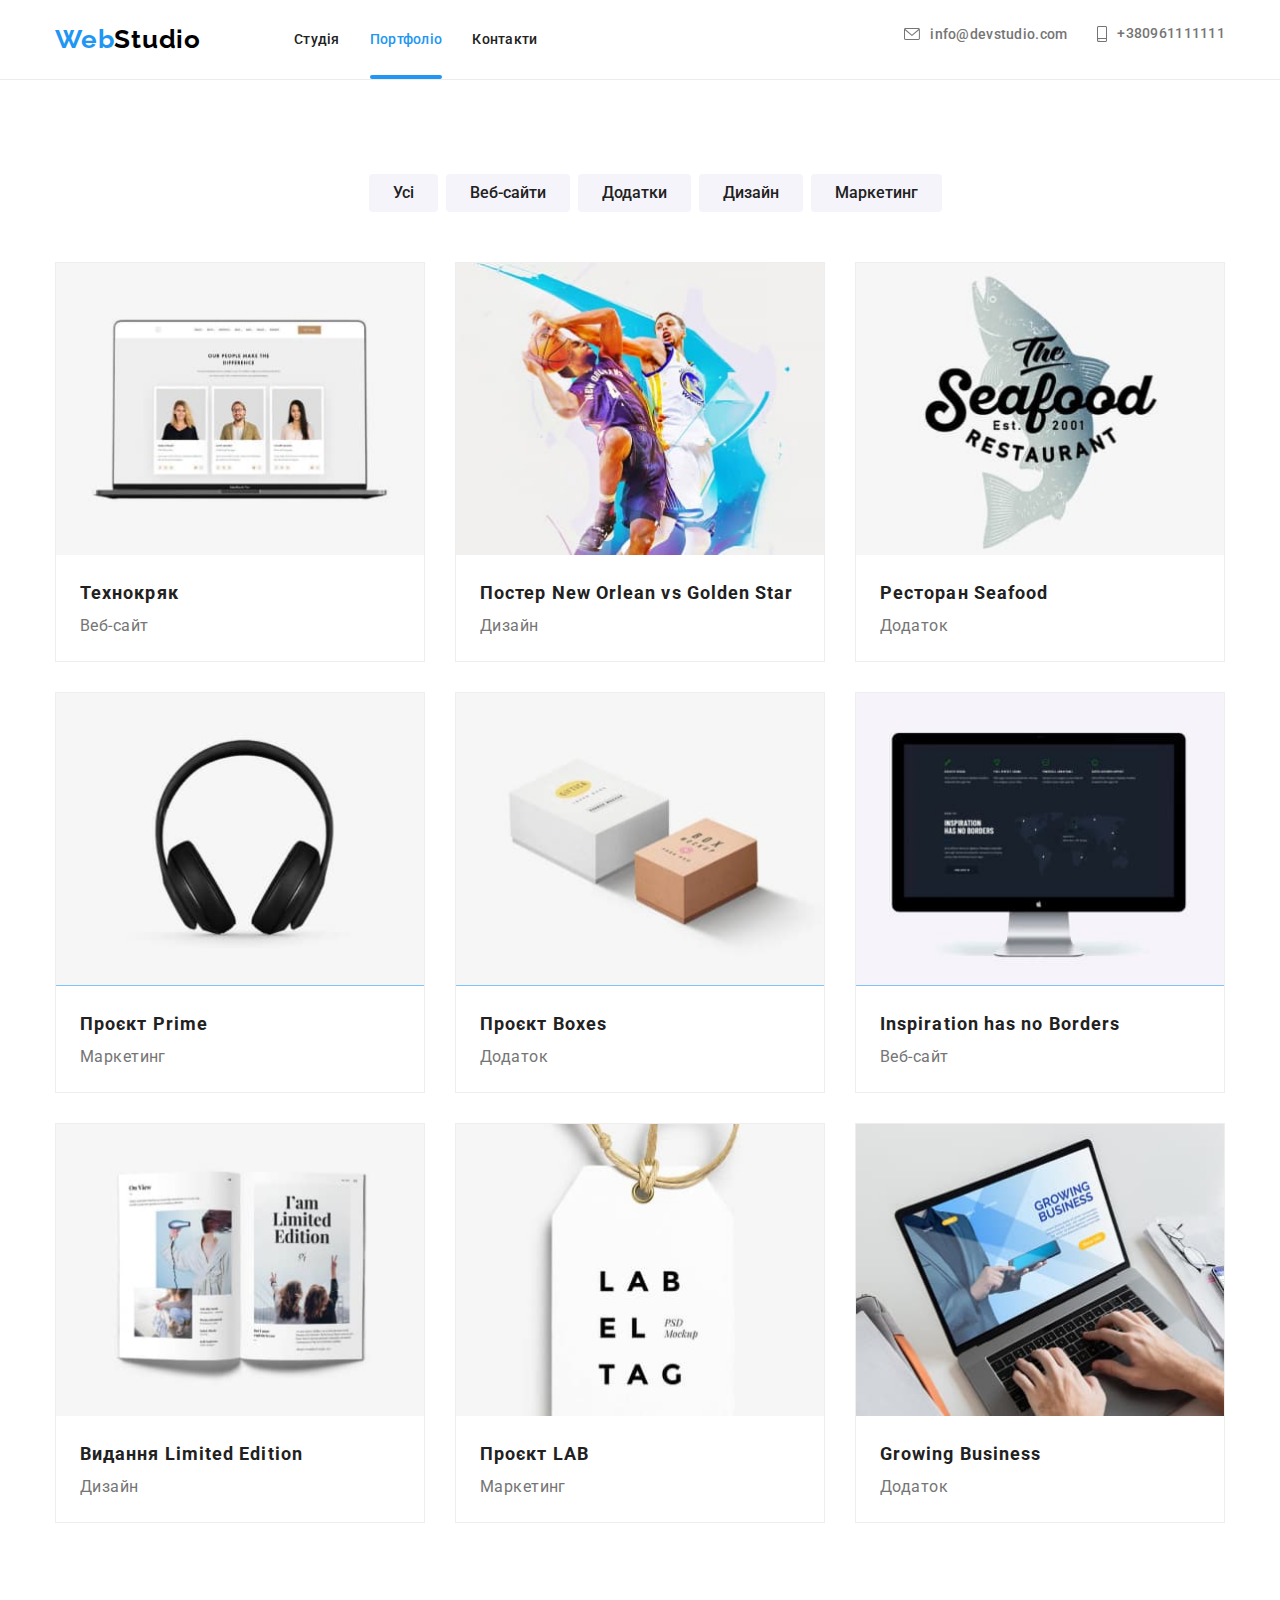
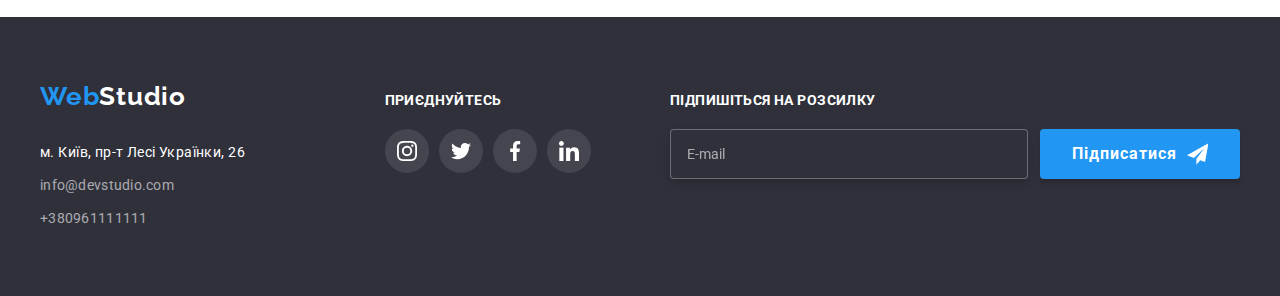
==== commit 0b277e43: "11" ====
--- a/portfolio.html
+++ b/portfolio.html
@@ -20,55 +20,57 @@
 
   <body class="page">
     <!-- Шапка сайта -->
-  <header class="header">
-    <div class="header__container header-nav">
-  
-      <a href="#" class="header__logo">
-        <span class="header__web">Web</span>Studio
-      </a>
-      <button type="button" class="header__burger-menu js-open-menu" aria-expanded="false" aria-controls="burger-menu">
-        <svg class="header__icon" width="40" height="40">
-          <use href="./images/icons.svg#icon-menu"></use>
-        </svg>
-        <span></span>
-        <span></span>
-        <span></span>
-      </button>
-      <nav class="header__nav">
-  
-        <ul class="header__site-nav">
-  
+    <header class="header">
+      <div class="header__container header-nav">
+        <a href="#" class="header__logo">
+          <span class="header__web">Web</span>Studio
+        </a>
+        <button
+          type="button"
+          class="header__burger-menu js-open-menu"
+          aria-expanded="false"
+          aria-controls="burger-menu"
+        >
+          <svg class="header__icon" width="40" height="40">
+            <use href="./images/icons.svg#icon-menu"></use>
+          </svg>
+          <span></span>
+          <span></span>
+          <span></span>
+        </button>
+        <nav class="header__nav">
+          <ul class="header__site-nav">
+            <li class="header__item">
+              <a href="./index.html" class="header__link">Студія</a>
+            </li>
+            <li class="header__item">
+              <a href="#" class="header__link current">Портфоліо</a>
+            </li>
+            <li class="header__item">
+              <a href="#" class="header__link">Контакти</a>
+            </li>
+          </ul>
+        </nav>
+        <ul class="header__auth-nav">
           <li class="header__item">
-            <a href="./index.html" class="header__link ">Студія</a>
+            <a href="mailto:info@devstudio.com" class="header__auth-link">
+              <svg class="header__email-icon" width="16" height="12">
+                <use href="./images/icons.svg#icon-envelope"></use>
+              </svg>
+              info@devstudio.com
+            </a>
           </li>
           <li class="header__item">
-            <a href="#" class="header__link current">Портфоліо</a>
-          </li>
-          <li class="header__item">
-            <a href="#" class="header__link">Контакти</a>
+            <a href="tel:+380961111111" class="header__auth-link">
+              <svg class="header__phone-icon" width="10" height="16">
+                <use href="./images/icons.svg#icon-smartphone"></use>
+              </svg>
+              +380961111111
+            </a>
           </li>
         </ul>
-      </nav>
-      <ul class="header__auth-nav">
-        <li class="header__item">
-          <a href="mailto:info@devstudio.com" class="header__auth-link">
-            <svg class="header__email-icon" width="16" height="12">
-              <use href="./images/icons.svg#icon-envelope"></use>
-            </svg>
-            info@devstudio.com
-          </a>
-        </li>
-        <li class="header__item">
-          <a href="tel:+380961111111" class="header__auth-link">
-            <svg class="header__phone-icon" width="10" height="16">
-              <use href="./images/icons.svg#icon-smartphone"></use>
-            </svg>
-            +380961111111
-          </a>
-        </li>
-      </ul>
-    </div>
-  </header>
+      </div>
+    </header>
 
     <!--Маин-->
     <main>
@@ -314,139 +316,159 @@
       </div>
     </main>
     <!-- Футер -->
-  <footer class="footer">
-    <div class="footer__container container">
-      <div class="footer__box">
-        <div class="footer__navigation">
-          <a href="" class="footer__logo">
-            <span class="footer__web">Web</span>Studio</a>
-          <address class="footer__address">
-            <ul class="footer__nav">
-              <li class="footer__list">
-                <a href="https://goo.gl/maps/CPtrU1FHBa2aNyZL9" target="_blank" rel="noopener noreferrer nofollow"
-                  class="footer__link--adress">м. Київ, пр-т Лесі Українки, 26</a>
+    <footer class="footer">
+      <div class="footer__container container">
+        <div class="footer__box">
+          <div class="footer__navigation">
+            <a href="" class="footer__logo">
+              <span class="footer__web">Web</span>Studio</a
+            >
+            <address class="footer__address">
+              <ul class="footer__nav">
+                <li class="footer__list">
+                  <a
+                    href="https://goo.gl/maps/CPtrU1FHBa2aNyZL9"
+                    target="_blank"
+                    rel="noopener noreferrer nofollow"
+                    class="footer__link--adress"
+                    >м. Київ, пр-т Лесі Українки, 26</a
+                  >
+                </li>
+                <li class="footer__list">
+                  <a href="mailto:info@devstudio.com" class="footer__link"
+                    >info@devstudio.com</a
+                  >
+                </li>
+                <li class="footer__list">
+                  <a href="tel:+380961111111" class="footer__link"
+                    >+380961111111</a
+                  >
+                </li>
+              </ul>
+            </address>
+          </div>
+          <div class="footer__join">
+            <strong class="footer__title">Приєднуйтесь</strong>
+            <ul class="footer__socials">
+              <li class="footer__content">
+                <a href="#" class="footer__links">
+                  <span class="footer__img">
+                    <svg class="footer__icon" width="20" height="20">
+                      <use href="./images/icons.svg#icon-instagram1"></use>
+                    </svg>
+                  </span>
+                </a>
               </li>
-              <li class="footer__list">
-                <a href="mailto:info@devstudio.com" class="footer__link">info@devstudio.com</a>
+              <li class="footer__content">
+                <a href="#" class="footer__links">
+                  <span class="footer__img">
+                    <svg class="footer__icon" width="20" height="20">
+                      <use href="./images/icons.svg#icon-twitter1"></use>
+                    </svg>
+                  </span>
+                </a>
               </li>
-              <li class="footer__list">
-                <a href="tel:+380961111111" class="footer__link">+380961111111</a>
+              <li class="footer__content">
+                <a href="#" class="footer__links">
+                  <span class="footer__img">
+                    <svg class="footer__icon" width="20" height="20">
+                      <use href="./images/icons.svg#icon-facebook1"></use>
+                    </svg>
+                  </span>
+                </a>
+              </li>
+              <li class="footer__content">
+                <a href="#" class="footer__links">
+                  <span class="footer__img">
+                    <svg class="footer__icon" width="20" height="20">
+                      <use href="./images/icons.svg#icon-insta"></use>
+                    </svg>
+                  </span>
+                </a>
               </li>
             </ul>
-          </address>
-        </div>
-        <div class="footer__join">
-          <strong class="footer__title">Приєднуйтесь</strong>
-          <ul class="footer__socials">
-            <li class="footer__content">
-              <a href="#" class="footer__links">
-                <span class="footer__img">
-                  <svg class="footer__icon" width="20" height="20">
-                    <use href="./images/icons.svg#icon-instagram1"></use>
+          </div>
+          <div class="telegram footer__input">
+            <div class="telegram__subscribe">
+              <p class="telegram__label" for="telegram__post">
+                Підпишіться на розсилку
+              </p>
+              <div class="telegram__post">
+                <input
+                  class="telegram__input"
+                  id="telegram__post"
+                  type="email"
+                  name="telegram__post"
+                  required
+                  placeholder="E-mail"
+                />
+                <button
+                  class="primary-button telegram__button"
+                  type="submit"
+                  data-modal-open
+                >
+                  Підписатися
+                  <svg class="telegram__icon" width="24" height="24">
+                    <use href="./images/icons.svg#icon-telegram"></use>
                   </svg>
-                </span>
-              </a>
-            </li>
-            <li class="footer__content">
-              <a href="#" class="footer__links">
-                <span class="footer__img">
-                  <svg class="footer__icon" width="20" height="20">
-                    <use href="./images/icons.svg#icon-twitter1"></use>
-                  </svg>
-                </span>
-              </a>
-            </li>
-            <li class="footer__content">
-              <a href="#" class="footer__links">
-                <span class="footer__img">
-                  <svg class="footer__icon" width="20" height="20">
-                    <use href="./images/icons.svg#icon-facebook1"></use>
-                  </svg>
-                </span>
-              </a>
-            </li>
-            <li class="footer__content">
-              <a href="#" class="footer__links">
-                <span class="footer__img">
-                  <svg class="footer__icon" width="20" height="20">
-                    <use href="./images/icons.svg#icon-insta"></use>
-                  </svg>
-                </span>
-              </a>
-            </li>
-          </ul>
-        </div>
-        <div class="telegram footer__input">
-          <div class="telegram__subscribe">
-            <p class="telegram__label" for="telegram__post">
-              Підпишіться на розсилку
-            </p>
-            <div class="telegram__post">
-              <input class="telegram__input" id="telegram__post" type="email" name="telegram__post" required
-                placeholder="E-mail" />
-              <button class="primary-button telegram__button" type="submit" data-modal-open>
-                Підписатися
-                <svg class="telegram__icon" width="24" height="24">
-                  <use href="./images/icons.svg#icon-telegram"></use>
-                </svg>
-              </button>
+                </button>
+              </div>
             </div>
           </div>
         </div>
       </div>
+    </footer>
+    <!-- mobile-menu -->
+    <div class="mobile-menu js-menu-container">
+      <div class="container">
+        <button class="mobile-menu__close-button js-close-menu">
+          <svg class="mobile-menu__icon" width="40" height="40">
+            <use href="./images/icons.svg#icon-Vector"></use>
+          </svg>
+        </button>
+        <nav class="mobile-menu__nav">
+          <ul class="mobile-menu__site-nav">
+            <li class="mobile-menu__item">
+              <a href="#" class="mobile-menu__link current">Студія</a>
+            </li>
+            <li class="mobile-menu__item">
+              <a href="./portfolio.html" class="mobile-menu__link">Портфоліо</a>
+            </li>
+            <li class="mobile-menu__item">
+              <a href="#" class="mobile-menu__link">Контакти</a>
+            </li>
+          </ul>
+        </nav>
+        <ul class="mobile-menu__contacts">
+          <li class="mobile-menu__auth-item">
+            <a href="tel:+380961111111" class="mobile-menu__auth-link">
+              +380961111111
+            </a>
+          </li>
+          <li class="mobile-menu__auth-item">
+            <a
+              href="mailto:info@devstudio.com"
+              class="mobile-menu__auth-link mobile-menu__mail"
+            >
+              info@devstudio.com
+            </a>
+          </li>
+        </ul>
+        <ul class="mobile-menu__socials">
+          <li class="mobile-menu__list">
+            <a href="#" class="mobile-menu__media">Instagram</a>
+          </li>
+          <li class="mobile-menu__list">
+            <a href="#" class="mobile-menu__media">Twitter</a>
+          </li>
+          <li class="mobile-menu__list">
+            <a href="#" class="mobile-menu__media">Facebook</a>
+          </li>
+          <li class="mobile-menu__list">
+            <a href="#" class="mobile-menu__media">LinkedIn</a>
+          </li>
+        </ul>
+      </div>
     </div>
-  </footer>
-  <!-- mobile-menu -->
-  <div class="mobile-menu js-menu-container">
-    <div class="container">
-      <button class="mobile-menu__close-button js-close-menu">
-        <svg class="mobile-menu__icon" width="40" height="40">
-          <use href="./images/icons.svg#icon-Vector"></use>
-        </svg>
-      </button>
-      <nav class="mobile-menu__nav">
-        <ul class="mobile-menu__site-nav">
-          <li class="mobile-menu__item">
-            <a href="#" class="mobile-menu__link current">Студія</a>
-          </li>
-          <li class="mobile-menu__item">
-            <a href="./portfolio.html" class="mobile-menu__link">Портфоліо</a>
-          </li>
-          <li class="mobile-menu__item">
-            <a href="#" class="mobile-menu__link">Контакти</a>
-          </li>
-        </ul>
-      </nav>
-      <ul class="mobile-menu__contacts">
-        <li class="mobile-menu__auth-item">
-          <a href="tel:+380961111111" class="mobile-menu__auth-link">
-  
-            +380961111111
-          </a>
-        </li>
-        <li class="mobile-menu__auth-item">
-          <a href="mailto:info@devstudio.com" class="mobile-menu__auth-link mobile-menu__mail">
-  
-            info@devstudio.com
-          </a>
-        </li>
-  
-      </ul>
-      <ul class="mobile-menu__socials">
-        <li class="mobile-menu__list">
-          <a href="#" class="mobile-menu__media">Instagram</a>
-        </li>
-        <li class="mobile-menu__list">
-          <a href="#" class="mobile-menu__media">Twitter</a>
-        </li>
-        <li class="mobile-menu__list">
-          <a href="#" class="mobile-menu__media">Facebook</a>
-        </li>
-        <li class="mobile-menu__list">
-          <a href="#" class="mobile-menu__media">LinkedIn</a>
-        </li>
-      </ul>
-    </div>
-  </div>
   </body>
 </html>
--- a/css/main.min.css
+++ b/css/main.min.css
@@ -1 +1 @@
-:root{--primary-text-color: #212121;--title-text-color: #757575;--accent-color: #2196f3;--primary-white-color: #fff;--black-text-color: #000;--button-color: #f5f4fa;--background-style-color: #2f303a;--button-active-color: #188ce8;--button-solid-color: #eeeeee;--bottom-line: #ececec;--overlay-color: #c4c4c4;--socials-color: #afb1b8}body{color:var(--title-text-color);font-family:"Roboto",sans-serif;font-size:14px;line-height:1.71;letter-spacing:.03em}img{display:block;max-width:100%;height:auto}h1,h2,h3,h4,h5,h6,p,ul{padding:0;margin:0}.container{max-width:1200px;margin:0 auto;padding-left:15px;padding-right:15px}.section{color:var(--primary-text-color);padding-top:94px;padding-bottom:94px}.primary-button{align-items:center;color:var(--primary-white-color);background-color:var(--accent-color);border:0;box-shadow:0px 4px 4px rgba(0,0,0,.15);border-radius:4px;font-family:inherit;font-weight:700;font-size:16px;line-height:1.875;letter-spacing:.06em;text-align:center;cursor:pointer;padding:10px 32px}.primary-button:hover{color:var(--primary-white-color);background:var(--button-active-color);box-shadow:0px 4px 4px rgba(0,0,0,.5);border-radius:4px}.primary-button:active{color:var(--primary-white-color);background:var(--button-active-color);box-shadow:0px 4px 4px rgba(0,0,0,.5);border-radius:4px}.visually-hidden{position:absolute;white-space:nowrap;width:1px;height:1px;overflow:hidden;border:0;padding:0;clip:rect(0 0 0 0);-webkit-clip-path:inset(50%);clip-path:inset(50%);margin:-1px}.checkbox{display:flex;align-items:center;justify-content:center;margin-top:20px}.checkbox__label{position:relative;display:flex;align-items:center;justify-content:center}.checkbox__label a{color:var(--accent-color)}@media screen and (min-width: 480px){.checkbox__label{font-size:12px;line-height:14px}}@media screen and (min-width: 768px){.checkbox__label{font-size:12px;line-height:14px}}@media screen and (min-width: 1200px){.checkbox__label{font-size:14px;line-height:1.71}}.checkbox__input{-webkit-appearance:none;-moz-appearance:none;appearance:none}.checkbox__input:checked+.checkbox__icons{background-color:var(--accent-color);border-radius:2px;border:2px solid var(--accent-color);fill:var(--accent-color);opacity:1}.checkbox__icon{position:absolute;left:0;top:0}.checkbox__icon--accept{position:absolute;top:1px;left:1px;width:11px;height:8px;fill:var(--primary-white-color);opacity:1}.checkbox__icons{display:inline-block;position:relative;height:15px;width:16px;top:0;left:0;margin-right:9px;background-color:var(--primary-white-color);border:2px solid var(--black-text-color);border-radius:2px;transition:border-color var(--accent-color),background-color var(--accent-color),fill var(--accent-color);cursor:pointer}@media screen and (min-width: 480px){.clients{width:480px;padding:60px 0;align-items:center;margin:0 auto}}@media screen and (min-width: 768px){.clients{width:768px;align-items:center}}@media screen and (min-width: 1200px){.clients{width:1200px;margin:auto;padding:94px 0}}.clients__box{display:flex;list-style:none;align-items:center;justify-content:center;gap:30px}@media screen and (min-width: 480px){.clients__box{display:flex;flex-wrap:wrap}}@media screen and (min-width: 768px){.clients__box{width:768px}}@media screen and (min-width: 1200px){.clients__box{width:1200px;display:flex;flex-wrap:nowrap}}.clients__img{display:flex;fill:var(--socials-color);transition:fill 250ms cubic-bezier(0.4, 0, 0.2, 1)}.clients__img:hover,.clients__img:focus{fill:var(--accent-color)}.clients__team{width:170px;height:92px;border:1px solid var(--socials-color);border-radius:4px;transition:border 250ms cubic-bezier(0.4, 0, 0.2, 1)}.clients__team:hover,.clients__team:focus{border:1px solid var(--accent-color)}@media screen and (min-width: 480px){.clients__team{width:210px}}@media screen and (min-width: 768px){.clients__team{width:226px}}.clients__icon{background-size:contain;margin:16px auto}.clients__title{padding-bottom:50px;text-align:center;color:var(--primary-text-color);font-size:36px;line-height:1.17;letter-spacing:.03em}@media screen and (min-width: 480px){.clients__title{font-size:32px;line-height:1.14}}@media screen and (min-width: 768px){.clients__title{font-size:32px;line-height:1.14}}.desk{display:flex;flex-wrap:wrap;gap:30px;list-style:none}@media screen and (min-width: 480px){.desk{width:480px}}@media screen and (min-width: 768px){.desk{width:768px}}@media screen and (min-width: 1200px){.desk{width:1200px}}.desk__items{position:relative;max-width:370px;border:1px solid var(--button-solid-color);transition:ease-in-out .4s;overflow:hidden}.desk__items:hover .desk__active,.desk__items:focus .desk__active{transform:translateY(0);z-index:1}.desk__items:hover,.desk__items:focus{box-shadow:0px 3px 1px rgba(0,0,0,.1),0px 1px 2px rgba(0,0,0,.08),0px 2px 2px rgba(0,0,0,.12)}.desk__link{text-decoration:none;position:relative;z-index:2}.desk__link img{overflow:hidden;z-index:1}.desk__window{position:relative;overflow:hidden}.desk__active{position:absolute;top:0;left:0;width:100%;height:100%;transform:translateY(100%);background-color:rgba(33,150,243,.9);transition:transform 250ms cubic-bezier(0.4, 0, 0.2, 1);padding:63px 24px}.desk__text{color:var(--primary-white-color);font-weight:400;font-size:18px;line-height:1.555}.desk__description{margin:20px 24px}.desk__name{color:var(--primary-text-color);font-size:18px;line-height:2;letter-spacing:.06em}.desk__title{color:var(--title-text-color);font-size:16px;line-height:1.88}@media screen and (max-width: 1199px){.features{display:none}}@media screen and (max-width: 1199px){.features__container{display:none}}@media screen and (min-width: 1200px){.features__container{width:1200px}}.features__title{padding-bottom:50px;text-align:center;color:var(--primary-text-color);font-size:36px;line-height:1.17;letter-spacing:.03em}.features__list{display:flex;list-style:none;position:relative}.features__info{position:absolute;background:rgba(47,48,58,.8);bottom:0px;width:370px;height:70px}.features__text{font-weight:700;font-size:14px;line-height:1.14;text-align:center;text-transform:uppercase;color:var(--primary-white-color);margin:27px 0}.features__img+.features__img{margin-left:30px}.filter__section{padding-top:94px;padding-bottom:94px;list-style:none}@media screen and (min-width: 480px){.filter__section{width:480px}}@media screen and (min-width: 768px){.filter__section{width:768px}}@media screen and (min-width: 1200px){.filter__section{width:1200px}}.filter__features{display:flex;justify-content:center;margin:0 0 50px 0;list-style:none}.filter__button{padding:6px 22px;height:38px;width:auto;color:var(--primary-text-color);background-color:var(--button-color);border:0;border-radius:4px;font-weight:500;font-size:16px;line-height:1.63;font-family:inherit;cursor:pointer;transition:background-color 250ms cubic-bezier(0.4, 0, 0.2, 1)}.filter__button:first-child{padding:6px 24px}.filter__button:hover,.filter__button:focus{color:var(--primary-white-color);background-color:var(--accent-color);box-shadow:0px 3px 1px rgba(0,0,0,.1),0px 1px 2px rgba(0,0,0,.08),0px 2px 2px rgba(0,0,0,.12)}.filter__button:active{color:var(--primary-white-color);background-color:var(--accent-color)}.filter__list+.filter__list{padding-left:8px}.footer{padding:65px 0;background-color:var(--background-style-color)}@media screen and (min-width: 480px){.footer__container{display:flex;flex-direction:column;align-items:center;justify-content:center}}@media screen and (min-width: 768px){.footer__container{width:768px}}@media screen and (min-width: 1200px){.footer__box{width:1200px;display:flex;align-items:baseline;list-style:none;justify-content:space-between;flex-direction:row}}@media screen and (min-width: 480px){.footer__navigation{display:flex;align-items:center;justify-content:center;flex-direction:column}}@media screen and (min-width: 1200px){.footer__navigation{display:inline-block}}.footer__logo{color:var(--primary-white-color);font-family:"Raleway";font-weight:700;font-size:26px;line-height:1.14;letter-spacing:.03em;text-decoration:none}.footer__logo:hover,.footer__logo:focus{color:var(--primary-white-color);text-decoration:none}@media screen and (min-width: 480px){.footer__nav{padding-top:28px;display:flex;align-items:center;justify-content:center;flex-direction:column;list-style:none}}@media screen and (min-width: 1200px){.footer__nav{display:inline-block;list-style:none}}.footer__link{color:rgba(255,255,255,.6);font-weight:400;letter-spacing:.02em;text-decoration:none;font-style:normal;transition:color 250ms cubic-bezier(0.4, 0, 0.2, 1)}.footer__link:hover,.footer__link:focus{color:var(--accent-color)}.footer__web{color:var(--accent-color)}.footer__link--adress{color:var(--primary-white-color);text-decoration:none;font-style:normal}.footer__list:not(:last-child){margin-bottom:9px}.footer__join{margin-left:70px}@media screen and (min-width: 480px){.footer__join{margin-left:0;margin-top:60px}}.footer__title{margin-bottom:20px;font-weight:700;font-size:14px;line-height:1.14;text-transform:uppercase;color:var(--primary-white-color)}@media screen and (min-width: 480px){.footer__title{display:flex;align-items:center;justify-content:center}}.footer__socials{display:flex;list-style:none;justify-content:center;margin-top:20px}.footer__img{display:block;width:44px;height:44px;margin-right:10px;background-color:rgba(255,255,255,.1);fill:var(--primary-white-color);border-radius:50%;transition:background-color 250ms cubic-bezier(0.4, 0, 0.2, 1)}.footer__img:hover,.footer__img:focus{background-color:var(--accent-color);fill:var(--primary-white-color);border-radius:50%}.footer__icon{background-size:cover;margin:12px}.footer__input{margin-left:93px;display:flex}@media screen and (min-width: 480px){.footer__input{margin-left:0}}@media screen and (min-width: 480px){.telegram__subscribe{display:flex;flex-direction:column;align-items:center;margin-top:60px}}.telegram__label{font-weight:700;font-size:14px;line-height:1.14;text-transform:uppercase;color:var(--primary-white-color)}@media screen and (min-width: 480px){.telegram__post{display:flex;flex-direction:column;align-items:center;margin-top:20px}}@media screen and (min-width: 1200px){.telegram__post{display:flex;align-items:center;justify-content:center;align-items:flex-end;flex-direction:row}}.telegram__input{box-sizing:border-box;width:358px;height:50px;padding:15px 16px;outline:none;transition:border-color 250ms cubic-bezier(0.4, 0, 0.2, 1);border:1px solid rgba(255,255,255,.3);filter:drop-shadow(0px 4px 4px rgba(0, 0, 0, 0.15));border-radius:4px;background-color:var(--background-style-color);color:var(--primary-white-color)}.telegram__input::-moz-placeholder{color:rgba(255,255,255,.6)}.telegram__input:-ms-input-placeholder{color:rgba(255,255,255,.6)}.telegram__input::placeholder{color:rgba(255,255,255,.6)}@media screen and (min-width: 480px){.telegram__input{max-width:100%}}.telegram__button{display:flex;width:200px;height:50px;transition:box-shadow 250ms cubic-bezier(0.4, 0, 0.2, 1);margin-left:12px}@media screen and (min-width: 480px){.telegram__button{margin-top:20px;margin-left:0}}@media screen and (min-width: 768px){.telegram__button{margin-left:0}}@media screen and (min-width: 1200px){.telegram__button{margin-left:12px}}.telegram__icon{fill:var(--primary-white-color);margin-left:10px}.form__input-list{margin:10px 0}.form__label{display:block;font-size:12px;line-height:1.17;letter-spacing:.01em;margin-bottom:4px}.form__wrapper{position:relative}.form__wrapper:hover .form__icon,.form__wrapper:focus-within .form__icon{fill:var(--accent-color)}.form__input{width:100%;padding:11px 12px 11px 32px;border:1px solid rgba(33,33,33,.2);border-radius:4px;outline:none;transition:border-color 250ms cubic-bezier(0.4, 0, 0.2, 1)}.form__input:hover,.form__input:focus{border-color:var(--accent-color)}.form__icon{position:absolute;top:50%;left:12px;color:var(--primary-text-color);transform:translateY(-50%);fill:currentColor;transition:fill 250ms cubic-bezier(0.4, 0, 0.2, 1)}.form__textarea{padding:12px 16px;width:100%;height:120px;resize:none;font-size:12px;line-height:1.17;letter-spacing:.01em;color:var(--black-text-color);border:1px solid rgba(33,33,33,.2);border-radius:4px;outline:none;display:block;max-width:100%;transition:border-color 250ms cubic-bezier(0.4, 0, 0.2, 1)}.form__textarea::-moz-placeholder{color:rgba(117,117,117,.5)}.form__textarea:-ms-input-placeholder{color:rgba(117,117,117,.5)}.form__textarea::placeholder{color:rgba(117,117,117,.5)}.form__textarea:hover,.form__textarea:focus{border-color:var(--accent-color)}.form-button{position:relative;margin:0 auto;top:50%;left:50%;transform:translateX(-50%);margin-top:30px;transition:box-shadow 250ms cubic-bezier(0.4, 0, 0.2, 1)}.header{border-bottom:1px solid var(--bottom-line)}.header__nav{display:none}@media screen and (min-width: 768px){.header__nav{display:block}}.header__container{max-width:1200px;margin:0 auto;padding-left:15px;padding-right:15px}@media screen and (min-width: 480px){.header__container{width:480px;position:relative}}@media screen and (min-width: 768px){.header__container{width:768px}}@media screen and (min-width: 1200px){.header__container{width:1200px}}.header__logo{color:var(--black-text-color);font-family:"Raleway";font-weight:700;font-size:26px;line-height:1.14;letter-spacing:.03em;text-decoration:none}.header__logo:hover{color:var(--accent-color);text-decoration:none}@media screen and (max-width: 767px){.header__logo{display:flex;min-height:60px;-webkit-box-pack:justify;align-items:center}}.header__web{color:var(--accent-color)}.header__burger-menu{background:none;border:none;cursor:pointer}@media screen and (min-width: 768px){.header__burger-menu{display:none}}.header__burger-menu:hover,.header__burger-menu:focus{fill:var(--accent-color)}.header__icon{height:16px;width:24px}.header__site-nav{position:relative;display:none;margin-left:93px;color:var(--primary-text-color);color:inherit;font-weight:500;font-size:14px;line-height:1.14;list-style:none;letter-spacing:.02em}@media screen and (min-width: 768px){.header__site-nav{display:flex}}.header__link{position:relative;display:block;padding-top:32px;padding-bottom:31px;transition:color 250ms cubic-bezier(0.4, 0, 0.2, 1);text-decoration:none;color:inherit}.header__link:hover::after,.header__link:focus::after{opacity:1}.header__link.current::after{opacity:1}.header__link::after{position:absolute;bottom:0;display:block;width:100%;height:4px;border-radius:4px;background-color:var(--accent-color);content:"";opacity:0;transition:opacity 250ms cubic-bezier(0.4, 0, 0.2, 1)}.header__link:hover,.header__link:focus{position:relative;color:var(--accent-color)}.header__link.current{color:var(--accent-color)}.header__item:not(:last-child){margin-right:50px}.header__item:not(:last-child){margin-right:30px}.header__auth-nav{display:none;margin-left:auto;color:var(--title-text-color);font-weight:500;font-size:14px;line-height:1.14;letter-spacing:.02em;height:16px;align-items:center;transition:color 250ms cubic-bezier(0.4, 0, 0.2, 1);list-style:none}@media screen and (min-width: 768px){.header__auth-nav{display:flex;flex-direction:column;align-items:flex-start;margin-bottom:20px}}@media screen and (min-width: 1200px){.header__auth-nav{display:flex;margin-bottom:0px;flex-direction:row;align-items:center}}.header__auth-link{position:relative;display:flex;padding-top:32px;padding-bottom:31px;transition:color 250ms cubic-bezier(0.4, 0, 0.2, 1);text-decoration:none;color:inherit;gap:10px;align-items:center}.header__auth-link:hover,.header__auth-link:focus{color:var(--accent-color);fill:var(--accent-color)}@media screen and (min-width: 768px){.header__auth-link{display:flex;padding-bottom:10px;padding-top:0}}@media screen and (min-width: 1200px){.header__auth-link{display:flex}}.header__auth-link:hover .header__email-icon,.header__auth-link:focus .header__email-icon{fill:var(--accent-color)}.header__auth-link:hover .header__phone-icon,.header__auth-link:focus .header__phone-icon{fill:var(--accent-color)}.header__email-icon{width:16px;height:12px;fill:var(--title-text-color);transition:fill 250ms cubic-bezier(0.4, 0, 0.2, 1)}.header__phone-icon{fill:var(--title-text-color);background-size:auto;align-items:center;transition:fill 250ms cubic-bezier(0.4, 0, 0.2, 1)}.header-nav{display:flex;align-items:center;justify-content:space-between}.hero{max-width:1600px;margin:0 auto;padding-bottom:94px;background-color:var(--overlay-color);background-image:linear-gradient(to right, rgba(47, 48, 58, 0.4), rgba(47, 48, 58, 0.4)),url(../images/header.jpg);background-repeat:no-repeat;background-size:cover;background-position:center;text-align:center;padding:200px 0}@media screen and (min-width: 480px){.hero{width:480px;padding:94px 0}}@media screen and (min-width: 768px){.hero{width:768px}}@media screen and (min-width: 1200px){.hero{width:1200px}}@media screen and (min-width: 480px){.hero__title{margin:0 auto 30px;max-width:696px;color:var(--primary-white-color);text-transform:uppercase;font-weight:900;font-size:26px;line-height:1.62;letter-spacing:.06em}}@media screen and (min-width: 1200px){.hero__title{margin:0 auto 30px;max-width:696px;color:var(--primary-white-color);text-transform:uppercase;font-weight:900;font-size:44px;line-height:1.36;letter-spacing:.06em}}.mobile-menu{position:fixed;top:0;left:0;transform:translateX(100%);width:100%;height:100%;background-color:var(--primary-white-color);padding:40px;z-index:1111;transition:transform 250ms cubic-bezier(0.4, 0, 0.2, 1)}.mobile-menu.is-open{transform:translateX(0)}.mobile-menu__close-button{position:absolute;top:21px;right:25px;background:none;border:none;cursor:pointer}.mobile-menu__icon{width:19px;height:19px}.mobile-menu__icon:hover,.mobile-menu__icon:focus{fill:var(--accent-color)}.mobile-menu__site-nav{list-style:none;display:block}.mobile-menu__item{margin-bottom:32px}.mobile-menu__link{text-decoration:none;color:var(--primary-text-color);font-weight:500;font-size:40px;line-height:1.175;cursor:pointer;letter-spacing:.02em}.mobile-menu__link:hover,.mobile-menu__link:focus{color:var(--accent-color)}.mobile-menu__contacts{display:flex;flex-direction:column;position:fixed;bottom:134px;left:40px;list-style:none;font-weight:500;font-size:34px;line-height:1.18;letter-spacing:.02em;cursor:pointer}.mobile-menu__auth-link{color:var(--title-text-color);text-decoration:none}.mobile-menu__auth-link:hover,.mobile-menu__auth-link:focus{color:var(--accent-color)}.mobile-menu__auth-item{display:block}.mobile-menu__auth-item+.mobile-menu__auth-item{margin-top:32px}.mobile-menu__mail{font-size:24px;line-height:1.17}.mobile-menu__socials{display:flex;list-style:none;position:absolute;bottom:48px;left:40px;gap:20px}.mobile-menu__media{font-size:18px;line-height:1.22;letter-spacing:.02em;text-decoration:none;color:var(--accent-color)}.mobile-menu__list:not(:last-child){border-right:1px solid rgba(33,33,33,.2)}.backdrop{position:fixed;top:0;left:0;width:100%;height:100%;z-index:1;background-color:rgba(0,0,0,.2);transition:opacity 250ms cubic-bezier(0.4, 0, 0.2, 1),visibility 250ms cubic-bezier(0.4, 0, 0.2, 1)}.is-hidden{opacity:0;visibility:hidden;pointer-events:none;overflow:hidden}.backdrop.is-hidden .modal{transform:translate(-50%, -50%) scale(1.3)}.modal{position:relative;top:50%;left:50%;transform:translate(-50%, -50%) scale(1);width:528px;height:581px;background-color:var(--primary-white-color);transition:transform 250ms cubic-bezier(0.4, 0, 0.2, 1);padding:40px}.modal__close--button{position:absolute;top:8px;right:8px;width:30px;height:30px;align-items:center;justify-content:center;background:none;cursor:pointer;border:1px solid rgba(0,0,0,.1);border-radius:50%}.modal__icon{position:relative;top:2px;left:1px}.modal__img{top:10px;right:10px;width:30px;height:30px;border:var(--black-text-color);fill:var(--black-text-color);border-radius:50%}.modal__img:hover,.modal__img:focus{fill:var(--accent-color)}.modal__text{color:var(--primary-text-color);font-weight:700;font-size:20px;line-height:1.15;text-align:center}@media screen and (min-width: 480px){.modal__text{line-height:1.5}}@media screen and (min-width: 768px){.modal__text{line-height:1.5}}@media screen and (min-width: 480px){.modal{width:450px;height:609px}}@media screen and (min-width: 768px){.modal{width:450px;height:609px}}@media screen and (min-width: 1200px){.modal{width:528px;height:581px}}.tagline__container{display:flex;align-items:center;justify-content:center}@media screen and (min-width: 480px){.tagline__container{width:480x;padding-top:60px;padding-bottom:60px}}@media screen and (min-width: 768px){.tagline__container{width:768px;padding-top:60px}}@media screen and (min-width: 1200px){.tagline__container{width:1200px;padding-top:94px;list-style:none;margin:auto;padding-bottom:0px}}.tagline__list{list-style:none}@media screen and (min-width: 480px){.tagline__list{display:flex;flex-direction:column}}@media screen and (min-width: 768px){.tagline__list{display:flex;flex-direction:row}}@media screen and (min-width: 1200px){.tagline__list{display:flex;gap:30px}}.tagline__contant{margin-left:30px}@media screen and (min-width: 480px){.tagline__contant{display:flex;flex-direction:column;margin-left:0px}}@media screen and (min-width: 768px){.tagline__contant{display:flex;flex-direction:column;width:50%}}@media screen and (min-width: 480px){.tagline__contant:not(:last-child){margin-bottom:30px}}.tagline__img{display:block;background-color:var(--button-color);border-radius:4px}.tagline__icon{height:70px;width:70px;margin:25px 40%;background-size:cover}.tagline__title{color:var(--primary-text-color);margin-bottom:10px;font-size:14px;line-height:1.14;letter-spacing:.03em;text-transform:uppercase}@media screen and (min-width: 480px){.tagline__title{display:flex;align-items:center;justify-content:center;margin-top:30px}}.team{background-color:var(--button-color)}.team__title{padding-top:94px;padding-bottom:50px;text-align:center;color:var(--primary-text-color);font-size:36px;line-height:1.17;letter-spacing:.03em}@media screen and (min-width: 480px){.team__title{font-size:28px;line-height:1.14;padding-top:60px;padding-bottom:30px}}@media screen and (min-width: 768px){.team__title{padding-top:60px;padding-bottom:30px}}.team__list{padding-bottom:94px;display:flex;list-style:none}@media screen and (min-width: 480px){.team__list{display:flex;flex-direction:column;padding-bottom:60px;align-items:center}}@media screen and (min-width: 768px){.team__list{padding-bottom:60px;align-items:center}}@media screen and (min-width: 1200px){.team__list{width:1200px;display:flex;flex-direction:row}}.team__photo{width:270px;height:428px;background-color:var(--primary-white-color);box-shadow:0px 1px 3px rgba(0,0,0,.12),0px 1px 1px rgba(0,0,0,.14),0px 2px 1px rgba(0,0,0,.2);border-radius:0px 0px 4px 4px;transition:ease-in-out .3s}.team__photo:hover,.team__photo:focus{box-shadow:5px 5px 3px rgba(0,0,0,.12),0px 1px 1px rgba(0,0,0,.14),0px 2px 1px rgba(0,0,0,.2)}.team__photo+.team__photo{margin-left:30px}@media screen and (min-width: 480px){.team__photo+.team__photo{margin-left:0px;margin-top:30px}}@media screen and (min-width: 768px){.team__photo+.team__photo{margin-left:0px}}@media screen and (min-width: 1200px){.team__photo+.team__photo{margin-left:30px;margin-top:0}}@media screen and (min-width: 480px){.team__photo{width:450px;height:auto}}@media screen and (min-width: 768px){.team__photo{width:768px}}@media screen and (min-width: 1200px){.team__photo{width:270px;height:428px}}@media screen and (min-width: 480px){.team__photo img{width:450px;height:auto;margin-bottom:24px}}@media screen and (min-width: 768px){.team__photo img{width:768px}}@media screen and (min-width: 1200px){.team__photo img{width:270px;height:auto}}.team__tagline{text-align:center;margin:30px 0 10px 0;color:var(--black-text-color);font-size:16px;line-height:1.19}.team__text{text-align:center;margin-bottom:16px;font-size:16px;line-height:1.19}.team__box{display:flex;list-style:none;align-items:center;justify-content:center;transition:background-color 250ms cubic-bezier(0.4, 0, 0.2, 1)}@media screen and (min-width: 480px){.team__box{margin-bottom:24px}}@media screen and (min-width: 1200px){.team__box{margin-bottom:0px}}.team__links{border-radius:50%;transition:background-color 250ms cubic-bezier(0.4, 0, 0.2, 1)}.team__icon{background-size:cover;margin:12px;transition:background-color 250ms cubic-bezier(0.4, 0, 0.2, 1)}.team__img{display:block;width:44px;height:44px;fill:var(--socials-color);margin-left:10px;transition:background-color 250ms cubic-bezier(0.4, 0, 0.2, 1);border-radius:50%}.team__img:hover,.team__img:focus{background-color:var(--accent-color);fill:var(--primary-white-color);border-radius:50%;transition:background-color 250ms cubic-bezier(0.4, 0, 0.2, 1)}/*# sourceMappingURL=main.min.css.map */+:root{--primary-text-color: #212121;--title-text-color: #757575;--accent-color: #2196f3;--primary-white-color: #fff;--black-text-color: #000;--button-color: #f5f4fa;--background-style-color: #2f303a;--button-active-color: #188ce8;--button-solid-color: #eeeeee;--bottom-line: #ececec;--overlay-color: #c4c4c4;--socials-color: #afb1b8}body{color:var(--title-text-color);font-family:"Roboto",sans-serif;font-size:14px;line-height:1.71;letter-spacing:.03em}img{display:block;max-width:100%;height:auto}h1,h2,h3,h4,h5,h6,p,ul{padding:0;margin:0}.container{max-width:1200px;margin:0 auto;padding-left:15px;padding-right:15px}@media screen and (max-width: 767px){.container{max-width:480px}}.section{color:var(--primary-text-color);padding-top:94px;padding-bottom:94px}.primary-button{align-items:center;color:var(--primary-white-color);background-color:var(--accent-color);border:0;box-shadow:0px 4px 4px rgba(0,0,0,.15);border-radius:4px;font-family:inherit;font-weight:700;font-size:16px;line-height:1.875;letter-spacing:.06em;text-align:center;cursor:pointer;padding:10px 32px}.primary-button:hover{color:var(--primary-white-color);background:var(--button-active-color);box-shadow:0px 4px 4px rgba(0,0,0,.5);border-radius:4px}.primary-button:active{color:var(--primary-white-color);background:var(--button-active-color);box-shadow:0px 4px 4px rgba(0,0,0,.5);border-radius:4px}.visually-hidden{position:absolute;white-space:nowrap;width:1px;height:1px;overflow:hidden;border:0;padding:0;clip:rect(0 0 0 0);-webkit-clip-path:inset(50%);clip-path:inset(50%);margin:-1px}.checkbox{display:flex;align-items:center;justify-content:center;margin-top:20px}.checkbox__label{position:relative;display:flex;align-items:center;justify-content:center}.checkbox__label a{color:var(--accent-color)}@media screen and (min-width: 480px){.checkbox__label{font-size:12px;line-height:14px}}@media screen and (min-width: 768px){.checkbox__label{font-size:12px;line-height:14px}}@media screen and (min-width: 1200px){.checkbox__label{font-size:14px;line-height:1.71}}.checkbox__input{-webkit-appearance:none;-moz-appearance:none;appearance:none}.checkbox__input:checked+.checkbox__icons{background-color:var(--accent-color);border-radius:2px;border:2px solid var(--accent-color);fill:var(--accent-color);opacity:1}.checkbox__icon{position:absolute;left:0;top:0}.checkbox__icon--accept{position:absolute;top:1px;left:1px;width:11px;height:8px;fill:var(--primary-white-color);opacity:1}.checkbox__icons{display:inline-block;position:relative;height:15px;width:16px;top:0;left:0;margin-right:9px;background-color:var(--primary-white-color);border:2px solid var(--black-text-color);border-radius:2px;transition:border-color var(--accent-color),background-color var(--accent-color),fill var(--accent-color);cursor:pointer}.clients{display:flex}@media screen and (max-width: 767px){.clients{padding:60px 0}}@media screen and (min-width: 768px){.clients{padding:60px 0}}@media screen and (min-width: 1200px){.clients{padding:94px 0}}.clients__container{display:flex;flex-direction:column}@media screen and (max-width: 767px){.clients__container{width:480px;align-items:center;margin:0 auto}}@media screen and (min-width: 768px){.clients__container{width:768px;align-items:center}}@media screen and (min-width: 1200px){.clients__container{width:1200px;margin:auto}}.clients__box{display:flex;list-style:none;align-items:center;justify-content:center;gap:30px}@media screen and (max-width: 767px){.clients__box{display:flex;flex-wrap:wrap}}@media screen and (min-width: 768px){.clients__box{width:768px;flex-wrap:wrap}}@media screen and (min-width: 1200px){.clients__box{width:1200px;display:flex;flex-wrap:nowrap}}.clients__img{display:flex;fill:var(--socials-color);transition:fill 250ms cubic-bezier(0.4, 0, 0.2, 1)}.clients__img:hover,.clients__img:focus{fill:var(--accent-color)}.clients__team{width:170px;height:92px;border:1px solid var(--socials-color);border-radius:4px;transition:border 250ms cubic-bezier(0.4, 0, 0.2, 1)}.clients__team:hover,.clients__team:focus{border:1px solid var(--accent-color)}@media screen and (max-width: 767px){.clients__team{width:210px}}@media screen and (min-width: 768px){.clients__team{width:226px}}.clients__icon{background-size:contain;margin:16px auto}.clients__title{text-align:center;color:var(--primary-text-color);letter-spacing:.03em}@media screen and (max-width: 767px){.clients__title{font-size:28px;line-height:1.18;margin-bottom:30px}}@media screen and (min-width: 768px){.clients__title{font-size:28px;line-height:1.18;margin-bottom:30px}}@media screen and (min-width: 1200px){.clients__title{font-size:36px;line-height:1.17;margin-bottom:50px}}.desk{display:flex;flex-wrap:wrap;gap:30px;list-style:none}@media screen and (min-width: 480px){.desk{width:480px}}@media screen and (min-width: 768px){.desk{width:768px}}@media screen and (min-width: 1200px){.desk{width:1200px}}.desk__items{position:relative;max-width:370px;border:1px solid var(--button-solid-color);transition:ease-in-out .4s;overflow:hidden}.desk__items:hover .desk__active,.desk__items:focus .desk__active{transform:translateY(0);z-index:1}.desk__items:hover,.desk__items:focus{box-shadow:0px 3px 1px rgba(0,0,0,.1),0px 1px 2px rgba(0,0,0,.08),0px 2px 2px rgba(0,0,0,.12)}.desk__link{text-decoration:none;position:relative;z-index:2}.desk__link img{overflow:hidden;z-index:1}.desk__window{position:relative;overflow:hidden}.desk__active{position:absolute;top:0;left:0;width:100%;height:100%;transform:translateY(100%);background-color:rgba(33,150,243,.9);transition:transform 250ms cubic-bezier(0.4, 0, 0.2, 1);padding:63px 24px}.desk__text{color:var(--primary-white-color);font-weight:400;font-size:18px;line-height:1.555}.desk__description{margin:20px 24px}.desk__name{color:var(--primary-text-color);font-size:18px;line-height:2;letter-spacing:.06em}.desk__title{color:var(--title-text-color);font-size:16px;line-height:1.88}@media screen and (max-width: 1199px){.features{display:none}}@media screen and (max-width: 1199px){.features__container{display:none}}@media screen and (min-width: 1200px){.features__container{width:1200px}}.features__title{margin-bottom:50px;text-align:center;color:var(--primary-text-color);font-size:36px;line-height:1.17;letter-spacing:.03em}.features__list{display:flex;list-style:none;position:relative}.features__info{position:absolute;background:rgba(47,48,58,.8);bottom:0px;width:370px;height:70px}.features__text{font-weight:700;font-size:14px;line-height:1.14;text-align:center;text-transform:uppercase;color:var(--primary-white-color);margin:27px 0}.features__img+.features__img{margin-left:30px}.filter__section{padding-top:94px;padding-bottom:94px;list-style:none}@media screen and (min-width: 480px){.filter__section{width:480px}}@media screen and (min-width: 768px){.filter__section{width:768px}}@media screen and (min-width: 1200px){.filter__section{width:1200px}}.filter__features{display:flex;justify-content:center;margin:0 0 50px 0;list-style:none}.filter__button{padding:6px 22px;height:38px;width:auto;color:var(--primary-text-color);background-color:var(--button-color);border:0;border-radius:4px;font-weight:500;font-size:16px;line-height:1.63;font-family:inherit;cursor:pointer;transition:background-color 250ms cubic-bezier(0.4, 0, 0.2, 1)}.filter__button:first-child{padding:6px 24px}.filter__button:hover,.filter__button:focus{color:var(--primary-white-color);background-color:var(--accent-color);box-shadow:0px 3px 1px rgba(0,0,0,.1),0px 1px 2px rgba(0,0,0,.08),0px 2px 2px rgba(0,0,0,.12)}.filter__button:active{color:var(--primary-white-color);background-color:var(--accent-color)}.filter__list+.filter__list{padding-left:8px}.footer{padding:65px 0;background-color:var(--background-style-color)}@media screen and (max-width: 767px){.footer__container{display:flex;flex-direction:column;align-items:center;justify-content:center}}@media screen and (min-width: 768px){.footer__container{width:768px;display:flex;flex-direction:column;align-items:center;justify-content:center}}@media screen and (min-width: 1200px){.footer__container{width:1200px}}@media screen and (min-width: 768px){.footer__box{display:flex;flex-wrap:wrap;justify-content:space-around;align-items:baseline}}@media screen and (min-width: 1200px){.footer__box{width:1200px;display:flex;align-items:baseline;list-style:none;justify-content:space-between;flex-direction:row}}@media screen and (max-width: 767px){.footer__navigation{display:flex;align-items:center;justify-content:center;flex-direction:column}}@media screen and (min-width: 768px){.footer__navigation{display:flex;align-items:center;justify-content:center;flex-direction:column}}@media screen and (min-width: 1200px){.footer__navigation{display:inline-block}}.footer__logo{color:var(--primary-white-color);font-family:"Raleway";font-weight:700;font-size:26px;line-height:1.14;letter-spacing:.03em;text-decoration:none}.footer__logo:hover,.footer__logo:focus{color:var(--primary-white-color);text-decoration:none}@media screen and (max-width: 767px){.footer__nav{margin-top:28px;display:flex;align-items:center;justify-content:center;flex-direction:column;list-style:none}}@media screen and (min-width: 768px){.footer__nav{margin-top:28px;display:flex;align-items:center;justify-content:center;list-style:none;flex-direction:column}}@media screen and (min-width: 1200px){.footer__nav{display:inline-block}}.footer__link{color:rgba(255,255,255,.6);font-weight:400;letter-spacing:.02em;text-decoration:none;font-style:normal;transition:color 250ms cubic-bezier(0.4, 0, 0.2, 1)}.footer__link:hover,.footer__link:focus{color:var(--accent-color)}.footer__web{color:var(--accent-color)}.footer__link--adress{color:var(--primary-white-color);text-decoration:none;font-style:normal}.footer__list:not(:last-child){margin-bottom:9px}@media screen and (max-width: 767px){.footer__join{margin-left:0;margin-top:60px}}@media screen and (min-width: 768px){.footer__join{margin-left:0}}@media screen and (min-width: 1200px){.footer__join{margin-top:0;margin-left:70px}}.footer__title{margin-bottom:20px;font-weight:700;font-size:14px;line-height:1.14;text-transform:uppercase;color:var(--primary-white-color)}@media screen and (max-width: 767px){.footer__title{display:flex;align-items:center;justify-content:center}}@media screen and (min-width: 768px){.footer__title{display:flex;align-items:center;justify-content:center}}@media screen and (min-width: 1200px){.footer__title{justify-content:flex-start}}.footer__socials{display:flex;list-style:none;justify-content:center;margin-top:20px}.footer__img{display:block;width:44px;height:44px;margin-right:10px;background-color:rgba(255,255,255,.1);fill:var(--primary-white-color);border-radius:50%;transition:background-color 250ms cubic-bezier(0.4, 0, 0.2, 1)}.footer__img:hover,.footer__img:focus{background-color:var(--accent-color);fill:var(--primary-white-color);border-radius:50%}.footer__icon{background-size:cover;margin:12px}.footer__input{margin-left:93px;display:flex;flex-wrap:nowrap}@media screen and (max-width: 767px){.footer__input{margin-left:0}}@media screen and (min-width: 768px){.footer__input{margin-left:0}}@media screen and (max-width: 767px){.telegram__subscribe{display:flex;flex-direction:column;align-items:center;margin-top:60px}}@media screen and (min-width: 768px){.telegram__subscribe{display:flex;flex-direction:column;align-items:center;margin-top:60px}}@media screen and (min-width: 1200px){.telegram__subscribe{margin-top:0;align-items:flex-start}}.telegram__label{font-weight:700;font-size:14px;line-height:1.14;text-transform:uppercase;color:var(--primary-white-color)}@media screen and (max-width: 767px){.telegram__post{display:flex;flex-direction:column;align-items:center;margin-top:20px}}@media screen and (min-width: 768px){.telegram__post{display:flex;flex-direction:column;align-items:center;margin-top:20px}}@media screen and (min-width: 1200px){.telegram__post{display:flex;align-items:center;justify-content:center;align-items:flex-end;flex-direction:row;margin-top:0}}.telegram__input{box-sizing:border-box;width:358px;height:50px;padding:15px 16px;outline:none;transition:border-color 250ms cubic-bezier(0.4, 0, 0.2, 1);border:1px solid rgba(255,255,255,.3);filter:drop-shadow(0px 4px 4px rgba(0, 0, 0, 0.15));border-radius:4px;background-color:var(--background-style-color);color:var(--primary-white-color)}.telegram__input::-moz-placeholder{color:rgba(255,255,255,.6)}.telegram__input:-ms-input-placeholder{color:rgba(255,255,255,.6)}.telegram__input::placeholder{color:rgba(255,255,255,.6)}@media screen and (max-width: 767px){.telegram__input{max-width:100%}}.telegram__button{display:flex;width:200px;height:50px;transition:box-shadow 250ms cubic-bezier(0.4, 0, 0.2, 1);margin-left:12px}@media screen and (max-width: 767px){.telegram__button{margin-top:20px;margin-left:0}}@media screen and (min-width: 768px){.telegram__button{margin-left:0;margin-top:20px}}@media screen and (min-width: 1200px){.telegram__button{margin-left:12px}}.telegram__icon{fill:var(--primary-white-color);margin-left:10px}.form__input-list{margin:10px 0}.form__label{display:block;font-size:12px;line-height:1.17;letter-spacing:.01em;margin-bottom:4px}.form__wrapper{position:relative}.form__wrapper:hover .form__icon,.form__wrapper:focus-within .form__icon{fill:var(--accent-color)}.form__input{width:100%;padding:11px 12px 11px 32px;border:1px solid rgba(33,33,33,.2);border-radius:4px;outline:none;transition:border-color 250ms cubic-bezier(0.4, 0, 0.2, 1)}.form__input:hover,.form__input:focus{border-color:var(--accent-color)}.form__icon{position:absolute;top:50%;left:12px;color:var(--primary-text-color);transform:translateY(-50%);fill:currentColor;transition:fill 250ms cubic-bezier(0.4, 0, 0.2, 1)}.form__textarea{padding:12px 16px;width:100%;height:120px;resize:none;font-size:12px;line-height:1.17;letter-spacing:.01em;color:var(--black-text-color);border:1px solid rgba(33,33,33,.2);border-radius:4px;outline:none;display:block;max-width:100%;transition:border-color 250ms cubic-bezier(0.4, 0, 0.2, 1)}.form__textarea::-moz-placeholder{color:rgba(117,117,117,.5)}.form__textarea:-ms-input-placeholder{color:rgba(117,117,117,.5)}.form__textarea::placeholder{color:rgba(117,117,117,.5)}.form__textarea:hover,.form__textarea:focus{border-color:var(--accent-color)}.form-button{position:relative;margin:0 auto;top:50%;left:50%;transform:translateX(-50%);margin-top:30px;transition:box-shadow 250ms cubic-bezier(0.4, 0, 0.2, 1)}.header{border-bottom:1px solid var(--bottom-line)}.header__nav{display:none}@media screen and (min-width: 768px){.header__nav{display:block}}.header__container{max-width:1200px;margin:0 auto;padding-left:15px;padding-right:15px}@media screen and (max-width: 767px){.header__container{width:480px;position:relative}}@media screen and (min-width: 768px){.header__container{width:768px}}@media screen and (min-width: 1200px){.header__container{width:1200px}}.header__logo{color:var(--black-text-color);font-family:"Raleway";font-weight:700;font-size:26px;line-height:1.14;letter-spacing:.03em;text-decoration:none}.header__logo:hover{color:var(--accent-color);text-decoration:none}@media screen and (max-width: 767px){.header__logo{display:flex;min-height:60px;-webkit-box-pack:justify;align-items:center}}.header__web{color:var(--accent-color)}@media screen and (max-width: 767px){.header__burger-menu{background:none;border:none;cursor:pointer}}@media screen and (min-width: 768px){.header__burger-menu{display:none}}.header__burger-menu:hover,.header__burger-menu:focus{fill:var(--accent-color)}.header__icon{height:16px;width:24px}.header__site-nav{position:relative;display:none;margin-left:93px;color:var(--primary-text-color);font-weight:500;font-size:14px;line-height:1.14;list-style:none;letter-spacing:.02em}@media screen and (min-width: 768px){.header__site-nav{display:flex}}.header__link{position:relative;display:block;padding-top:32px;padding-bottom:31px;transition:color 250ms cubic-bezier(0.4, 0, 0.2, 1);text-decoration:none;color:inherit}.header__link:hover::after,.header__link:focus::after{opacity:1}.header__link.current::after{opacity:1}.header__link::after{position:absolute;bottom:0;display:block;width:100%;height:4px;border-radius:4px;background-color:var(--accent-color);content:"";opacity:0;transition:opacity 250ms cubic-bezier(0.4, 0, 0.2, 1)}.header__link:hover,.header__link:focus{position:relative;color:var(--accent-color)}.header__link.current{color:var(--accent-color)}.header__item:not(:last-child){margin-right:50px}.header__item:not(:last-child){margin-right:30px}.header__auth-nav{display:none;margin-left:auto;color:var(--title-text-color);font-weight:500;letter-spacing:.02em;height:16px;align-items:center;transition:color 250ms cubic-bezier(0.4, 0, 0.2, 1);list-style:none}@media screen and (min-width: 768px){.header__auth-nav{display:flex;flex-direction:column;align-items:flex-start;margin-bottom:20px;font-size:12px;line-height:1.17}}@media screen and (min-width: 1200px){.header__auth-nav{display:flex;margin-bottom:0px;flex-direction:row;align-items:center;font-size:14px;line-height:1.14}}.header__auth-link{position:relative;display:flex;padding-top:32px;padding-bottom:31px;transition:color 250ms cubic-bezier(0.4, 0, 0.2, 1);text-decoration:none;color:inherit;gap:10px;align-items:center}.header__auth-link:hover,.header__auth-link:focus{color:var(--accent-color);fill:var(--accent-color)}@media screen and (min-width: 768px){.header__auth-link{display:flex;padding-bottom:10px;padding-top:0}}@media screen and (min-width: 1200px){.header__auth-link{display:flex}}.header__auth-link:hover .header__email-icon,.header__auth-link:focus .header__email-icon{fill:var(--accent-color)}.header__auth-link:hover .header__phone-icon,.header__auth-link:focus .header__phone-icon{fill:var(--accent-color)}.header__email-icon{width:16px;height:12px;fill:var(--title-text-color);transition:fill 250ms cubic-bezier(0.4, 0, 0.2, 1)}.header__phone-icon{fill:var(--title-text-color);background-size:auto;align-items:center;transition:fill 250ms cubic-bezier(0.4, 0, 0.2, 1)}.header-nav{display:flex;align-items:center;justify-content:space-between}.hero{display:flex;max-width:1600px;margin:0 auto;background-color:var(--overlay-color);background-image:linear-gradient(to right, rgba(47, 48, 58, 0.4), rgba(47, 48, 58, 0.4)),url(../images/header.jpg);background-repeat:no-repeat;background-size:cover;background-position:center;text-align:center;padding:200px 0}@media(min-device-pixel-ratio: 2),(-webkit-min-device-pixel-ratio: 2),(min-resolution: 192dpi){.hero{background-image:linear-gradient(to right, rgba(47, 48, 58, 0.4), rgba(47, 48, 58, 0.4)),url(../images/header@x2.jpg)}}@media screen and (max-width: 767px){.hero{padding:118px 0}}@media screen and (min-width: 768px){.hero{padding:118px 0}}@media screen and (min-width: 1200px){.hero{padding:200px 0}}@media screen and (max-width: 767px){.hero__container{width:480px}}@media screen and (min-width: 768px){.hero__container{width:768px}}@media screen and (min-width: 1200px){.hero__container{width:1200px}}@media screen and (max-width: 767px){.hero__title{margin:0 auto 30px;color:var(--primary-white-color);text-transform:uppercase;font-weight:900;font-size:26px;line-height:1.62;letter-spacing:.06em}}@media screen and (min-width: 768px){.hero__title{margin:0 auto 30px;max-width:450px;color:var(--primary-white-color);text-transform:uppercase;font-weight:900;font-size:26px;line-height:1.62;letter-spacing:.06em}}@media screen and (min-width: 1200px){.hero__title{margin:0 auto 30px;max-width:696px;color:var(--primary-white-color);text-transform:uppercase;font-weight:900;font-size:44px;line-height:1.36;letter-spacing:.06em}}.mobile-menu{position:fixed;top:0;left:0;transform:translateX(100%);width:100%;height:100%;background-color:var(--primary-white-color);padding:40px;z-index:1111;transition:transform 250ms cubic-bezier(0.4, 0, 0.2, 1)}.mobile-menu.is-open{transform:translateX(0)}.mobile-menu__close-button{position:absolute;top:21px;right:25px;background:none;border:none;cursor:pointer}.mobile-menu__icon{width:19px;height:19px}.mobile-menu__icon:hover,.mobile-menu__icon:focus{fill:var(--accent-color)}.mobile-menu__site-nav{list-style:none;display:block}.mobile-menu__item{margin-bottom:32px}.mobile-menu__link{text-decoration:none;color:var(--primary-text-color);font-weight:500;font-size:40px;line-height:1.175;cursor:pointer;letter-spacing:.02em}.mobile-menu__link:hover,.mobile-menu__link:focus{color:var(--accent-color)}.mobile-menu__contacts{display:flex;flex-direction:column;position:fixed;bottom:134px;left:40px;list-style:none;font-weight:500;font-size:34px;line-height:1.18;letter-spacing:.02em;cursor:pointer}.mobile-menu__auth-link{color:var(--title-text-color);text-decoration:none}.mobile-menu__auth-link:hover,.mobile-menu__auth-link:focus{color:var(--accent-color)}.mobile-menu__auth-item{display:block}.mobile-menu__auth-item+.mobile-menu__auth-item{margin-top:32px}.mobile-menu__mail{font-size:24px;line-height:1.17}.mobile-menu__socials{display:flex;list-style:none;position:absolute;bottom:48px;left:40px;gap:20px}.mobile-menu__media{font-size:18px;line-height:1.22;letter-spacing:.02em;text-decoration:none;color:var(--accent-color)}.mobile-menu__list:not(:last-child){border-right:1px solid rgba(33,33,33,.2)}.backdrop{position:fixed;top:0;left:0;width:100%;height:100%;z-index:1;background-color:rgba(0,0,0,.2);transition:opacity 250ms cubic-bezier(0.4, 0, 0.2, 1),visibility 250ms cubic-bezier(0.4, 0, 0.2, 1)}.is-hidden{opacity:0;visibility:hidden;pointer-events:none;overflow:hidden}.backdrop.is-hidden .modal{transform:translate(-50%, -50%) scale(1.3)}.modal{position:relative;top:50%;left:50%;transform:translate(-50%, -50%) scale(1);width:528px;height:581px;background-color:var(--primary-white-color);transition:transform 250ms cubic-bezier(0.4, 0, 0.2, 1);padding:40px}.modal__close--button{position:absolute;top:8px;right:8px;width:30px;height:30px;align-items:center;justify-content:center;background:none;cursor:pointer;border:1px solid rgba(0,0,0,.1);border-radius:50%}.modal__icon{position:relative;top:2px;left:1px}.modal__img{top:10px;right:10px;width:30px;height:30px;border:var(--black-text-color);fill:var(--black-text-color);border-radius:50%}.modal__img:hover,.modal__img:focus{fill:var(--accent-color)}.modal__text{color:var(--primary-text-color);font-weight:700;font-size:20px;line-height:1.15;text-align:center}@media screen and (min-width: 480px){.modal__text{line-height:1.5}}@media screen and (min-width: 768px){.modal__text{line-height:1.5}}@media screen and (min-width: 480px){.modal{width:450px;height:609px}}@media screen and (min-width: 768px){.modal{width:450px;height:609px}}@media screen and (min-width: 1200px){.modal{width:528px;height:581px}}@media screen and (max-width: 767px){.tagline{padding:60px 0}}@media screen and (min-width: 768px){.tagline{padding:60px 0}}@media screen and (min-width: 1200px){.tagline{width:1200px;padding:94px 0 0 0;list-style:none;margin:auto}}.tagline__container{display:flex;align-items:center;justify-content:center}@media screen and (max-width: 767px){.tagline__container{width:480x}}@media screen and (min-width: 768px){.tagline__container{width:768px}}@media screen and (min-width: 1200px){.tagline__container{width:1200px;list-style:none;margin:auto}}.tagline__list{list-style:none}@media screen and (max-width: 767px){.tagline__list{display:flex;flex-direction:column}}@media screen and (min-width: 768px){.tagline__list{display:flex;flex-wrap:wrap;gap:29px}}@media screen and (min-width: 1200px){.tagline__list{display:flex;gap:30px;flex-wrap:nowrap}}.tagline__contant{margin-left:30px}@media screen and (max-width: 767px){.tagline__contant{display:flex;flex-direction:column;margin-left:0px}}@media screen and (min-width: 768px){.tagline__contant{margin-left:0;display:flex;flex-direction:column;width:48%}}@media screen and (max-width: 767px){.tagline__contant:not(:last-child){margin-bottom:30px}}.tagline__img{display:block;background-color:var(--button-color);border-radius:4px}.tagline__icon{height:70px;width:70px;margin:25px 40%;background-size:cover}.tagline__title{color:var(--primary-text-color);margin-bottom:10px;font-size:14px;line-height:1.14;letter-spacing:.03em;text-transform:uppercase}@media screen and (max-width: 767px){.tagline__title{display:flex;align-items:center;justify-content:center;margin-top:30px}}@media screen and (min-width: 768px){.tagline__title{display:block;margin-top:30px}}.team{background-color:var(--button-color)}@media screen and (max-width: 787px){.team{padding:60px 0}}@media screen and (min-width: 768px){.team{padding:60px 0}}@media screen and (min-width: 1200px){.team{padding:94px 0}}.team__container{display:flex;flex-direction:column;align-items:center}.team__title{color:var(--primary-text-color);letter-spacing:.03em}@media screen and (max-width: 787px){.team__title{font-size:28px;line-height:1.14;margin-bottom:30px}}@media screen and (min-width: 768px){.team__title{font-size:28px;line-height:1.14;margin-bottom:30px}}@media screen and (min-width: 1200px){.team__title{font-size:36px;line-height:1.17;margin-bottom:50px}}.team__list{display:flex;list-style:none}@media screen and (max-width: 767px){.team__list{display:flex;flex-direction:column;align-items:center}}@media screen and (min-width: 768px){.team__list{display:flex;flex-wrap:wrap;align-items:center;gap:30px;width:768px}}@media screen and (min-width: 1200px){.team__list{width:1200px;display:flex;flex-direction:row;flex-wrap:nowrap}}.team__photo{background-color:var(--primary-white-color);box-shadow:0px 1px 3px rgba(0,0,0,.12),0px 1px 1px rgba(0,0,0,.14),0px 2px 1px rgba(0,0,0,.2);border-radius:0px 0px 4px 4px;transition:ease-in-out .3s}.team__photo:hover,.team__photo:focus{box-shadow:5px 5px 3px rgba(0,0,0,.12),0px 1px 1px rgba(0,0,0,.14),0px 2px 1px rgba(0,0,0,.2)}@media screen and (max-width: 767px){.team__photo+.team__photo{margin-left:0px;margin-top:30px}}@media screen and (min-width: 768px){.team__photo+.team__photo{margin-left:0px}}@media screen and (min-width: 1200px){.team__photo+.team__photo{margin-left:30px;margin-top:0}}@media screen and (max-width: 767px){.team__photo{width:auto;height:auto}}@media screen and (min-width: 768px){.team__photo{width:354px;height:536px}}@media screen and (min-width: 1200px){.team__photo{width:270px;height:428px}}@media screen and (max-width: 767px){.team__photo img{width:450px;height:auto;margin-bottom:24px}}@media screen and (min-width: 768px){.team__photo img{width:768px}}@media screen and (min-width: 1200px){.team__photo img{width:270px;height:auto}}.team__tagline{text-align:center;margin:30px 0 10px 0;color:var(--black-text-color);font-size:16px;line-height:1.19}.team__text{text-align:center;margin-bottom:16px;font-size:16px;line-height:1.19}.team__box{display:flex;list-style:none;align-items:center;justify-content:center;transition:background-color 250ms cubic-bezier(0.4, 0, 0.2, 1)}@media screen and (max-width: 767px){.team__box{margin-bottom:24px}}@media screen and (min-width: 1200px){.team__box{margin-bottom:0px}}.team__links{border-radius:50%;transition:background-color 250ms cubic-bezier(0.4, 0, 0.2, 1)}.team__icon{background-size:cover;margin:12px;transition:background-color 250ms cubic-bezier(0.4, 0, 0.2, 1)}.team__img{display:block;width:44px;height:44px;fill:var(--socials-color);margin-left:10px;transition:background-color 250ms cubic-bezier(0.4, 0, 0.2, 1);border-radius:50%}.team__img:hover,.team__img:focus{background-color:var(--accent-color);fill:var(--primary-white-color);border-radius:50%;transition:background-color 250ms cubic-bezier(0.4, 0, 0.2, 1)}/*# sourceMappingURL=main.min.css.map */